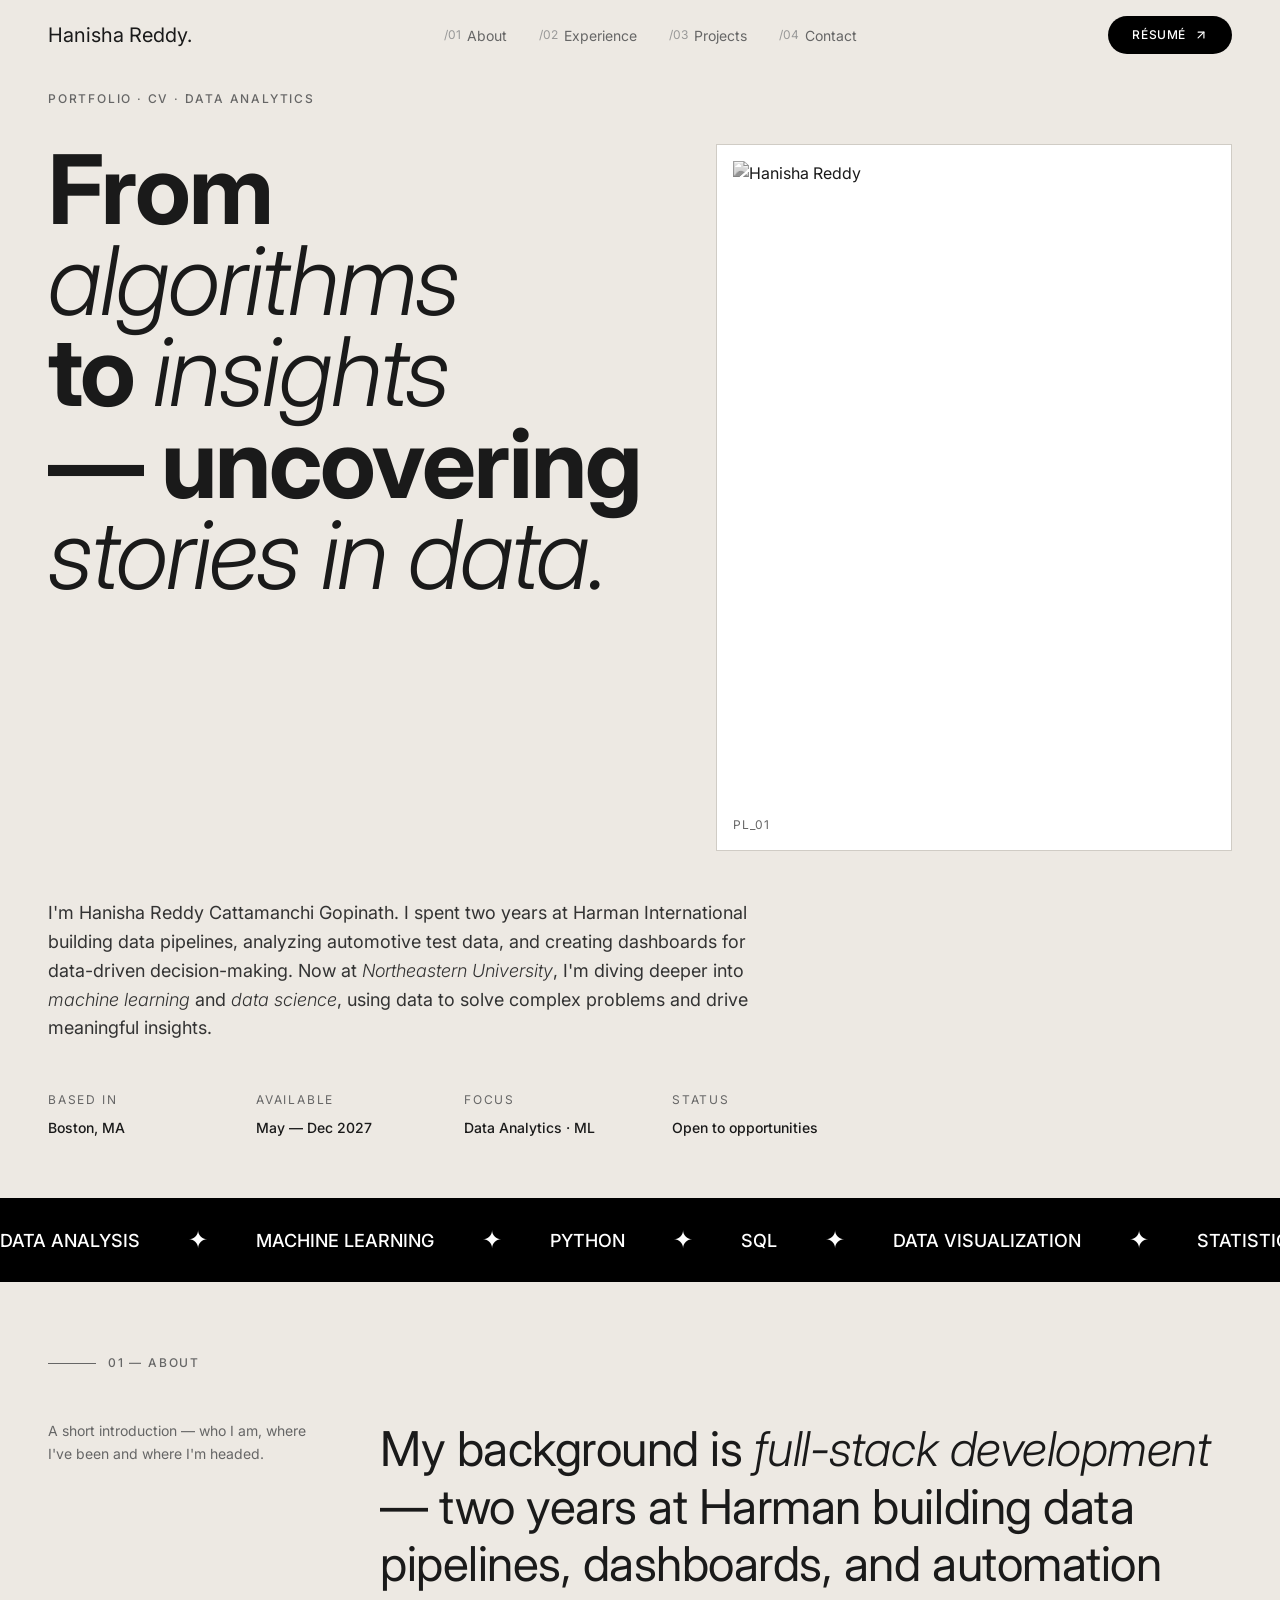
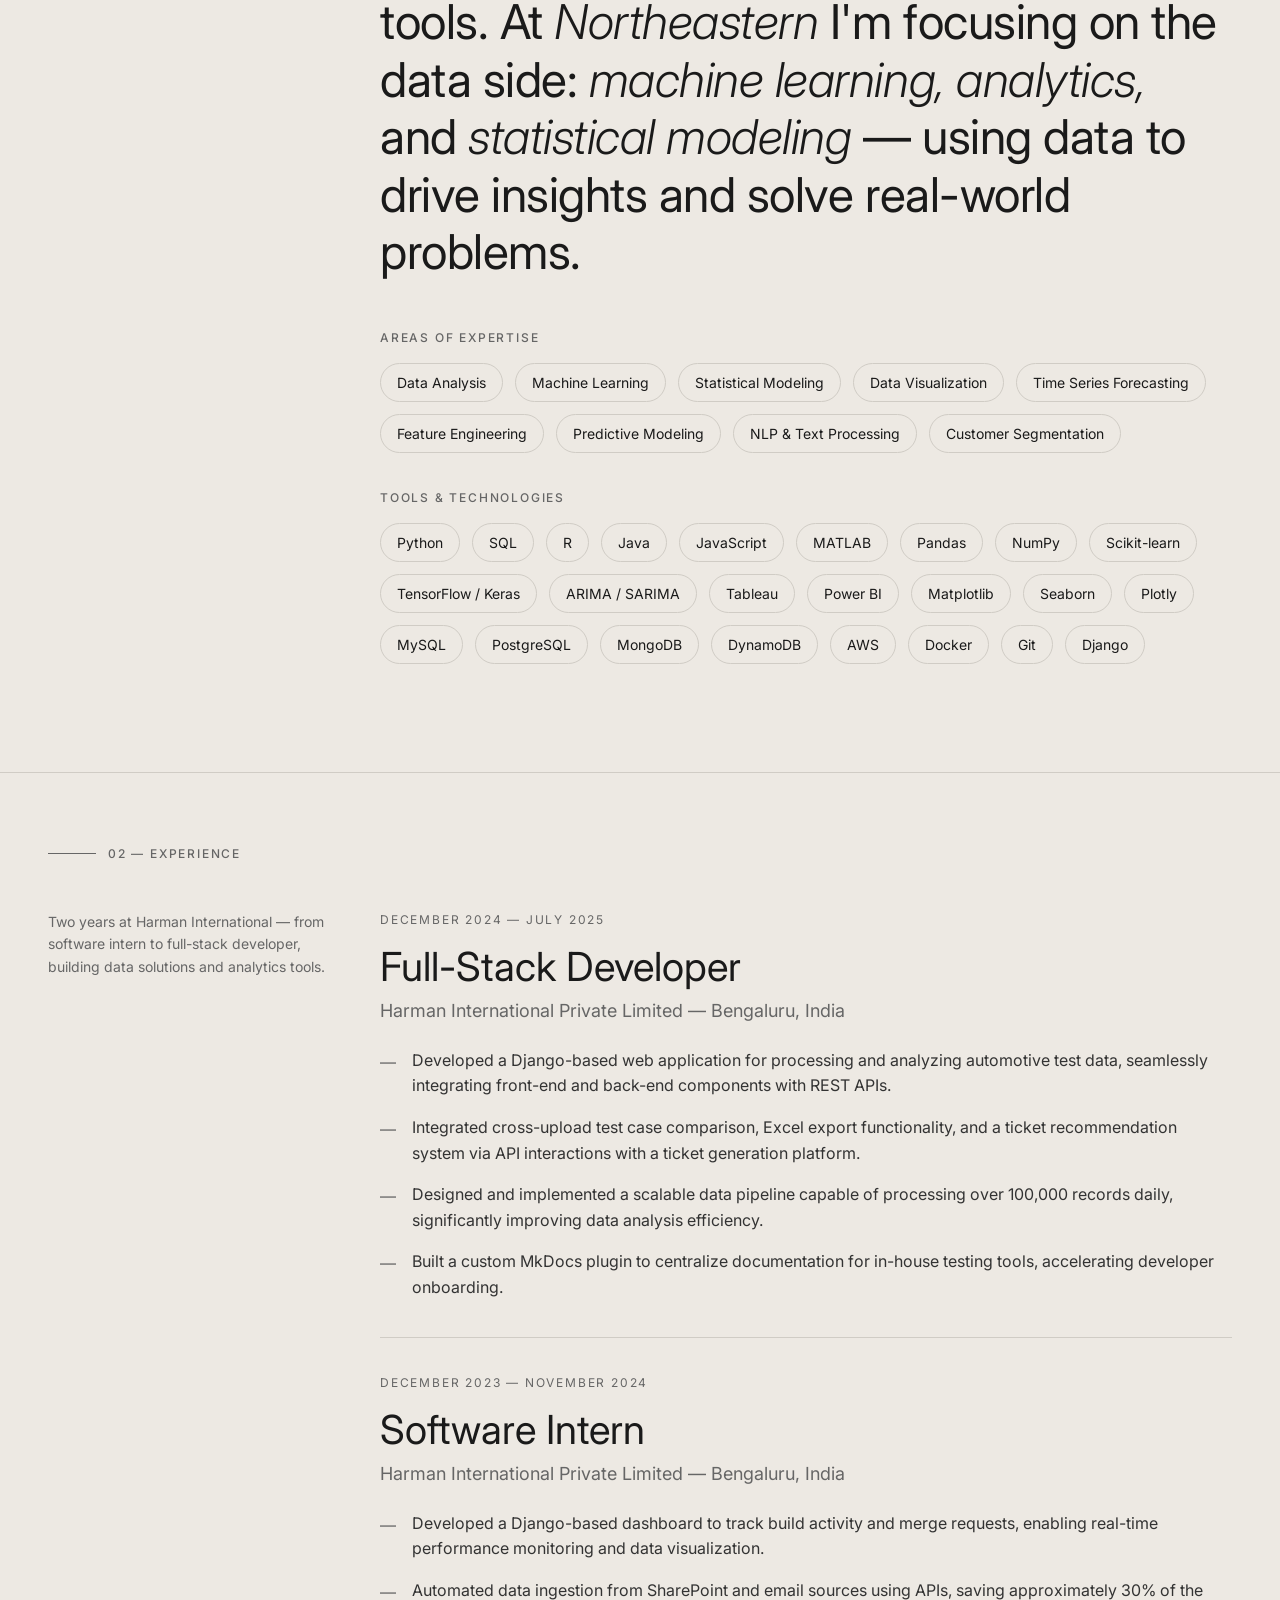
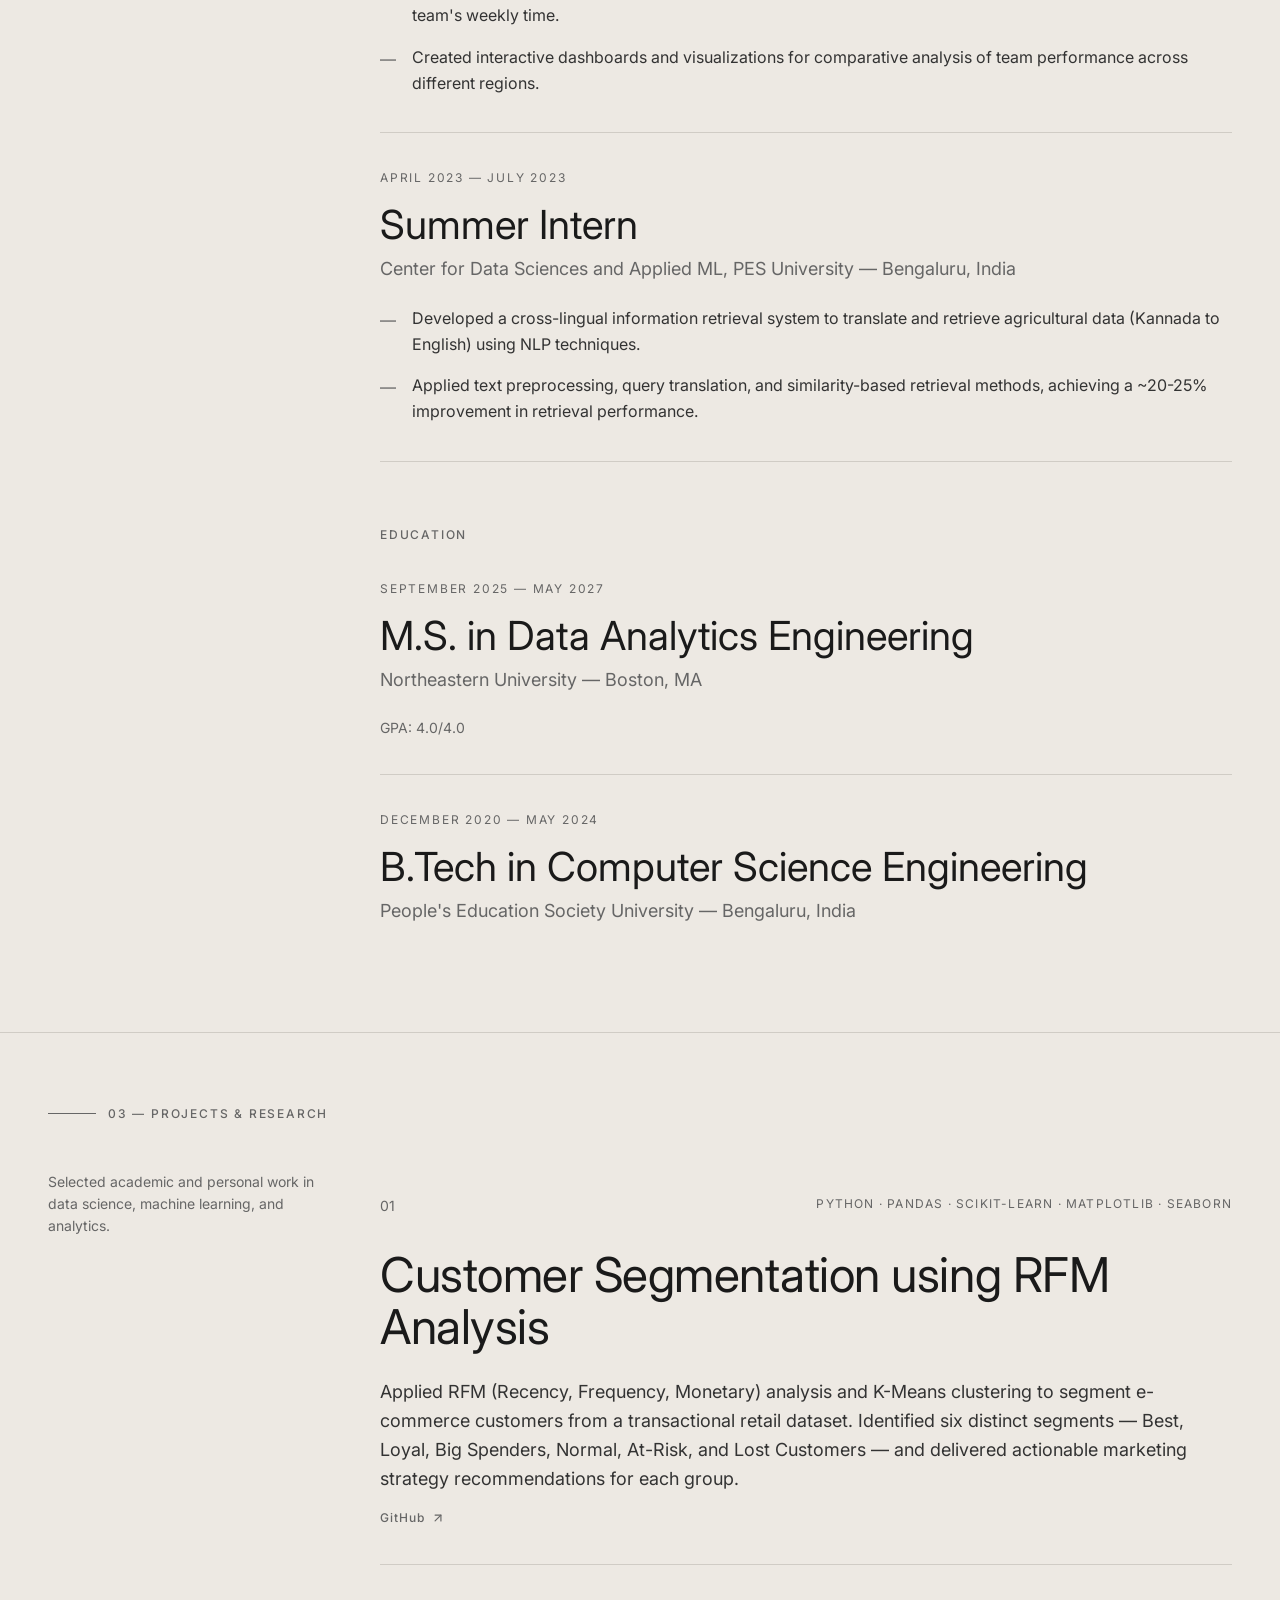
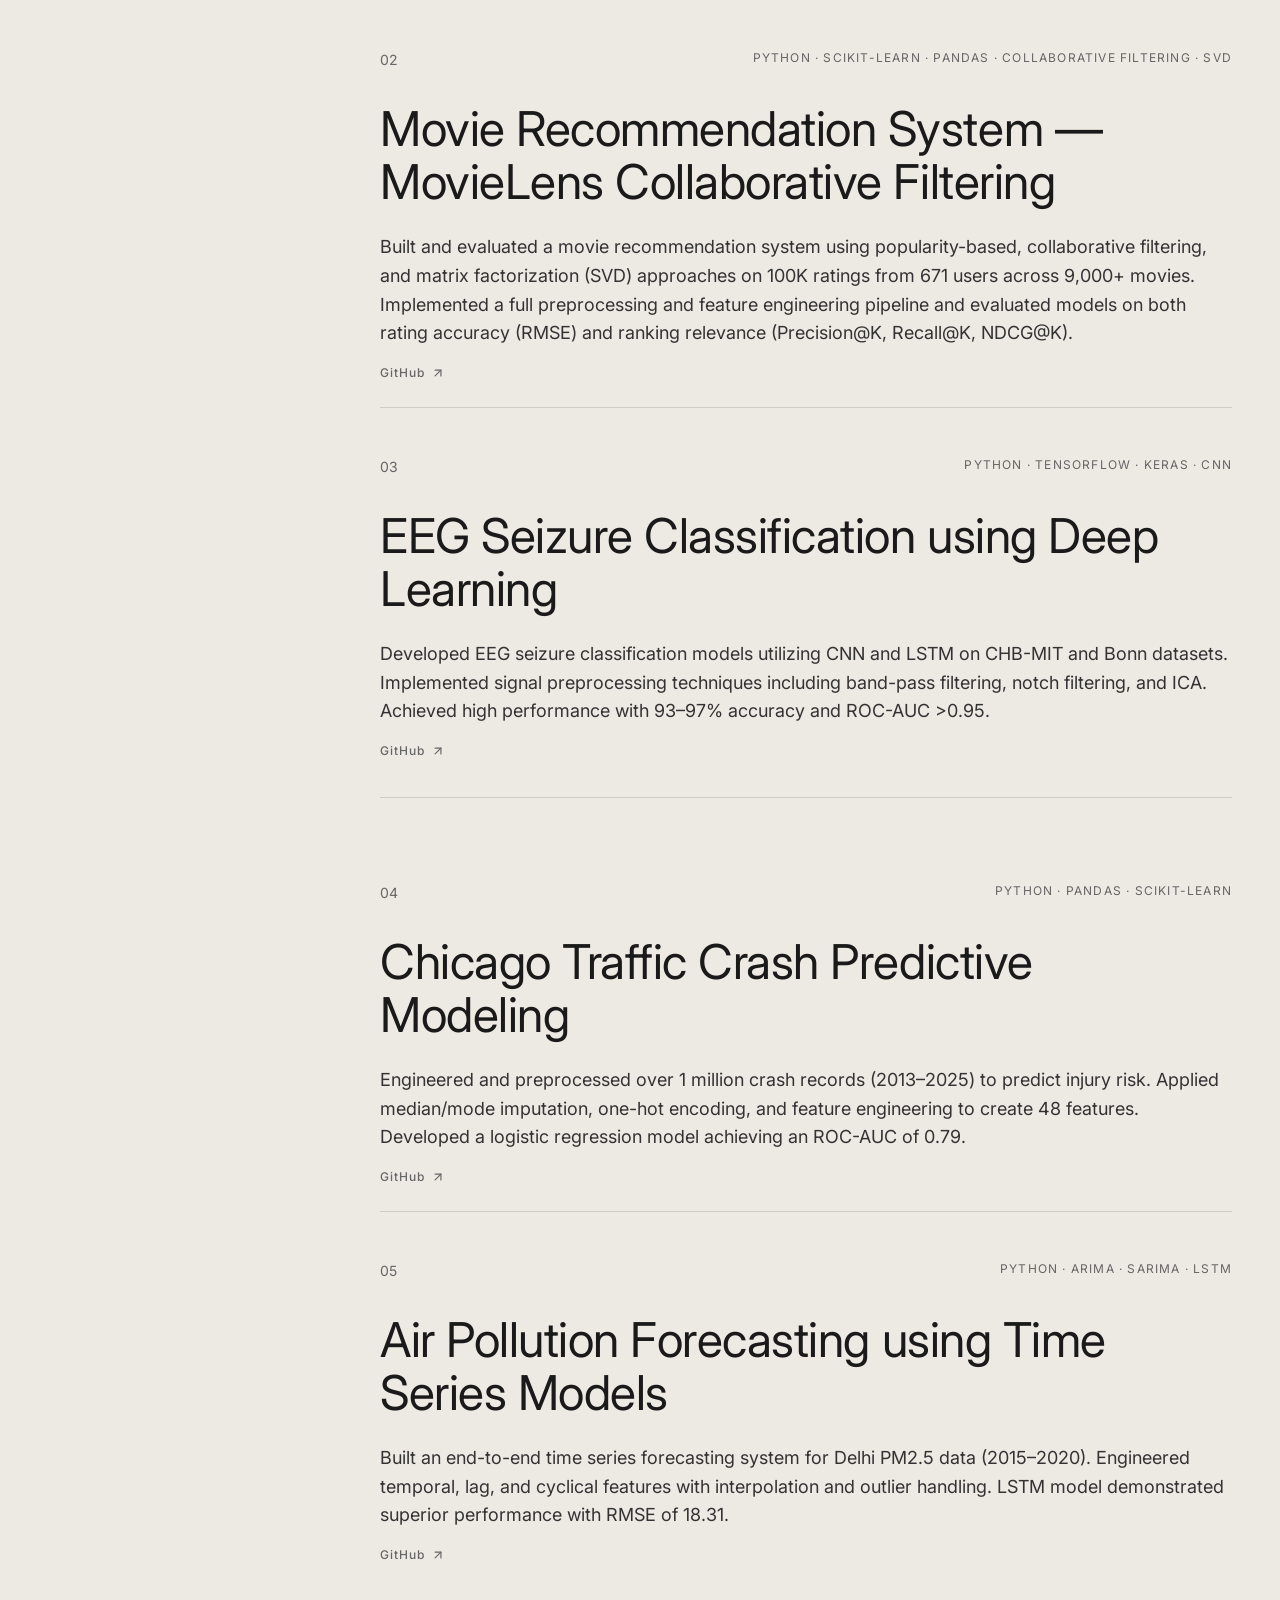
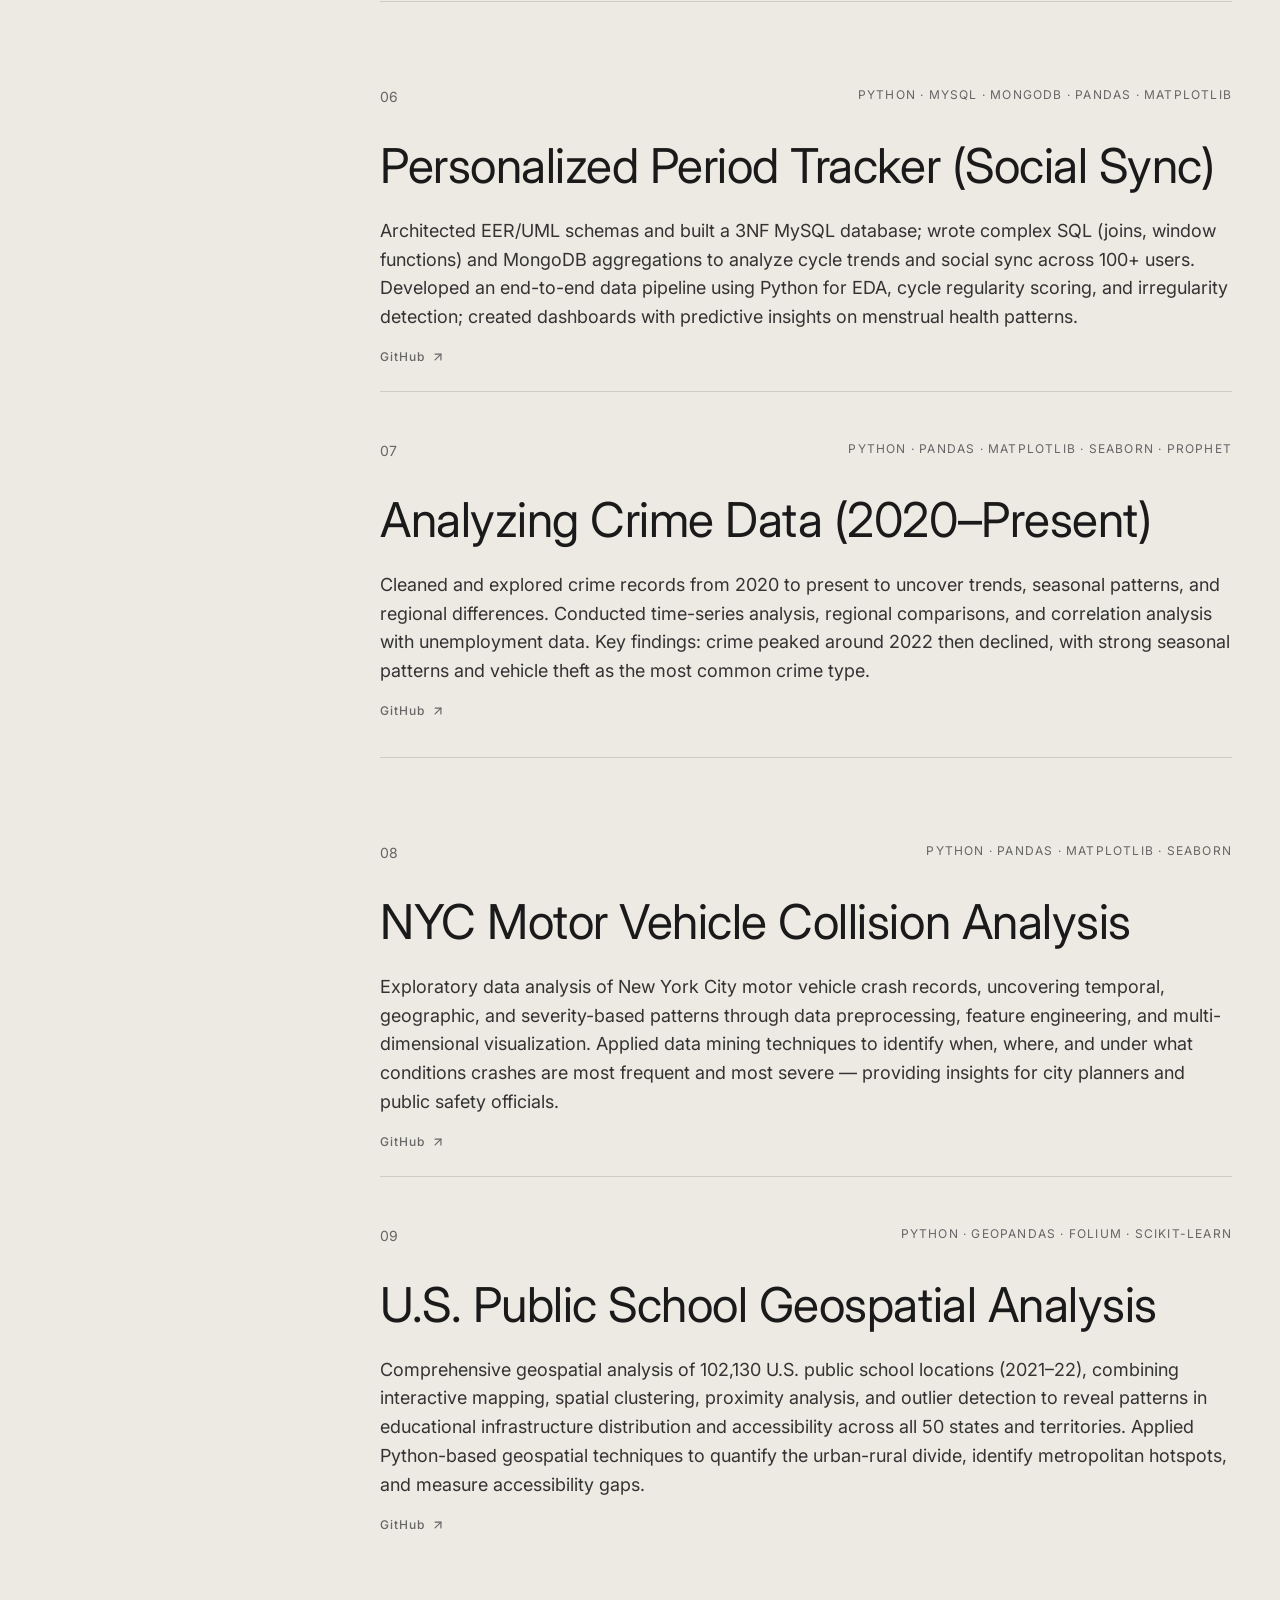
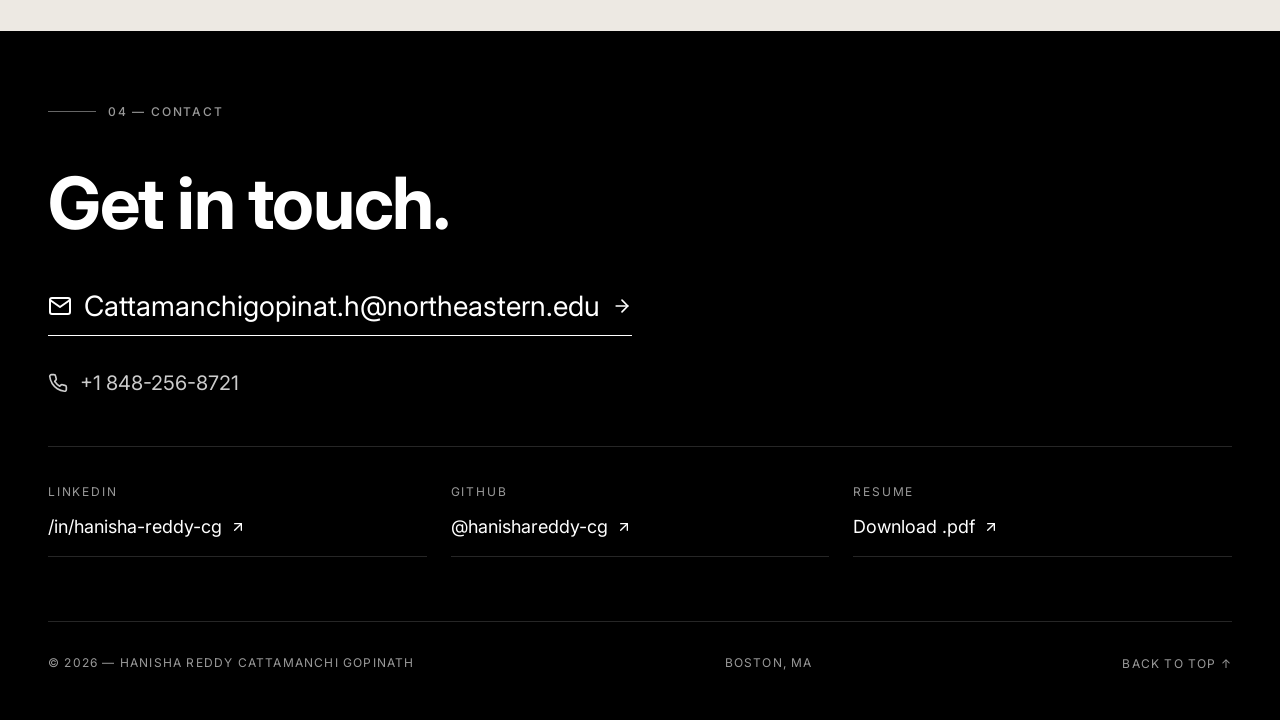
==== portfolio-html/index.html @ abb7ad0a "projects added" ====
<!DOCTYPE html>
<html lang="en">
<head>
    <meta charset="UTF-8">
    <meta name="viewport" content="width=device-width, initial-scale=1.0">
    <title>Hanisha Reddy - Data Analyst Portfolio</title>
    <meta name="description" content="Portfolio of Hanisha Reddy Cattamanchi Gopinath - Data Analyst specializing in machine learning, data science, and analytics.">
    <link rel="preconnect" href="https://fonts.googleapis.com">
    <link rel="preconnect" href="https://fonts.gstatic.com" crossorigin>
    <link href="https://fonts.googleapis.com/css2?family=Inter:wght@300;400;500;600;700&display=swap" rel="stylesheet">
    <link rel="stylesheet" href="styles.css">
</head>
<body>
    <!-- Header / Navigation -->
    <header class="header" id="header">
        <div class="container header-container">
            <a href="#hero" class="logo">Hanisha Reddy.</a>
            
            <nav class="nav">
                <a href="#about" class="nav-link"><span class="nav-num">/01</span> About</a>
                <a href="#experience" class="nav-link"><span class="nav-num">/02</span> Experience</a>
                <a href="#projects" class="nav-link"><span class="nav-num">/03</span> Projects</a>
                <a href="#contact" class="nav-link"><span class="nav-num">/04</span> Contact</a>
            </nav>

            <a href="https://customer-assets.emergentagent.com/job_d08319c1-1074-4a53-8b19-c51284818626/artifacts/e2f3wlxn_Resume.pdf" target="_blank" class="resume-btn">
                RÉSUMÉ
                <svg xmlns="http://www.w3.org/2000/svg" width="14" height="14" viewBox="0 0 24 24" fill="none" stroke="currentColor" stroke-width="2" stroke-linecap="round" stroke-linejoin="round"><line x1="7" y1="17" x2="17" y2="7"></line><polyline points="7 7 17 7 17 17"></polyline></svg>
            </a>

            <button class="mobile-menu-btn" id="mobileMenuBtn" aria-label="Toggle Menu">
                <span></span>
                <span></span>
                <span></span>
            </button>
        </div>

        <nav class="mobile-nav" id="mobileNav">
            <a href="#about" class="nav-link"><span class="nav-num">/01</span> About</a>
            <a href="#experience" class="nav-link"><span class="nav-num">/02</span> Experience</a>
            <a href="#projects" class="nav-link"><span class="nav-num">/03</span> Projects</a>
            <a href="#contact" class="nav-link"><span class="nav-num">/04</span> Contact</a>
        </nav>
    </header>

    <!-- Hero Section -->
    <section id="hero" class="hero">
        <div class="container">
            <p class="tagline">PORTFOLIO · CV · DATA ANALYTICS</p>

            <div class="hero-grid">
                <div class="hero-text">
                    <h1 class="hero-title">
                        From <span class="italic">algorithms</span><br>
                        to <span class="italic">insights</span><br>
                        — uncovering<br>
                        <span class="italic">stories in data.</span>
                    </h1>
                </div>

                <div class="hero-image">
                    <div class="image-frame">
                        <img src="https://api.dicebear.com/7.x/avataaars/svg?seed=Hanisha&backgroundColor=b6e3f4" alt="Hanisha Reddy">
                        <p class="image-caption">PL_01</p>
                    </div>
                </div>
            </div>

            <div class="hero-bio">
                <p>
                    I'm Hanisha Reddy Cattamanchi Gopinath. I spent two years at Harman International building data pipelines, 
                    analyzing automotive test data, and creating dashboards for data-driven decision-making. Now at 
                    <span class="italic">Northeastern University</span>, I'm diving deeper into 
                    <span class="italic">machine learning</span> and <span class="italic">data science</span>, 
                    using data to solve complex problems and drive meaningful insights.
                </p>
            </div>

            <div class="info-grid">
                <div class="info-item">
                    <p class="info-label">BASED IN</p>
                    <p class="info-value">Boston, MA</p>
                </div>
                <div class="info-item">
                    <p class="info-label">AVAILABLE</p>
                    <p class="info-value">May — Dec 2027</p>
                </div>
                <div class="info-item">
                    <p class="info-label">FOCUS</p>
                    <p class="info-value">Data Analytics · ML</p>
                </div>
                <div class="info-item">
                    <p class="info-label">STATUS</p>
                    <p class="info-value">Open to opportunities</p>
                </div>
            </div>
        </div>
    </section>

    <!-- Marquee -->
    <div class="marquee-container">
        <div class="marquee">
            <div class="marquee-content">
                <span>DATA ANALYSIS</span><span class="separator">✦</span>
                <span>MACHINE LEARNING</span><span class="separator">✦</span>
                <span>PYTHON</span><span class="separator">✦</span>
                <span>SQL</span><span class="separator">✦</span>
                <span>DATA VISUALIZATION</span><span class="separator">✦</span>
                <span>STATISTICAL MODELING</span><span class="separator">✦</span>
                <span>DEEP LEARNING</span><span class="separator">✦</span>
                <span>TIME SERIES FORECASTING</span><span class="separator">✦</span>
            </div>
            <div class="marquee-content" aria-hidden="true">
                <span>DATA ANALYSIS</span><span class="separator">✦</span>
                <span>MACHINE LEARNING</span><span class="separator">✦</span>
                <span>PYTHON</span><span class="separator">✦</span>
                <span>SQL</span><span class="separator">✦</span>
                <span>DATA VISUALIZATION</span><span class="separator">✦</span>
                <span>STATISTICAL MODELING</span><span class="separator">✦</span>
                <span>DEEP LEARNING</span><span class="separator">✦</span>
                <span>TIME SERIES FORECASTING</span><span class="separator">✦</span>
            </div>
        </div>
    </div>

    <!-- About Section -->
    <section id="about" class="section">
        <div class="container">
            <div class="section-header">
                <span class="section-line"></span>
                <span class="section-num">01 — ABOUT</span>
            </div>

            <div class="section-grid">
                <div class="section-intro">
                    <p>A short introduction — who I am, where I've been and where I'm headed.</p>
                </div>

                <div class="section-content">
                    <p class="large-text">
                        My background is <span class="italic">full-stack development</span> — 
                        two years at Harman building data pipelines, dashboards, and automation tools. 
                        At <span class="italic">Northeastern</span> I'm focusing on the data side: 
                        <span class="italic">machine learning, analytics,</span> and 
                        <span class="italic">statistical modeling</span> — 
                        using data to drive insights and solve real-world problems.
                    </p>

                    <div class="skills-group">
                        <h3 class="skills-title">AREAS OF EXPERTISE</h3>
                        <div class="pills">
                            <span class="pill">Data Analysis</span>
                            <span class="pill">Machine Learning</span>
                            <span class="pill">Statistical Modeling</span>
                            <span class="pill">Data Visualization</span>
                            <span class="pill">Time Series Forecasting</span>
                            <span class="pill">Feature Engineering</span>
                            <span class="pill">Predictive Modeling</span>
                            <span class="pill">NLP & Text Processing</span>
                            <span class="pill">Customer Segmentation</span>
                        </div>
                    </div>

                    <div class="skills-group">
                        <h3 class="skills-title">TOOLS & TECHNOLOGIES</h3>
                        <div class="pills">
                            <span class="pill">Python</span>
                            <span class="pill">SQL</span>
                            <span class="pill">R</span>
                            <span class="pill">Java</span>
                            <span class="pill">JavaScript</span>
                            <span class="pill">MATLAB</span>
                            <span class="pill">Pandas</span>
                            <span class="pill">NumPy</span>
                            <span class="pill">Scikit-learn</span>
                            <span class="pill">TensorFlow / Keras</span>
                            <span class="pill">ARIMA / SARIMA</span>
                            <span class="pill">Tableau</span>
                            <span class="pill">Power BI</span>
                            <span class="pill">Matplotlib</span>
                            <span class="pill">Seaborn</span>
                            <span class="pill">Plotly</span>
                            <span class="pill">MySQL</span>
                            <span class="pill">PostgreSQL</span>
                            <span class="pill">MongoDB</span>
                            <span class="pill">DynamoDB</span>
                            <span class="pill">AWS</span>
                            <span class="pill">Docker</span>
                            <span class="pill">Git</span>
                            <span class="pill">Django</span>
                        </div>
                    </div>
                </div>
            </div>
        </div>
    </section>

    <!-- Experience Section -->
    <section id="experience" class="section">
        <div class="container">
            <div class="section-header">
                <span class="section-line"></span>
                <span class="section-num">02 — EXPERIENCE</span>
            </div>

            <div class="section-grid">
                <div class="section-intro">
                    <p>Two years at Harman International — from software intern to full-stack developer, building data solutions and analytics tools.</p>
                </div>

                <div class="section-content">
                    <div class="timeline-item">
                        <p class="timeline-date">DECEMBER 2024 — JULY 2025</p>
                        <h3 class="timeline-title">Full-Stack Developer</h3>
                        <p class="timeline-company">Harman International Private Limited — Bengaluru, India</p>
                        <ul class="timeline-list">
                            <li><span class="dash">—</span> Developed a Django-based web application for processing and analyzing automotive test data, seamlessly integrating front-end and back-end components with REST APIs.</li>
                            <li><span class="dash">—</span> Integrated cross-upload test case comparison, Excel export functionality, and a ticket recommendation system via API interactions with a ticket generation platform.</li>
                            <li><span class="dash">—</span> Designed and implemented a scalable data pipeline capable of processing over 100,000 records daily, significantly improving data analysis efficiency.</li>
                            <li><span class="dash">—</span> Built a custom MkDocs plugin to centralize documentation for in-house testing tools, accelerating developer onboarding.</li>
                        </ul>
                        <div class="divider"></div>
                    </div>

                    <div class="timeline-item">
                        <p class="timeline-date">DECEMBER 2023 — NOVEMBER 2024</p>
                        <h3 class="timeline-title">Software Intern</h3>
                        <p class="timeline-company">Harman International Private Limited — Bengaluru, India</p>
                        <ul class="timeline-list">
                            <li><span class="dash">—</span> Developed a Django-based dashboard to track build activity and merge requests, enabling real-time performance monitoring and data visualization.</li>
                            <li><span class="dash">—</span> Automated data ingestion from SharePoint and email sources using APIs, saving approximately 30% of the team's weekly time.</li>
                            <li><span class="dash">—</span> Created interactive dashboards and visualizations for comparative analysis of team performance across different regions.</li>
                        </ul>
                        <div class="divider"></div>
                    </div>

                    <div class="timeline-item">
                        <p class="timeline-date">APRIL 2023 — JULY 2023</p>
                        <h3 class="timeline-title">Summer Intern</h3>
                        <p class="timeline-company">Center for Data Sciences and Applied ML, PES University — Bengaluru, India</p>
                        <ul class="timeline-list">
                            <li><span class="dash">—</span> Developed a cross-lingual information retrieval system to translate and retrieve agricultural data (Kannada to English) using NLP techniques.</li>
                            <li><span class="dash">—</span> Applied text preprocessing, query translation, and similarity-based retrieval methods, achieving a ~20-25% improvement in retrieval performance.</li>
                        </ul>
                        <div class="divider"></div>
                    </div>

                    <div class="education-block">
                        <h3 class="education-header">EDUCATION</h3>

                        <div class="timeline-item">
                            <p class="timeline-date">SEPTEMBER 2025 — MAY 2027</p>
                            <h4 class="timeline-title">M.S. in Data Analytics Engineering</h4>
                            <p class="timeline-company">Northeastern University — Boston, MA</p>
                            <p class="timeline-detail">GPA: 4.0/4.0</p>
                            <div class="divider"></div>
                        </div>

                        <div class="timeline-item">
                            <p class="timeline-date">DECEMBER 2020 — MAY 2024</p>
                            <h4 class="timeline-title">B.Tech in Computer Science Engineering</h4>
                            <p class="timeline-company">People's Education Society University — Bengaluru, India</p>
                        </div>
                    </div>
                </div>
            </div>
        </div>
    </section>

    <!-- Projects Section -->
    <section id="projects" class="section">
        <div class="container">
            <div class="section-header">
                <span class="section-line"></span>
                <span class="section-num">03 — PROJECTS & RESEARCH</span>
            </div>

            <div class="section-grid">
                <div class="section-intro">
                    <p>Selected academic and personal work in data science, machine learning, and analytics.</p>
                </div>

                <div class="section-content">
                    <div class="project-card project-dark">
                        <div class="project-header">
                            <span class="project-num">01</span>
                            <div class="project-meta">
                                <p class="project-tech">PYTHON · PANDAS · SCIKIT-LEARN · MATPLOTLIB · SEABORN</p>
                            </div>
                        </div>
                        <h3 class="project-title">Customer Segmentation using RFM Analysis</h3>
                        <p class="project-desc">
                            Applied RFM (Recency, Frequency, Monetary) analysis and K-Means clustering to segment e-commerce customers
                            from a transactional retail dataset. Identified six distinct segments — Best, Loyal, Big Spenders, Normal,
                            At-Risk, and Lost Customers — and delivered actionable marketing strategy recommendations for each group.
                        </p>
                        <a href="https://github.com/hanishareddy-cg/Customer-Segmentation-using-RFM-Analysis" target="_blank" class="project-link">
                            GitHub
                            <svg xmlns="http://www.w3.org/2000/svg" width="14" height="14" viewBox="0 0 24 24" fill="none" stroke="currentColor" stroke-width="2" stroke-linecap="round" stroke-linejoin="round"><line x1="7" y1="17" x2="17" y2="7"></line><polyline points="7 7 17 7 17 17"></polyline></svg>
                        </a>
                        <div class="divider"></div>
                    </div>

                    <div class="project-card project-light">
                        <div class="project-header">
                            <span class="project-num">02</span>
                            <div class="project-meta">
                                <p class="project-tech">PYTHON · SCIKIT-LEARN · PANDAS · COLLABORATIVE FILTERING · SVD</p>
                            </div>
                        </div>
                        <h3 class="project-title">Movie Recommendation System — MovieLens Collaborative Filtering</h3>
                        <p class="project-desc">
                            Built and evaluated a movie recommendation system using popularity-based, collaborative filtering, and matrix
                            factorization (SVD) approaches on 100K ratings from 671 users across 9,000+ movies. Implemented a full
                            preprocessing and feature engineering pipeline and evaluated models on both rating accuracy (RMSE) and
                            ranking relevance (Precision@K, Recall@K, NDCG@K).
                        </p>
                        <a href="https://github.com/hanishareddy-cg/Movie-Recommendation-System---MovieLens-Collaborative-Filtering" target="_blank" class="project-link">
                            GitHub
                            <svg xmlns="http://www.w3.org/2000/svg" width="14" height="14" viewBox="0 0 24 24" fill="none" stroke="currentColor" stroke-width="2" stroke-linecap="round" stroke-linejoin="round"><line x1="7" y1="17" x2="17" y2="7"></line><polyline points="7 7 17 7 17 17"></polyline></svg>
                        </a>
                        <div class="divider"></div>
                    </div>

                    <div class="project-card project-dark">
                        <div class="project-header">
                            <span class="project-num">03</span>
                            <div class="project-meta">
                                <p class="project-tech">PYTHON · TENSORFLOW · KERAS · CNN</p>
                            </div>
                        </div>
                        <h3 class="project-title">EEG Seizure Classification using Deep Learning</h3>
                        <p class="project-desc">
                            Developed EEG seizure classification models utilizing CNN and LSTM on CHB-MIT and Bonn datasets.
                            Implemented signal preprocessing techniques including band-pass filtering, notch filtering, and ICA.
                            Achieved high performance with 93–97% accuracy and ROC-AUC >0.95.
                        </p>
                        <a href="https://github.com/hanishareddy-cg/EEG-Seizure-Classification-Model" target="_blank" class="project-link">
                            GitHub
                            <svg xmlns="http://www.w3.org/2000/svg" width="14" height="14" viewBox="0 0 24 24" fill="none" stroke="currentColor" stroke-width="2" stroke-linecap="round" stroke-linejoin="round"><line x1="7" y1="17" x2="17" y2="7"></line><polyline points="7 7 17 7 17 17"></polyline></svg>
                        </a>
                        <div class="divider"></div>
                    </div>

                    <div class="project-card project-light">
                        <div class="project-header">
                            <span class="project-num">04</span>
                            <div class="project-meta">
                                <p class="project-tech">PYTHON · PANDAS · SCIKIT-LEARN</p>
                            </div>
                        </div>
                        <h3 class="project-title">Chicago Traffic Crash Predictive Modeling</h3>
                        <p class="project-desc">
                            Engineered and preprocessed over 1 million crash records (2013–2025) to predict injury risk.
                            Applied median/mode imputation, one-hot encoding, and feature engineering to create 48 features.
                            Developed a logistic regression model achieving an ROC-AUC of 0.79.
                        </p>
                        <a href="https://github.com/hanishareddy-cg/Chicago-Traffic-Crash-Analysis-Injury-Risk-Modeling-EDA" target="_blank" class="project-link">
                            GitHub
                            <svg xmlns="http://www.w3.org/2000/svg" width="14" height="14" viewBox="0 0 24 24" fill="none" stroke="currentColor" stroke-width="2" stroke-linecap="round" stroke-linejoin="round"><line x1="7" y1="17" x2="17" y2="7"></line><polyline points="7 7 17 7 17 17"></polyline></svg>
                        </a>
                        <div class="divider"></div>
                    </div>

                    <div class="project-card project-dark">
                        <div class="project-header">
                            <span class="project-num">05</span>
                            <div class="project-meta">
                                <p class="project-tech">PYTHON · ARIMA · SARIMA · LSTM</p>
                            </div>
                        </div>
                        <h3 class="project-title">Air Pollution Forecasting using Time Series Models</h3>
                        <p class="project-desc">
                            Built an end-to-end time series forecasting system for Delhi PM2.5 data (2015–2020).
                            Engineered temporal, lag, and cyclical features with interpolation and outlier handling.
                            LSTM model demonstrated superior performance with RMSE of 18.31.
                        </p>
                        <a href="https://github.com/hanishareddy-cg/Air-Pollution-Forecasting---Delhi-PM2.5-Time-Series-Analysis" target="_blank" class="project-link">
                            GitHub
                            <svg xmlns="http://www.w3.org/2000/svg" width="14" height="14" viewBox="0 0 24 24" fill="none" stroke="currentColor" stroke-width="2" stroke-linecap="round" stroke-linejoin="round"><line x1="7" y1="17" x2="17" y2="7"></line><polyline points="7 7 17 7 17 17"></polyline></svg>
                        </a>
                        <div class="divider"></div>
                    </div>

                    <div class="project-card project-light">
                        <div class="project-header">
                            <span class="project-num">06</span>
                            <div class="project-meta">
                                <p class="project-tech">PYTHON · MYSQL · MONGODB · PANDAS · MATPLOTLIB</p>
                            </div>
                        </div>
                        <h3 class="project-title">Personalized Period Tracker (Social Sync)</h3>
                        <p class="project-desc">
                            Architected EER/UML schemas and built a 3NF MySQL database; wrote complex SQL (joins, window functions)
                            and MongoDB aggregations to analyze cycle trends and social sync across 100+ users.
                            Developed an end-to-end data pipeline using Python for EDA, cycle regularity scoring, and irregularity detection;
                            created dashboards with predictive insights on menstrual health patterns.
                        </p>
                        <a href="https://github.com/hanishareddy-cg" target="_blank" class="project-link">
                            GitHub
                            <svg xmlns="http://www.w3.org/2000/svg" width="14" height="14" viewBox="0 0 24 24" fill="none" stroke="currentColor" stroke-width="2" stroke-linecap="round" stroke-linejoin="round"><line x1="7" y1="17" x2="17" y2="7"></line><polyline points="7 7 17 7 17 17"></polyline></svg>
                        </a>
                        <div class="divider"></div>
                    </div>

                    <div class="project-card project-dark">
                        <div class="project-header">
                            <span class="project-num">07</span>
                            <div class="project-meta">
                                <p class="project-tech">PYTHON · PANDAS · MATPLOTLIB · SEABORN · PROPHET</p>
                            </div>
                        </div>
                        <h3 class="project-title">Analyzing Crime Data (2020–Present)</h3>
                        <p class="project-desc">
                            Cleaned and explored crime records from 2020 to present to uncover trends, seasonal patterns, and regional differences.
                            Conducted time-series analysis, regional comparisons, and correlation analysis with unemployment data.
                            Key findings: crime peaked around 2022 then declined, with strong seasonal patterns and vehicle theft as the most common crime type.
                        </p>
                        <a href="https://github.com/hanishareddy-cg/Analyzing-Crime-Data-From-2020---Present" target="_blank" class="project-link">
                            GitHub
                            <svg xmlns="http://www.w3.org/2000/svg" width="14" height="14" viewBox="0 0 24 24" fill="none" stroke="currentColor" stroke-width="2" stroke-linecap="round" stroke-linejoin="round"><line x1="7" y1="17" x2="17" y2="7"></line><polyline points="7 7 17 7 17 17"></polyline></svg>
                        </a>
                        <div class="divider"></div>
                    </div>

                    <div class="project-card project-light">
                        <div class="project-header">
                            <span class="project-num">08</span>
                            <div class="project-meta">
                                <p class="project-tech">PYTHON · PANDAS · MATPLOTLIB · SEABORN</p>
                            </div>
                        </div>
                        <h3 class="project-title">NYC Motor Vehicle Collision Analysis</h3>
                        <p class="project-desc">
                            Exploratory data analysis of New York City motor vehicle crash records, uncovering temporal, geographic,
                            and severity-based patterns through data preprocessing, feature engineering, and multi-dimensional visualization.
                            Applied data mining techniques to identify when, where, and under what conditions crashes are most frequent
                            and most severe — providing insights for city planners and public safety officials.
                        </p>
                        <a href="https://github.com/hanishareddy-cg/NYC-Motor-Vehicle-Collision-Analysis-EDA-Crash-Severity-Visualization" target="_blank" class="project-link">
                            GitHub
                            <svg xmlns="http://www.w3.org/2000/svg" width="14" height="14" viewBox="0 0 24 24" fill="none" stroke="currentColor" stroke-width="2" stroke-linecap="round" stroke-linejoin="round"><line x1="7" y1="17" x2="17" y2="7"></line><polyline points="7 7 17 7 17 17"></polyline></svg>
                        </a>
                        <div class="divider"></div>
                    </div>

                    <div class="project-card project-dark">
                        <div class="project-header">
                            <span class="project-num">09</span>
                            <div class="project-meta">
                                <p class="project-tech">PYTHON · GEOPANDAS · FOLIUM · SCIKIT-LEARN</p>
                            </div>
                        </div>
                        <h3 class="project-title">U.S. Public School Geospatial Analysis</h3>
                        <p class="project-desc">
                            Comprehensive geospatial analysis of 102,130 U.S. public school locations (2021–22), combining interactive mapping,
                            spatial clustering, proximity analysis, and outlier detection to reveal patterns in educational infrastructure
                            distribution and accessibility across all 50 states and territories. Applied Python-based geospatial techniques
                            to quantify the urban-rural divide, identify metropolitan hotspots, and measure accessibility gaps.
                        </p>
                        <a href="https://github.com/hanishareddy-cg/U.S.-Public-School-Geospatial-Analysis-Distribution-Clustering-Accessibility" target="_blank" class="project-link">
                            GitHub
                            <svg xmlns="http://www.w3.org/2000/svg" width="14" height="14" viewBox="0 0 24 24" fill="none" stroke="currentColor" stroke-width="2" stroke-linecap="round" stroke-linejoin="round"><line x1="7" y1="17" x2="17" y2="7"></line><polyline points="7 7 17 7 17 17"></polyline></svg>
                        </a>
                    </div>
                </div>
            </div>
        </div>
    </section>

    <!-- Contact Section -->
    <section id="contact" class="contact-section">
        <div class="container">
            <div class="section-header dark">
                <span class="section-line"></span>
                <span class="section-num">04 — CONTACT</span>
            </div>

            <h2 class="contact-title">Get in touch.</h2>

            <div class="contact-info">
                <a href="mailto:Cattamanchigopinat.h@northeastern.edu" class="contact-email">
                    <svg xmlns="http://www.w3.org/2000/svg" width="24" height="24" viewBox="0 0 24 24" fill="none" stroke="currentColor" stroke-width="2" stroke-linecap="round" stroke-linejoin="round"><path d="M4 4h16c1.1 0 2 .9 2 2v12c0 1.1-.9 2-2 2H4c-1.1 0-2-.9-2-2V6c0-1.1.9-2 2-2z"></path><polyline points="22,6 12,13 2,6"></polyline></svg>
                    <span>Cattamanchigopinat.h@northeastern.edu</span>
                    <svg xmlns="http://www.w3.org/2000/svg" width="20" height="20" viewBox="0 0 24 24" fill="none" stroke="currentColor" stroke-width="2" stroke-linecap="round" stroke-linejoin="round"><line x1="5" y1="12" x2="19" y2="12"></line><polyline points="12 5 19 12 12 19"></polyline></svg>
                </a>

                <a href="tel:+18482568721" class="contact-phone">
                    <svg xmlns="http://www.w3.org/2000/svg" width="20" height="20" viewBox="0 0 24 24" fill="none" stroke="currentColor" stroke-width="2" stroke-linecap="round" stroke-linejoin="round"><path d="M22 16.92v3a2 2 0 0 1-2.18 2 19.79 19.79 0 0 1-8.63-3.07 19.5 19.5 0 0 1-6-6 19.79 19.79 0 0 1-3.07-8.67A2 2 0 0 1 4.11 2h3a2 2 0 0 1 2 1.72 12.84 12.84 0 0 0 .7 2.81 2 2 0 0 1-.45 2.11L8.09 9.91a16 16 0 0 0 6 6l1.27-1.27a2 2 0 0 1 2.11-.45 12.84 12.84 0 0 0 2.81.7A2 2 0 0 1 22 16.92z"></path></svg>
                    <span>+1 848-256-8721</span>
                </a>
            </div>

            <div class="divider dark-divider"></div>

            <div class="contact-links">
                <div class="contact-link-item">
                    <p class="link-label">LINKEDIN</p>
                    <a href="https://www.linkedin.com/in/hanisha-reddy-cg/" target="_blank" class="link-value">
                        /in/hanisha-reddy-cg
                        <svg xmlns="http://www.w3.org/2000/svg" width="16" height="16" viewBox="0 0 24 24" fill="none" stroke="currentColor" stroke-width="2" stroke-linecap="round" stroke-linejoin="round"><line x1="7" y1="17" x2="17" y2="7"></line><polyline points="7 7 17 7 17 17"></polyline></svg>
                    </a>
                </div>

                <div class="contact-link-item">
                    <p class="link-label">GITHUB</p>
                    <a href="https://github.com/hanishareddy-cg" target="_blank" class="link-value">
                        @hanishareddy-cg
                        <svg xmlns="http://www.w3.org/2000/svg" width="16" height="16" viewBox="0 0 24 24" fill="none" stroke="currentColor" stroke-width="2" stroke-linecap="round" stroke-linejoin="round"><line x1="7" y1="17" x2="17" y2="7"></line><polyline points="7 7 17 7 17 17"></polyline></svg>
                    </a>
                </div>

                <div class="contact-link-item">
                    <p class="link-label">RESUME</p>
                    <a href="https://customer-assets.emergentagent.com/job_d08319c1-1074-4a53-8b19-c51284818626/artifacts/e2f3wlxn_Resume.pdf" target="_blank" class="link-value">
                        Download .pdf
                        <svg xmlns="http://www.w3.org/2000/svg" width="16" height="16" viewBox="0 0 24 24" fill="none" stroke="currentColor" stroke-width="2" stroke-linecap="round" stroke-linejoin="round"><line x1="7" y1="17" x2="17" y2="7"></line><polyline points="7 7 17 7 17 17"></polyline></svg>
                    </a>
                </div>
            </div>

            <div class="footer">
                <p>© <span id="currentYear"></span> — HANISHA REDDY CATTAMANCHI GOPINATH</p>
                <p>BOSTON, MA</p>
                <button onclick="window.scrollTo({top: 0, behavior: 'smooth'})" class="back-to-top">BACK TO TOP ↑</button>
            </div>
        </div>
    </section>

    <script src="script.js"></script>
</body>
</html>
---- portfolio-html/styles.css ----
/* ========================================
   RESET & BASE STYLES
   ======================================== */
* {
    margin: 0;
    padding: 0;
    box-sizing: border-box;
}

html {
    scroll-behavior: smooth;
    font-size: 16px;
}

body {
    font-family: 'Inter', -apple-system, BlinkMacSystemFont, sans-serif;
    background-color: #EDE9E3;
    color: #1A1A1A;
    line-height: 1.5;
    -webkit-font-smoothing: antialiased;
    -moz-osx-font-smoothing: grayscale;
    overflow-x: hidden;
}

img {
    max-width: 100%;
    height: auto;
    display: block;
}

a {
    color: inherit;
    text-decoration: none;
}

ul {
    list-style: none;
}

/* ========================================
   LAYOUT
   ======================================== */
.container {
    max-width: 1400px;
    margin: 0 auto;
    padding: 0 24px;
}

@media (min-width: 1024px) {
    .container {
        padding: 0 48px;
    }
}

/* ========================================
   TYPOGRAPHY
   ======================================== */
.italic {
    font-style: italic;
    font-weight: 300;
}

/* ========================================
   HEADER & NAVIGATION
   ======================================== */
.header {
    position: fixed;
    top: 0;
    left: 0;
    right: 0;
    z-index: 100;
    background-color: #EDE9E3;
    transition: all 0.3s ease;
    padding: 16px 0;
}

.header.scrolled {
    background-color: rgba(237, 233, 227, 0.95);
    backdrop-filter: blur(10px);
    -webkit-backdrop-filter: blur(10px);
    border-bottom: 1px solid #D0CCC5;
    box-shadow: 0 1px 3px rgba(0, 0, 0, 0.05);
}

.header-container {
    display: flex;
    align-items: center;
    justify-content: space-between;
    gap: 24px;
}

.logo {
    font-size: 1.25rem;
    font-weight: 400;
    color: #1A1A1A;
    transition: opacity 0.2s ease;
}

.logo:hover {
    opacity: 0.7;
}

.nav {
    display: none;
    align-items: center;
    gap: 32px;
}

@media (min-width: 768px) {
    .nav {
        display: flex;
    }
}

.nav-link {
    font-size: 0.875rem;
    color: #666;
    transition: color 0.2s ease;
    display: flex;
    align-items: center;
    gap: 6px;
}

.nav-link:hover {
    color: #1A1A1A;
}

.nav-num {
    font-size: 0.75rem;
    color: #999;
}

.resume-btn {
    display: none;
    background-color: #000;
    color: #fff;
    padding: 10px 24px;
    border-radius: 999px;
    font-size: 0.75rem;
    font-weight: 500;
    letter-spacing: 0.05em;
    transition: opacity 0.2s ease;
    align-items: center;
    gap: 8px;
}

@media (min-width: 768px) {
    .resume-btn {
        display: inline-flex;
    }
}

.resume-btn:hover {
    opacity: 0.8;
}

/* Mobile Menu */
.mobile-menu-btn {
    display: flex;
    flex-direction: column;
    justify-content: space-around;
    width: 30px;
    height: 30px;
    background: transparent;
    border: none;
    cursor: pointer;
    padding: 0;
    z-index: 101;
}

@media (min-width: 768px) {
    .mobile-menu-btn {
        display: none;
    }
}

.mobile-menu-btn span {
    width: 100%;
    height: 2px;
    background-color: #1A1A1A;
    transition: all 0.3s ease;
}

.mobile-menu-btn.active span:nth-child(1) {
    transform: rotate(45deg) translate(7px, 7px);
}

.mobile-menu-btn.active span:nth-child(2) {
    opacity: 0;
}

.mobile-menu-btn.active span:nth-child(3) {
    transform: rotate(-45deg) translate(7px, -7px);
}

.mobile-nav {
    display: none;
    flex-direction: column;
    gap: 16px;
    padding: 24px;
    background-color: #EDE9E3;
    border-top: 1px solid #D0CCC5;
}

.mobile-nav.active {
    display: flex;
}

@media (min-width: 768px) {
    .mobile-nav {
        display: none !important;
    }
}

/* ========================================
   HERO SECTION
   ======================================== */
.hero {
    min-height: 100vh;
    display: flex;
    align-items: center;
    padding: 90px 0 60px;
}

.tagline {
    font-size: 0.75rem;
    font-weight: 500;
    letter-spacing: 0.15em;
    color: #666;
    margin-bottom: 36px;
    text-transform: uppercase;
}

.hero-grid {
    display: grid;
    grid-template-columns: 1fr;
    gap: 36px;
    align-items: start;
    margin-bottom: 48px;
}

@media (min-width: 1024px) {
    .hero-grid {
        grid-template-columns: 1.2fr 1fr;
        gap: 48px;
    }
}

.hero-title {
    font-size: clamp(2.5rem, 8vw, 6rem);
    font-weight: 700;
    line-height: 0.95;
    letter-spacing: -0.02em;
    color: #1A1A1A;
}

.image-frame {
    border: 1px solid #D0CCC5;
    padding: 16px;
    background-color: #fff;
}

.image-frame img {
    width: 100%;
    aspect-ratio: 3/4;
    object-fit: cover;
    filter: grayscale(100%);
}

.image-caption {
    font-size: 0.75rem;
    color: #666;
    margin-top: 12px;
    letter-spacing: 0.1em;
}

.hero-bio {
    max-width: 720px;
    margin-bottom: 48px;
}

.hero-bio p {
    font-size: 1.125rem;
    line-height: 1.6;
    color: #333;
}

.info-grid {
    display: grid;
    grid-template-columns: repeat(2, 1fr);
    gap: 32px;
    max-width: 800px;
}

@media (min-width: 768px) {
    .info-grid {
        grid-template-columns: repeat(4, 1fr);
    }
}

.info-label {
    font-size: 0.75rem;
    letter-spacing: 0.15em;
    color: #666;
    margin-bottom: 8px;
}

.info-value {
    font-size: 0.875rem;
    font-weight: 500;
    color: #1A1A1A;
}

/* ========================================
   MARQUEE
   ======================================== */
.marquee-container {
    background-color: #000;
    color: #fff;
    padding: 24px 0;
    overflow: hidden;
    width: 100%;
}

.marquee {
    display: flex;
    width: max-content;
}

.marquee-content {
    display: flex;
    align-items: center;
    gap: 48px;
    padding-right: 48px;
    animation: marquee 30s linear infinite;
    flex-shrink: 0;
}

.marquee-content span {
    font-size: 1.125rem;
    font-weight: 500;
    white-space: nowrap;
}

.marquee-content .separator {
    font-size: 1.5rem;
}

@keyframes marquee {
    0% { transform: translateX(0); }
    100% { transform: translateX(-100%); }
}

/* ========================================
   SECTIONS
   ======================================== */
.section {
    padding: 72px 0;
}

.section + .section {
    border-top: 1px solid #D0CCC5;
}

.section-header {
    display: flex;
    align-items: center;
    gap: 12px;
    margin-bottom: 48px;
}

.section-line {
    width: 48px;
    height: 1px;
    background-color: #666;
}

.section-num {
    font-size: 0.75rem;
    font-weight: 500;
    letter-spacing: 0.15em;
    color: #666;
    text-transform: uppercase;
}

.section-header.dark .section-line {
    background-color: rgba(255, 255, 255, 0.4);
}

.section-header.dark .section-num {
    color: rgba(255, 255, 255, 0.6);
}

.section-grid {
    display: grid;
    grid-template-columns: 1fr;
    gap: 36px;
}

@media (min-width: 1024px) {
    .section-grid {
        grid-template-columns: 3fr 9fr;
        gap: 48px;
    }
}

.section-intro {
    font-size: 0.875rem;
    line-height: 1.6;
    color: #666;
}

.large-text {
    font-size: clamp(1.5rem, 4vw, 3rem);
    line-height: 1.2;
    color: #1A1A1A;
    margin-bottom: 48px;
    letter-spacing: -0.01em;
}

/* ========================================
   SKILLS / PILLS
   ======================================== */
.skills-group {
    margin-bottom: 36px;
}

.skills-title {
    font-size: 0.75rem;
    letter-spacing: 0.15em;
    color: #666;
    margin-bottom: 16px;
    text-transform: uppercase;
    font-weight: 500;
}

.pills {
    display: flex;
    flex-wrap: wrap;
    gap: 12px;
}

.pill {
    display: inline-block;
    padding: 8px 16px;
    border: 1px solid #D0CCC5;
    border-radius: 999px;
    font-size: 0.875rem;
    color: #1A1A1A;
    background-color: transparent;
    transition: all 0.2s ease;
    white-space: nowrap;
}

.pill:hover {
    border-color: #1A1A1A;
    transform: translateY(-1px);
}

/* ========================================
   TIMELINE
   ======================================== */
.timeline-item {
    margin-bottom: 36px;
}

.timeline-date {
    font-size: 0.75rem;
    letter-spacing: 0.15em;
    color: #666;
    margin-bottom: 16px;
    text-transform: uppercase;
}

.timeline-title {
    font-size: clamp(1.75rem, 3.5vw, 2.5rem);
    font-weight: 400;
    margin-bottom: 8px;
    color: #1A1A1A;
    line-height: 1.1;
}

.timeline-company {
    font-size: 1.125rem;
    color: #666;
    margin-bottom: 24px;
}

.timeline-detail {
    font-size: 0.875rem;
    color: #666;
}

.timeline-list li {
    display: flex;
    gap: 16px;
    margin-bottom: 16px;
    font-size: 1rem;
    line-height: 1.6;
    color: #333;
}

.dash {
    color: #666;
    flex-shrink: 0;
    margin-top: 2px;
}

.divider {
    width: 100%;
    height: 1px;
    background-color: #D0CCC5;
    margin: 36px 0;
}

.dark-divider {
    background-color: rgba(255, 255, 255, 0.15);
    margin: 36px 0;
}

.education-block {
    margin-top: 64px;
}

.education-header {
    font-size: 0.75rem;
    letter-spacing: 0.15em;
    color: #666;
    margin-bottom: 36px;
    text-transform: uppercase;
    font-weight: 500;
}

/* ========================================
   PROJECTS
   ======================================== */
.project-card {
    margin-bottom: 0;
}

.project-dark {
    background-color: transparent;
    color: #1A1A1A;
    padding: 24px 0;
}

.project-light {
    background-color: transparent;
    color: #1A1A1A;
    padding: 24px 0;
}

.project-header {
    display: flex;
    justify-content: space-between;
    align-items: flex-start;
    margin-bottom: 32px;
    gap: 24px;
}

.project-num {
    font-size: 0.875rem;
    color: #666;
}

.project-meta {
    text-align: right;
}

.project-tech {
    font-size: 0.75rem;
    letter-spacing: 0.1em;
    margin-bottom: 4px;
    color: #666;
}

.project-date {
    font-size: 0.75rem;
    letter-spacing: 0.1em;
    color: #666;
}

.project-title {
    font-size: clamp(2rem, 4vw, 3rem);
    font-weight: 400;
    line-height: 1.1;
    margin-bottom: 24px;
    letter-spacing: -0.01em;
}

.project-desc {
    font-size: 1.125rem;
    line-height: 1.6;
    color: #333;
}

.project-link {
    display: inline-flex;
    align-items: center;
    gap: 6px;
    margin-top: 16px;
    font-size: 0.75rem;
    font-weight: 500;
    letter-spacing: 0.08em;
    color: #666;
    transition: color 0.2s ease;
}

.project-link:hover {
    color: #1A1A1A;
}

.project-light .divider {
    margin-top: 24px;
    margin-bottom: 0;
}

/* ========================================
   CONTACT SECTION (Dark)
   ======================================== */
.contact-section {
    background-color: #000;
    color: #fff;
    padding: 72px 0 48px;
}

.contact-title {
    font-size: clamp(2.25rem, 6vw, 4.5rem);
    font-weight: 700;
    line-height: 0.95;
    letter-spacing: -0.02em;
    margin-bottom: 48px;
    color: #fff;
}

.contact-info {
    margin-bottom: 48px;
}

.contact-email {
    font-size: clamp(1.25rem, 3vw, 1.75rem);
    color: #fff;
    display: inline-flex;
    align-items: center;
    gap: 12px;
    border-bottom: 1px solid #fff;
    padding-bottom: 8px;
    margin-bottom: 32px;
    transition: opacity 0.2s ease;
    word-break: break-all;
}

.contact-email:hover {
    opacity: 0.7;
}

.contact-email svg {
    flex-shrink: 0;
}

.contact-phone {
    font-size: 1.25rem;
    color: rgba(255, 255, 255, 0.8);
    display: flex;
    align-items: center;
    gap: 12px;
    transition: color 0.2s ease;
}

.contact-phone:hover {
    color: #fff;
}

.contact-links {
    display: grid;
    grid-template-columns: 1fr;
    gap: 24px;
    margin-bottom: 64px;
}

@media (min-width: 768px) {
    .contact-links {
        grid-template-columns: repeat(3, 1fr);
    }
}

.contact-link-item {
    padding-bottom: 16px;
    border-bottom: 1px solid rgba(255, 255, 255, 0.15);
}

.link-label {
    font-size: 0.75rem;
    letter-spacing: 0.15em;
    color: rgba(255, 255, 255, 0.6);
    margin-bottom: 12px;
    text-transform: uppercase;
}

.link-value {
    font-size: 1.125rem;
    color: #fff;
    display: flex;
    align-items: center;
    gap: 8px;
    transition: opacity 0.2s ease;
}

.link-value:hover {
    opacity: 0.7;
}

/* ========================================
   FOOTER
   ======================================== */
.footer {
    display: flex;
    flex-wrap: wrap;
    justify-content: space-between;
    align-items: center;
    gap: 16px;
    font-size: 0.75rem;
    letter-spacing: 0.1em;
    color: rgba(255, 255, 255, 0.6);
    padding-top: 32px;
    border-top: 1px solid rgba(255, 255, 255, 0.15);
}

.back-to-top {
    background: transparent;
    border: none;
    color: rgba(255, 255, 255, 0.6);
    cursor: pointer;
    font-size: 0.75rem;
    letter-spacing: 0.1em;
    transition: color 0.2s ease;
    font-family: inherit;
    padding: 0;
}

.back-to-top:hover {
    color: #fff;
}

/* ========================================
   RESPONSIVE ADJUSTMENTS
   ======================================== */
@media (max-width: 768px) {
    .section {
        padding: 48px 0;
    }

    .section-header {
        margin-bottom: 28px;
    }

    .project-dark {
        padding: 20px 0;
    }

    .timeline-list li {
        font-size: 0.95rem;
    }

    .hero-bio p {
        font-size: 1rem;
    }
}

/* Selection */
::selection {
    background: #1A1A1A;
    color: #EDE9E3;
}

/* Scrollbar */
::-webkit-scrollbar {
    width: 8px;
}

::-webkit-scrollbar-track {
    background: #EDE9E3;
}

::-webkit-scrollbar-thumb {
    background: #1A1A1A;
    border-radius: 4px;
}
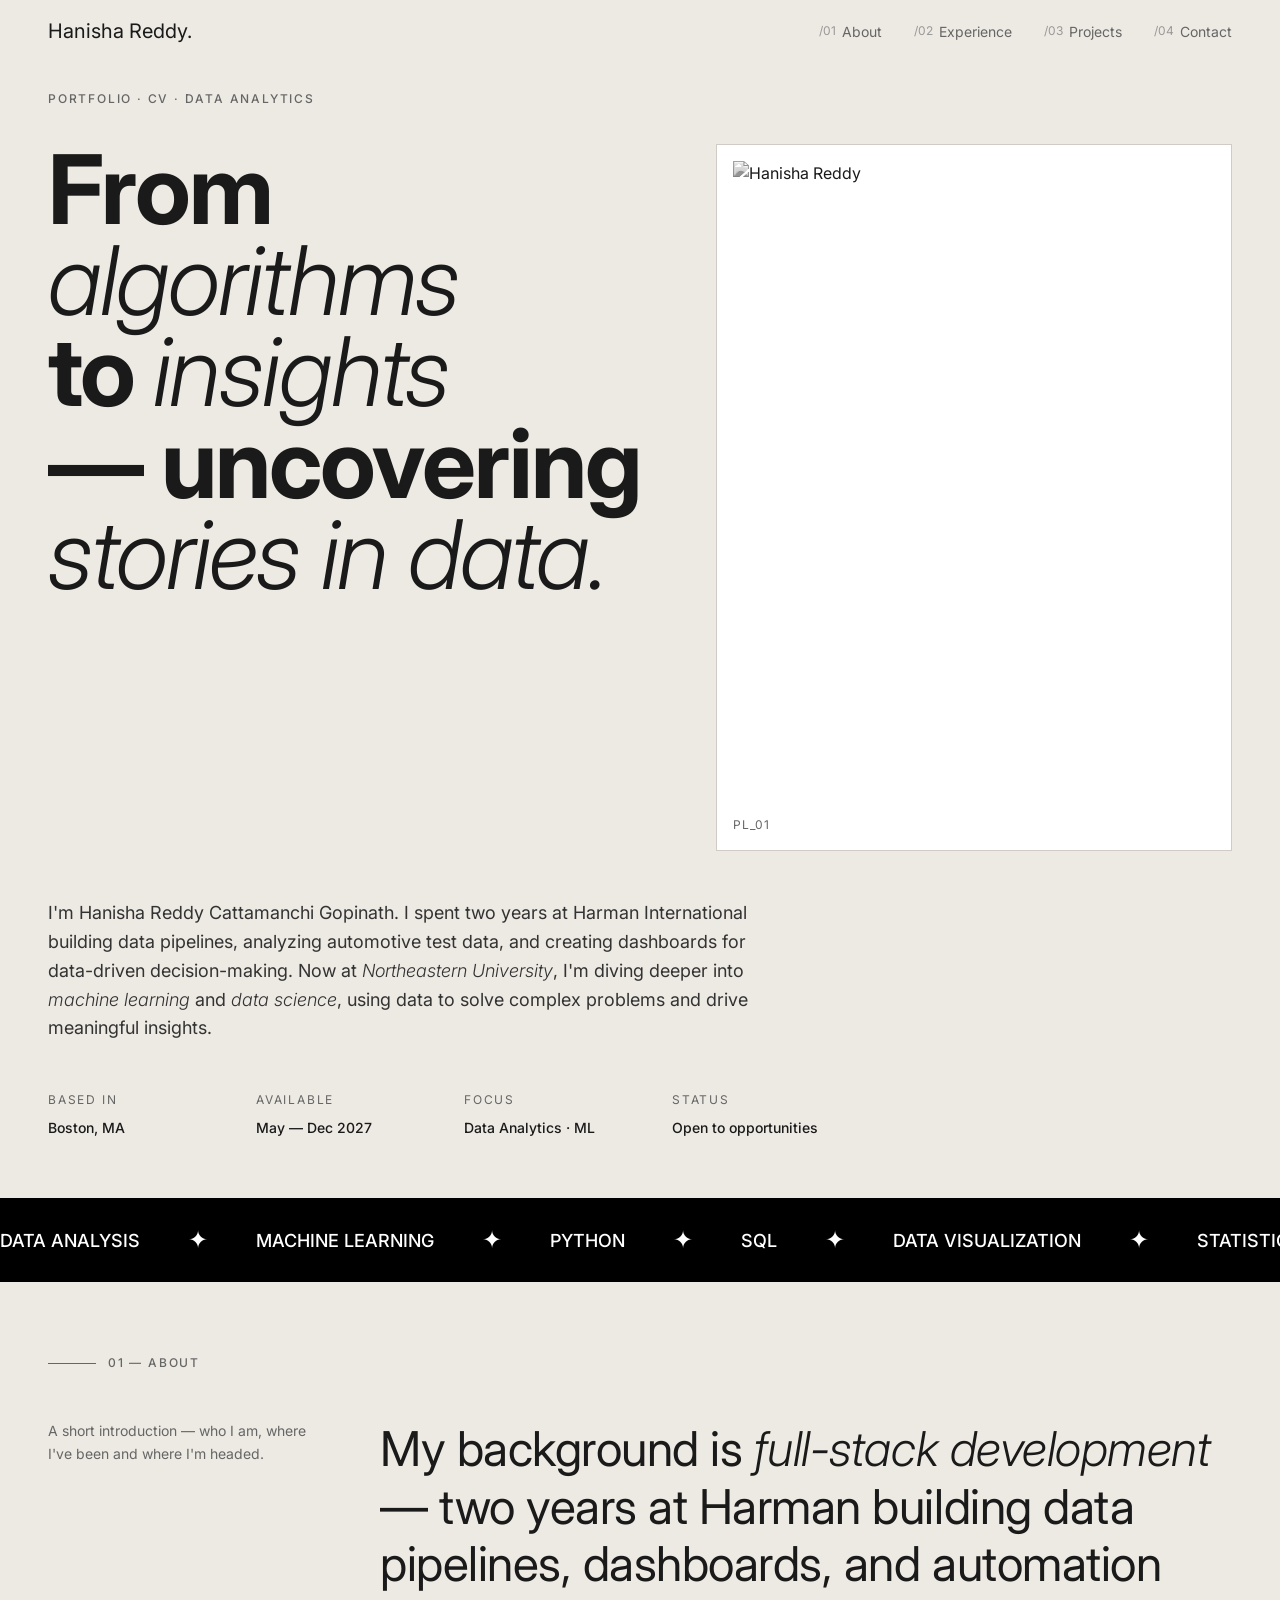
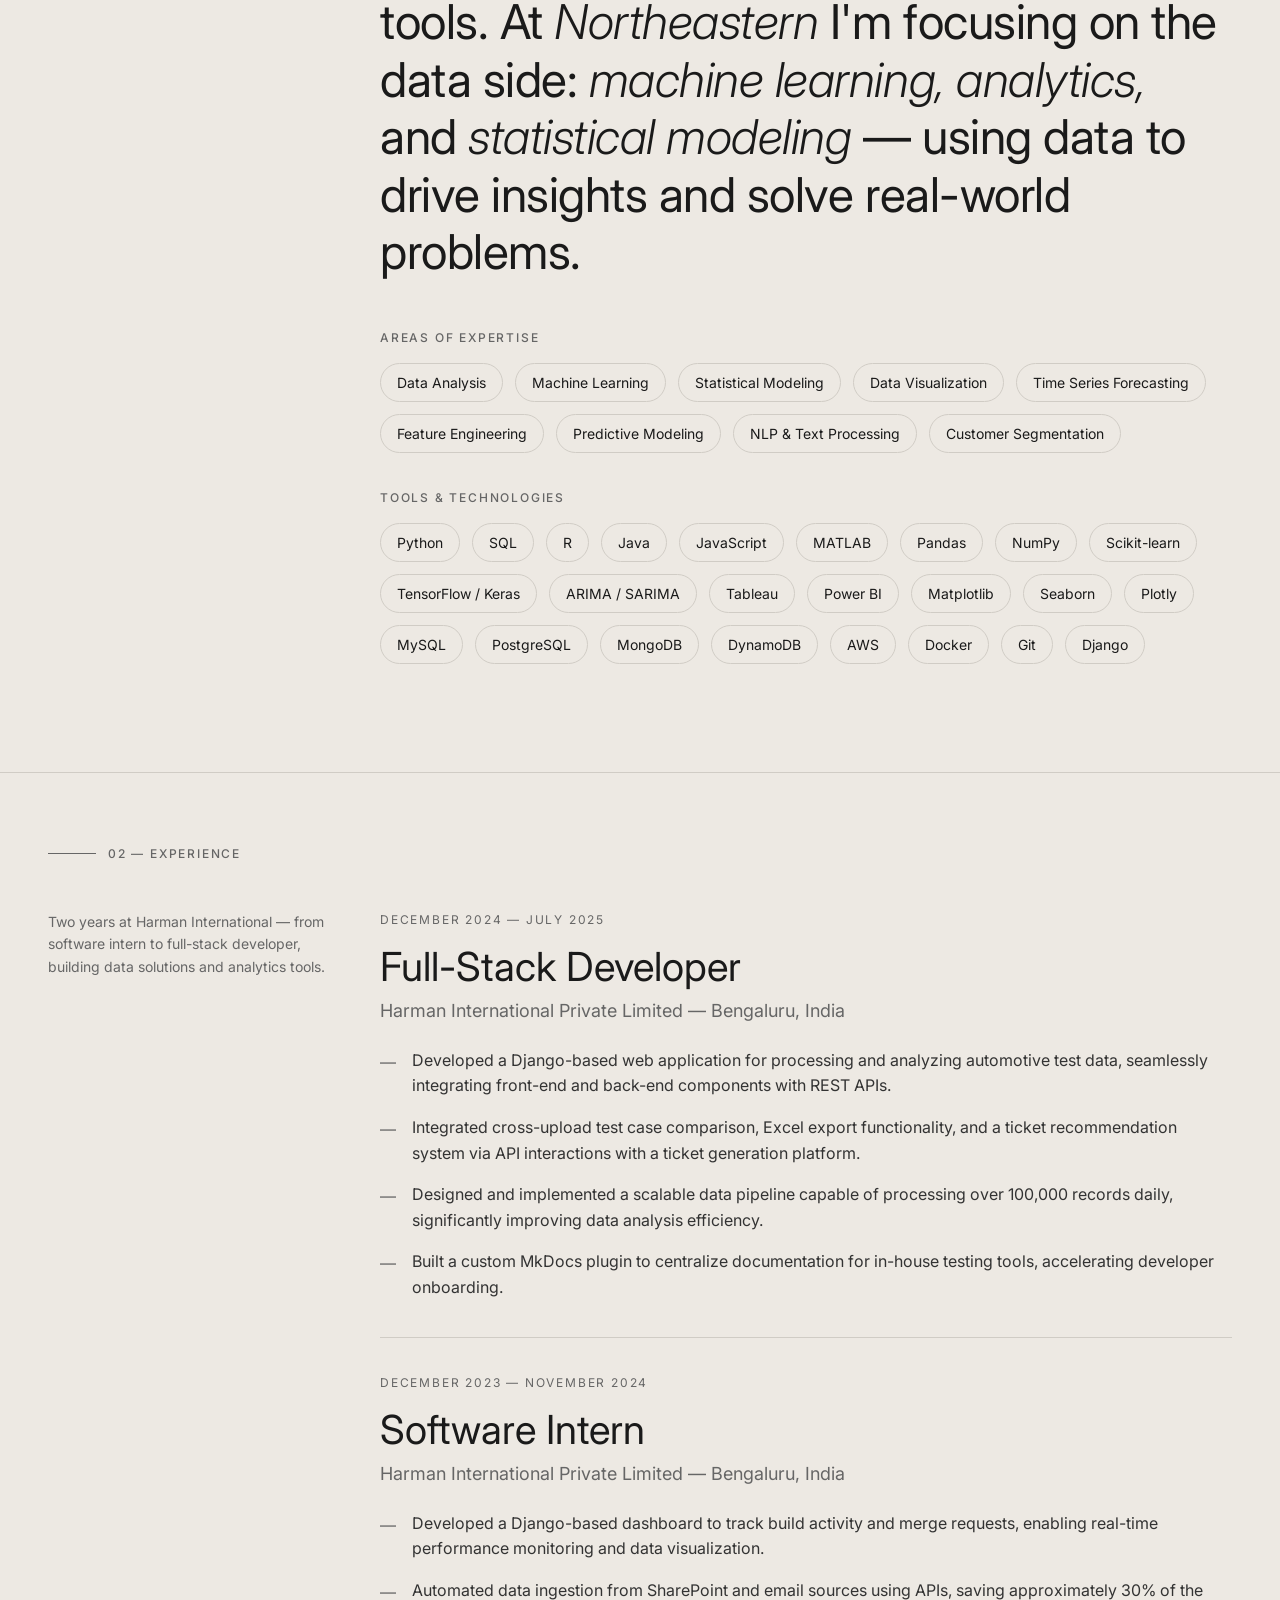
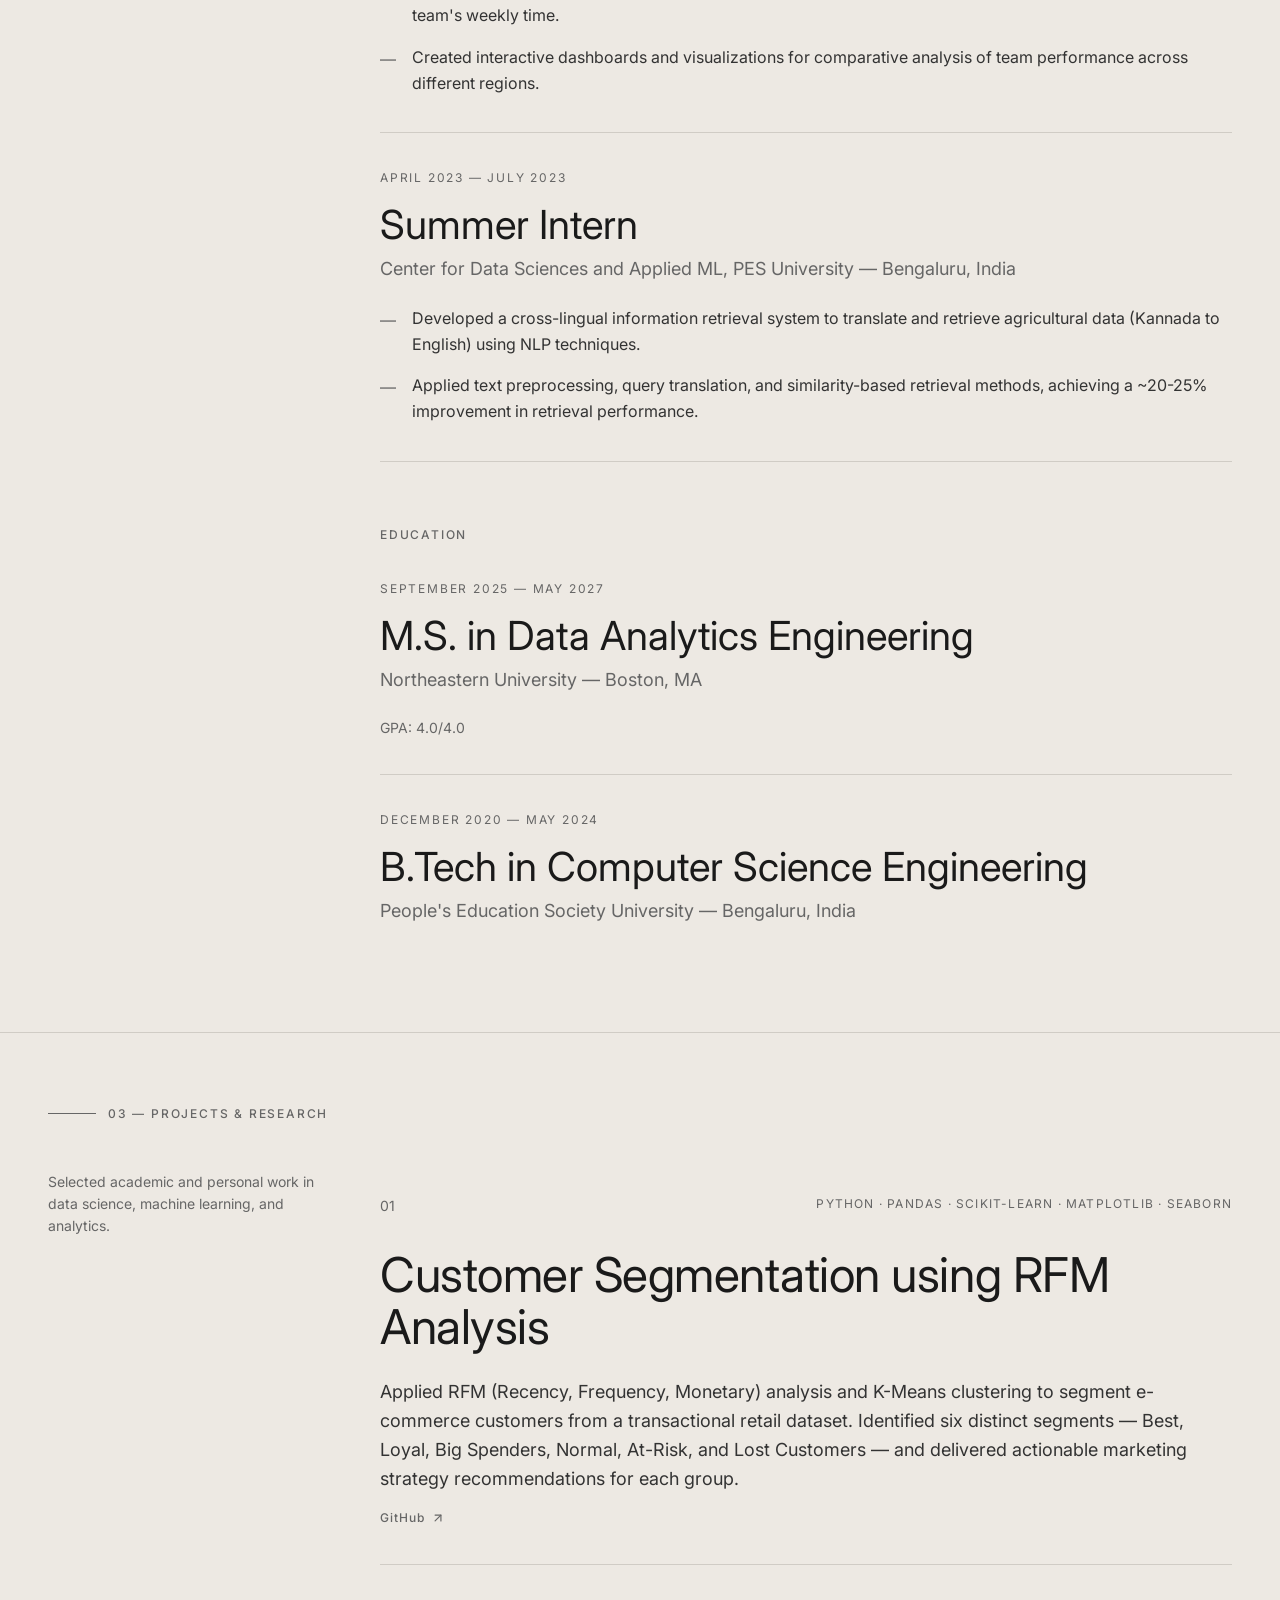
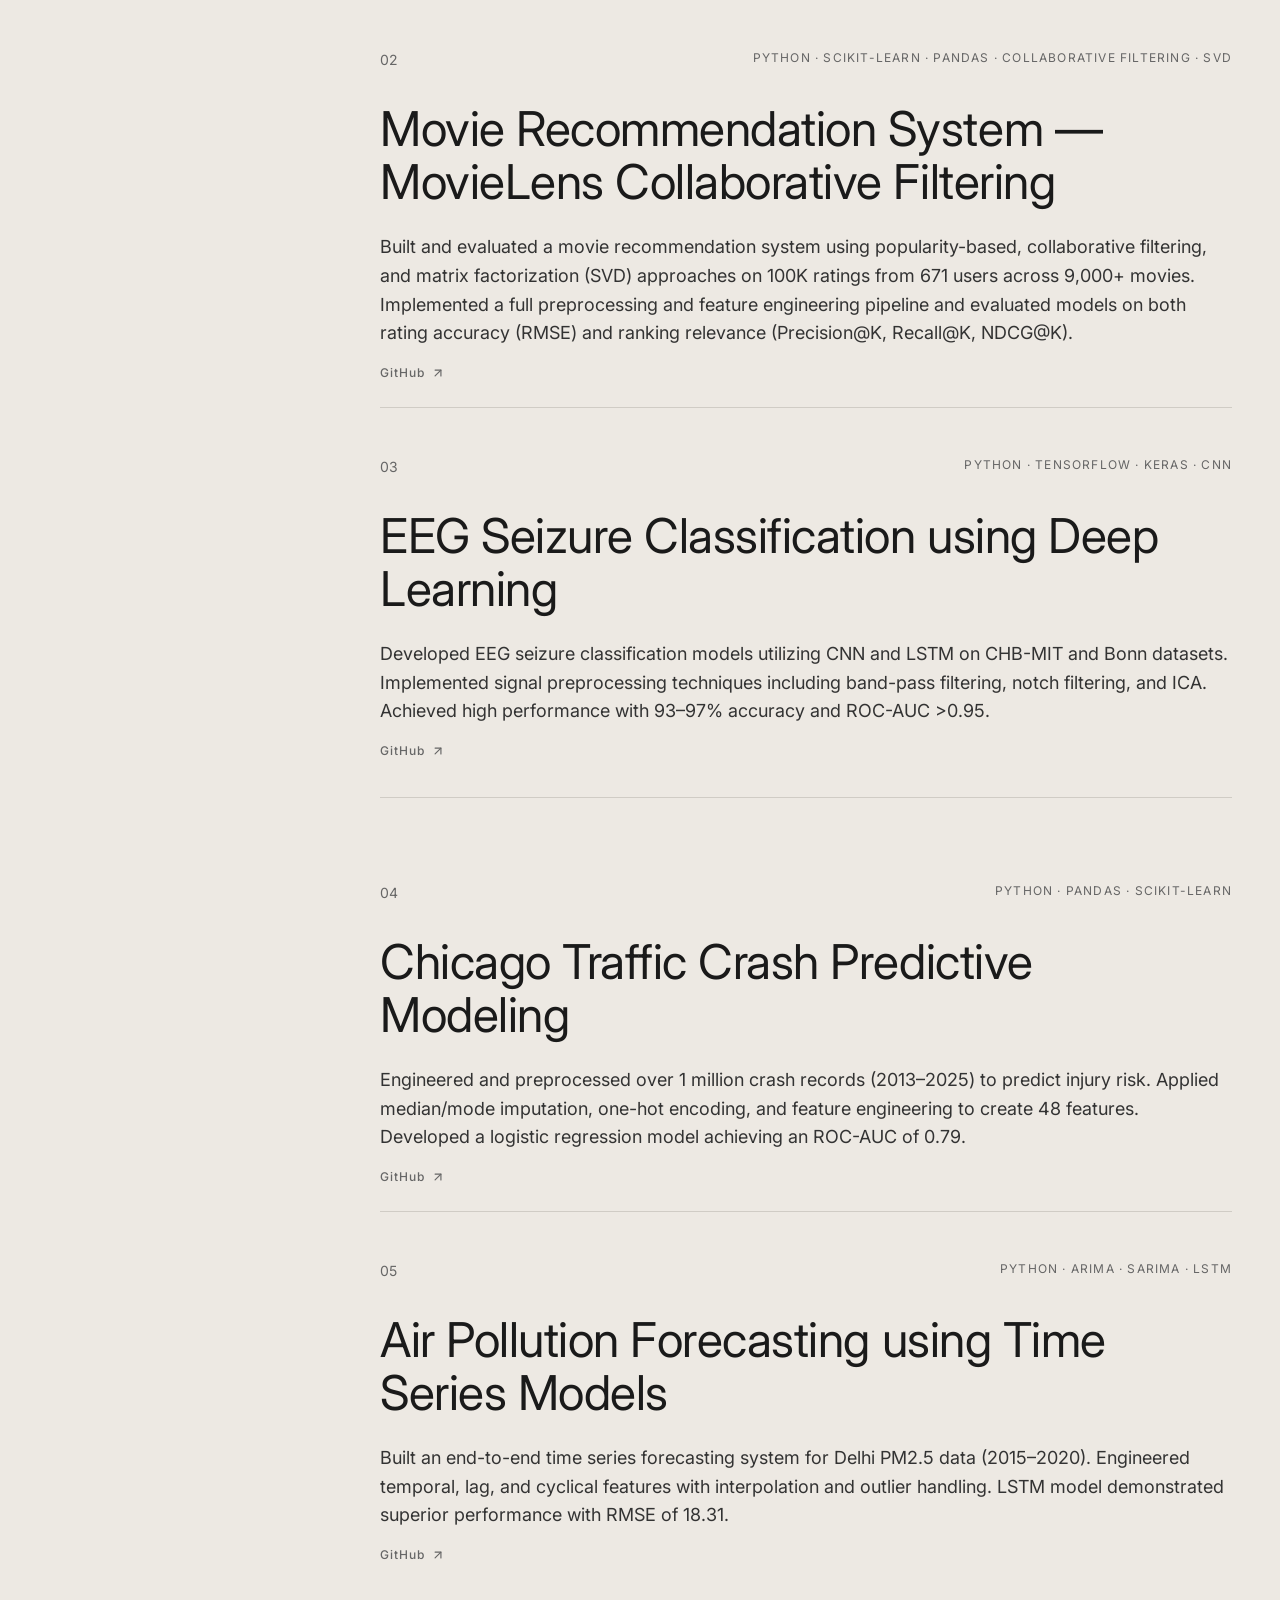
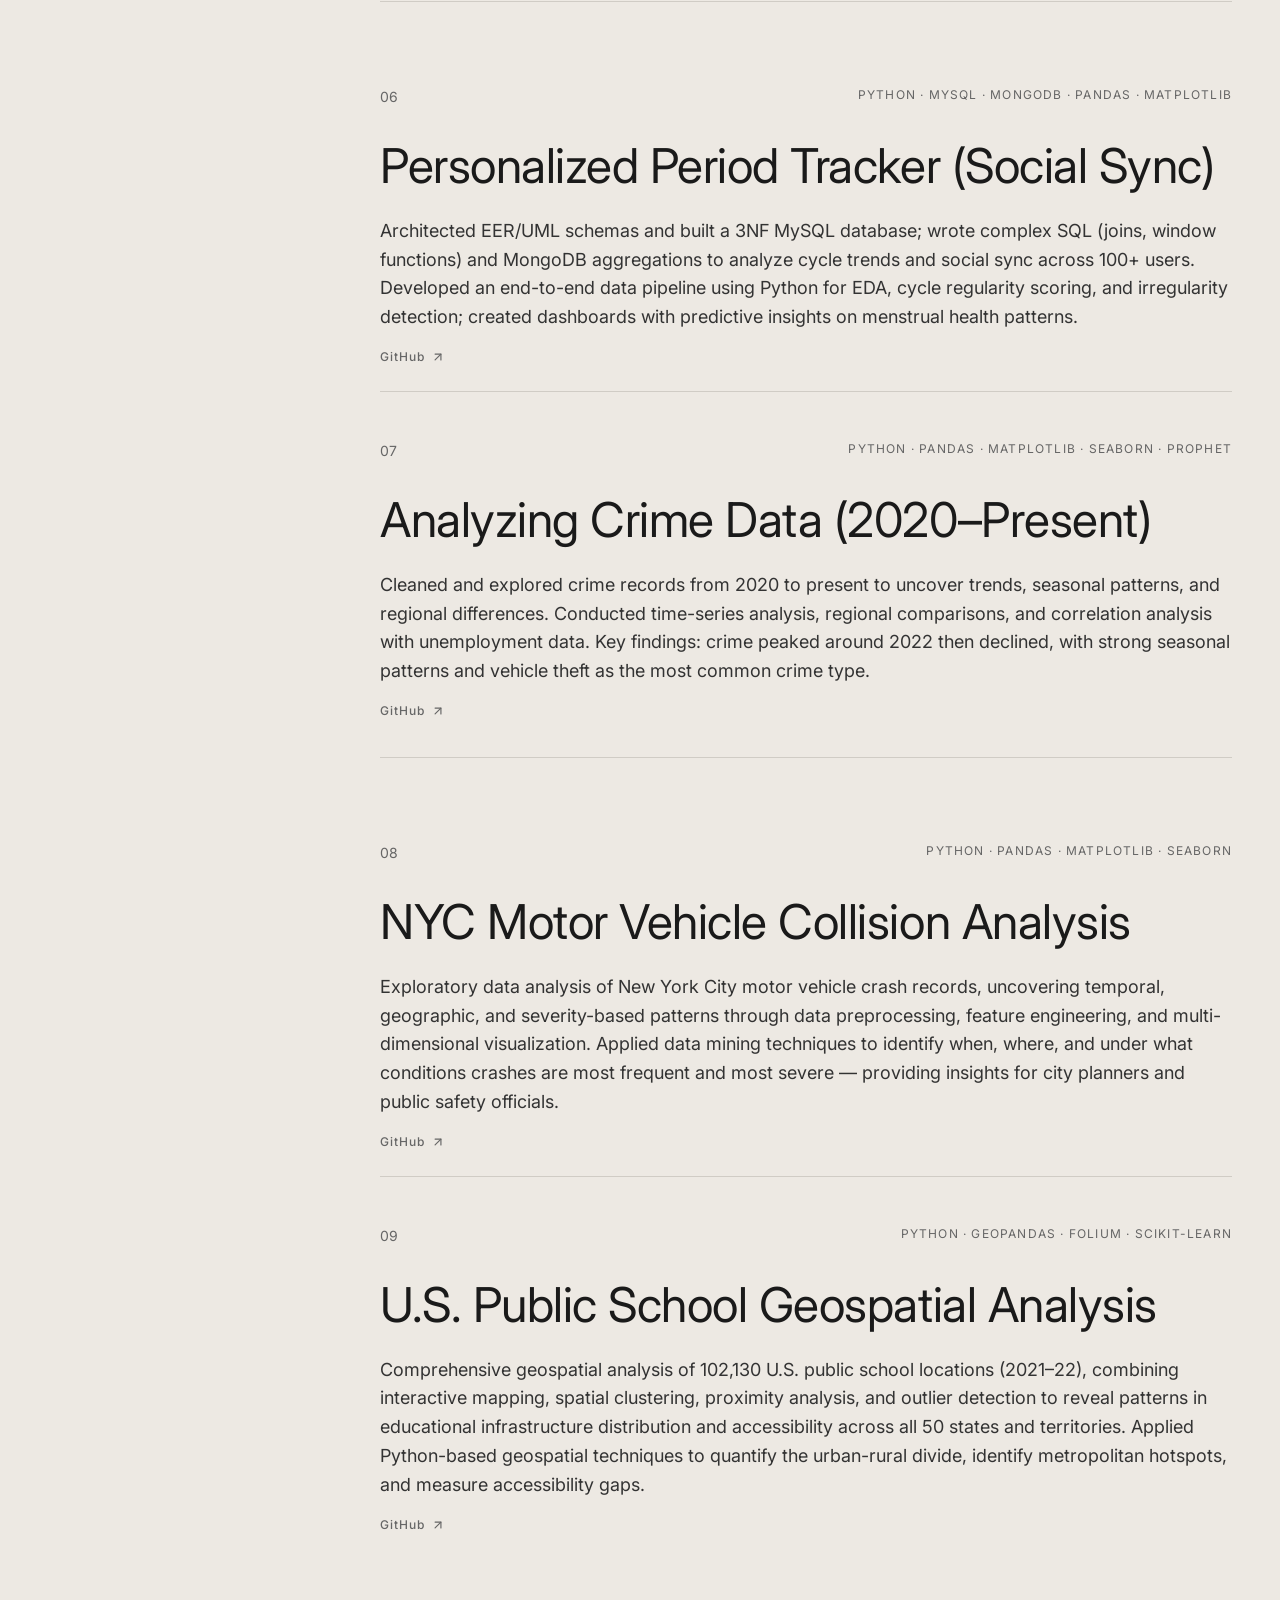
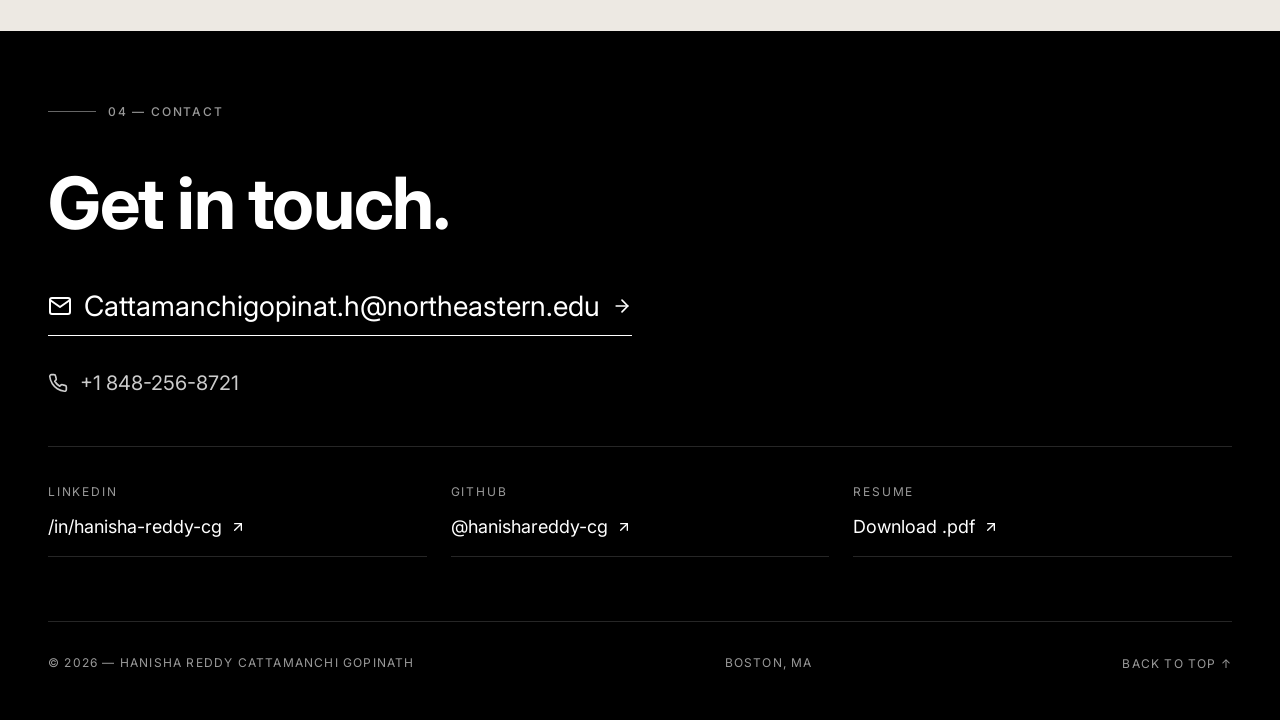
==== commit 498bcc8a: "transitions" ====
--- a/portfolio-html/index.html
+++ b/portfolio-html/index.html
@@ -46,9 +46,9 @@
     <!-- Hero Section -->
     <section id="hero" class="hero">
         <div class="container">
-            <p class="tagline">PORTFOLIO · CV · DATA ANALYTICS</p>
-
-            <div class="hero-grid">
+            <p class="tagline hero-load hero-load-delay-1">PORTFOLIO · CV · DATA ANALYTICS</p>
+
+            <div class="hero-grid hero-load hero-load-delay-2">
                 <div class="hero-text">
                     <h1 class="hero-title">
                         From <span class="italic">algorithms</span><br>
@@ -66,17 +66,17 @@
                 </div>
             </div>
 
-            <div class="hero-bio">
+            <div class="hero-bio hero-load hero-load-delay-3">
                 <p>
-                    I'm Hanisha Reddy Cattamanchi Gopinath. I spent two years at Harman International building data pipelines, 
-                    analyzing automotive test data, and creating dashboards for data-driven decision-making. Now at 
-                    <span class="italic">Northeastern University</span>, I'm diving deeper into 
-                    <span class="italic">machine learning</span> and <span class="italic">data science</span>, 
+                    I'm Hanisha Reddy Cattamanchi Gopinath. I spent two years at Harman International building data pipelines,
+                    analyzing automotive test data, and creating dashboards for data-driven decision-making. Now at
+                    <span class="italic">Northeastern University</span>, I'm diving deeper into
+                    <span class="italic">machine learning</span> and <span class="italic">data science</span>,
                     using data to solve complex problems and drive meaningful insights.
                 </p>
             </div>
 
-            <div class="info-grid">
+            <div class="info-grid hero-load hero-load-delay-4">
                 <div class="info-item">
                     <p class="info-label">BASED IN</p>
                     <p class="info-value">Boston, MA</p>
--- a/portfolio-html/styles.css
+++ b/portfolio-html/styles.css
@@ -58,6 +58,42 @@
 .italic {
     font-style: italic;
     font-weight: 300;
+}
+
+/* ========================================
+   SCROLL REVEAL
+   ======================================== */
+.reveal {
+    opacity: 0;
+    transform: translateY(28px);
+    transition: opacity 0.7s cubic-bezier(0.22, 1, 0.36, 1),
+                transform 0.7s cubic-bezier(0.22, 1, 0.36, 1);
+}
+
+.reveal.visible {
+    opacity: 1;
+    transform: translateY(0);
+}
+
+/* ========================================
+   HERO LOAD ANIMATION
+   ======================================== */
+.hero-load {
+    opacity: 0;
+    transform: translateY(16px);
+    animation: heroFadeUp 0.9s cubic-bezier(0.22, 1, 0.36, 1) forwards;
+}
+
+.hero-load-delay-1 { animation-delay: 0.1s; }
+.hero-load-delay-2 { animation-delay: 0.25s; }
+.hero-load-delay-3 { animation-delay: 0.4s; }
+.hero-load-delay-4 { animation-delay: 0.55s; }
+
+@keyframes heroFadeUp {
+    to {
+        opacity: 1;
+        transform: translateY(0);
+    }
 }
 
 /* ========================================
@@ -115,14 +151,30 @@
 .nav-link {
     font-size: 0.875rem;
     color: #666;
-    transition: color 0.2s ease;
+    transition: color 0.25s cubic-bezier(0.22, 1, 0.36, 1);
     display: flex;
     align-items: center;
     gap: 6px;
+    position: relative;
+}
+
+.nav-link::after {
+    content: '';
+    position: absolute;
+    bottom: -2px;
+    left: 0;
+    width: 0;
+    height: 1px;
+    background-color: #1A1A1A;
+    transition: width 0.3s cubic-bezier(0.22, 1, 0.36, 1);
 }
 
 .nav-link:hover {
     color: #1A1A1A;
+}
+
+.nav-link:hover::after {
+    width: 100%;
 }
 
 .nav-num {
@@ -139,19 +191,10 @@
     font-size: 0.75rem;
     font-weight: 500;
     letter-spacing: 0.05em;
-    transition: opacity 0.2s ease;
+    transition: opacity 0.25s cubic-bezier(0.22, 1, 0.36, 1),
+                transform 0.25s cubic-bezier(0.22, 1, 0.36, 1);
     align-items: center;
     gap: 8px;
-}
-
-@media (min-width: 768px) {
-    .resume-btn {
-        display: inline-flex;
-    }
-}
-
-.resume-btn:hover {
-    opacity: 0.8;
 }
 
 /* Mobile Menu */
@@ -448,13 +491,17 @@
     font-size: 0.875rem;
     color: #1A1A1A;
     background-color: transparent;
-    transition: all 0.2s ease;
+    transition: border-color 0.25s cubic-bezier(0.22, 1, 0.36, 1),
+                transform 0.25s cubic-bezier(0.22, 1, 0.36, 1),
+                background-color 0.25s cubic-bezier(0.22, 1, 0.36, 1);
     white-space: nowrap;
 }
 
 .pill:hover {
     border-color: #1A1A1A;
-    transform: translateY(-1px);
+    background-color: #1A1A1A;
+    color: #EDE9E3;
+    transform: translateY(-2px);
 }
 
 /* ========================================
@@ -603,11 +650,13 @@
     font-weight: 500;
     letter-spacing: 0.08em;
     color: #666;
-    transition: color 0.2s ease;
+    transition: color 0.25s cubic-bezier(0.22, 1, 0.36, 1),
+                gap 0.25s cubic-bezier(0.22, 1, 0.36, 1);
 }
 
 .project-link:hover {
     color: #1A1A1A;
+    gap: 10px;
 }
 
 .project-light .divider {
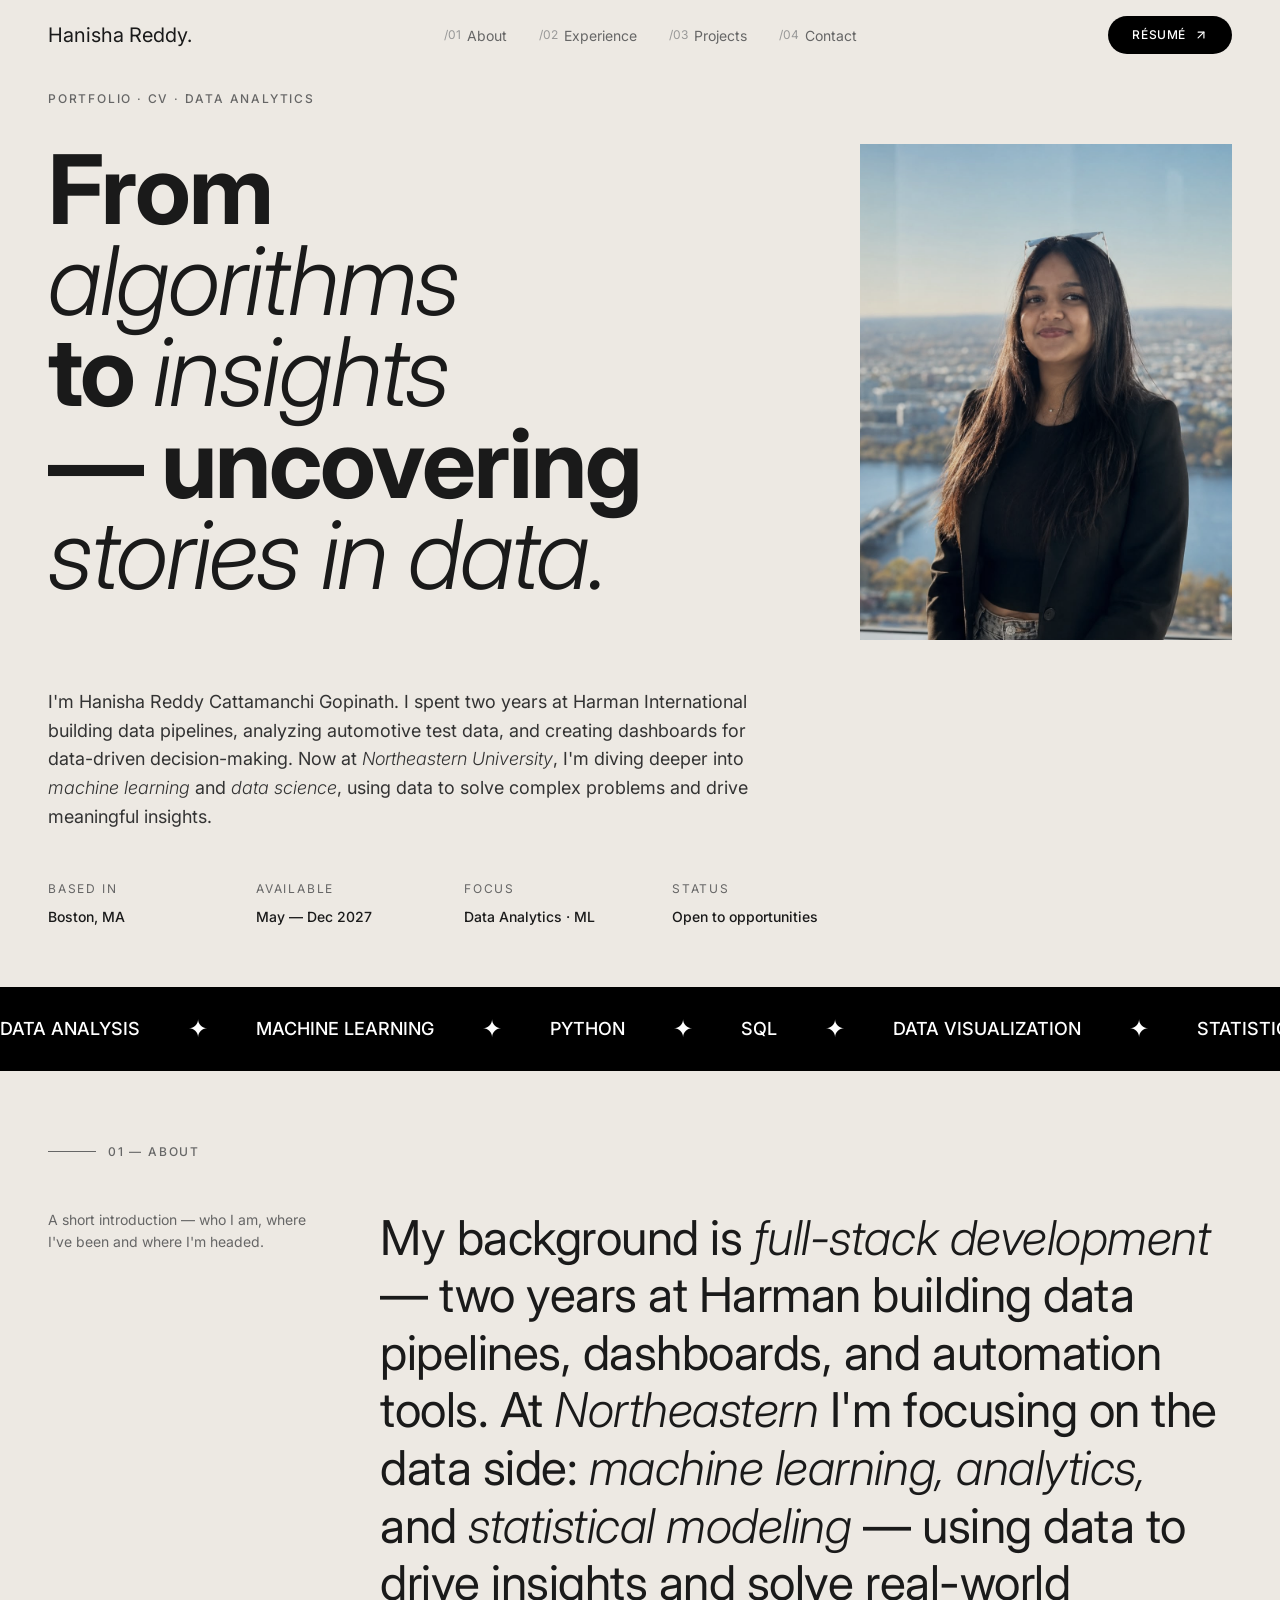
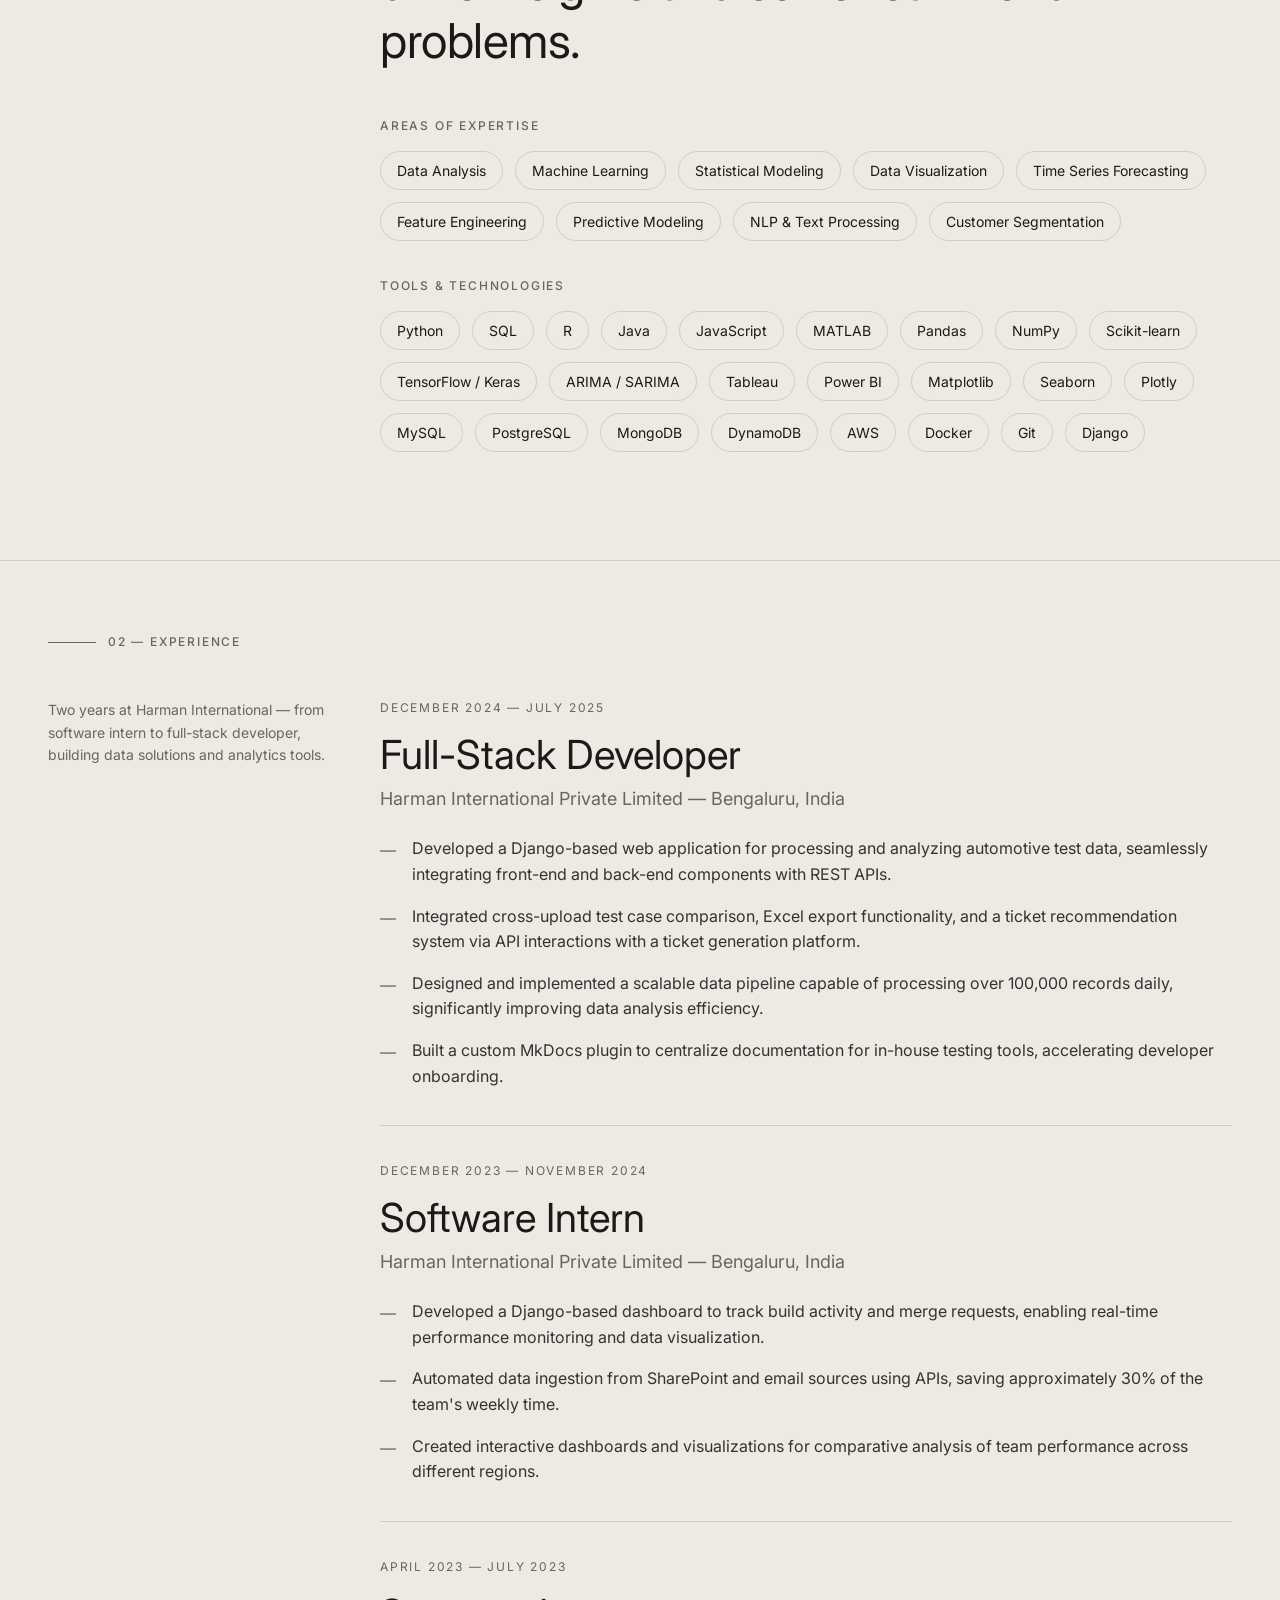
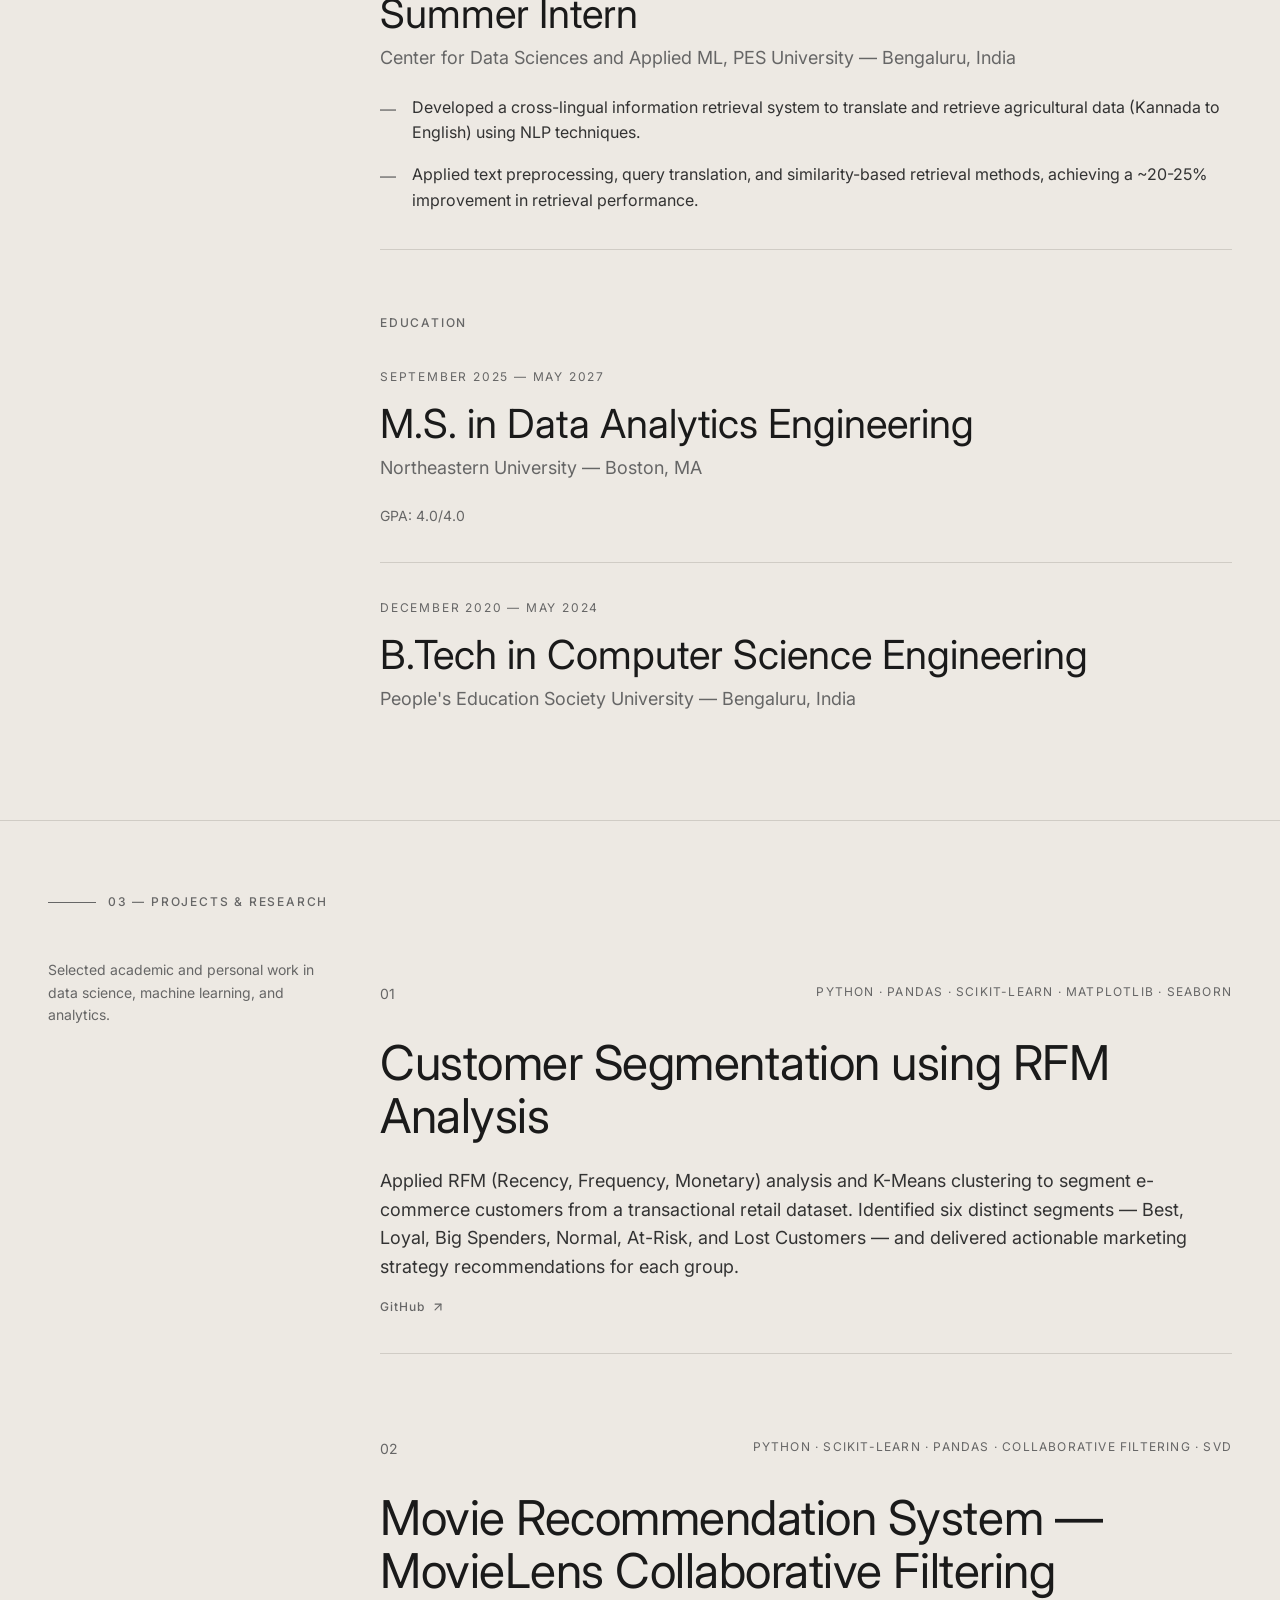
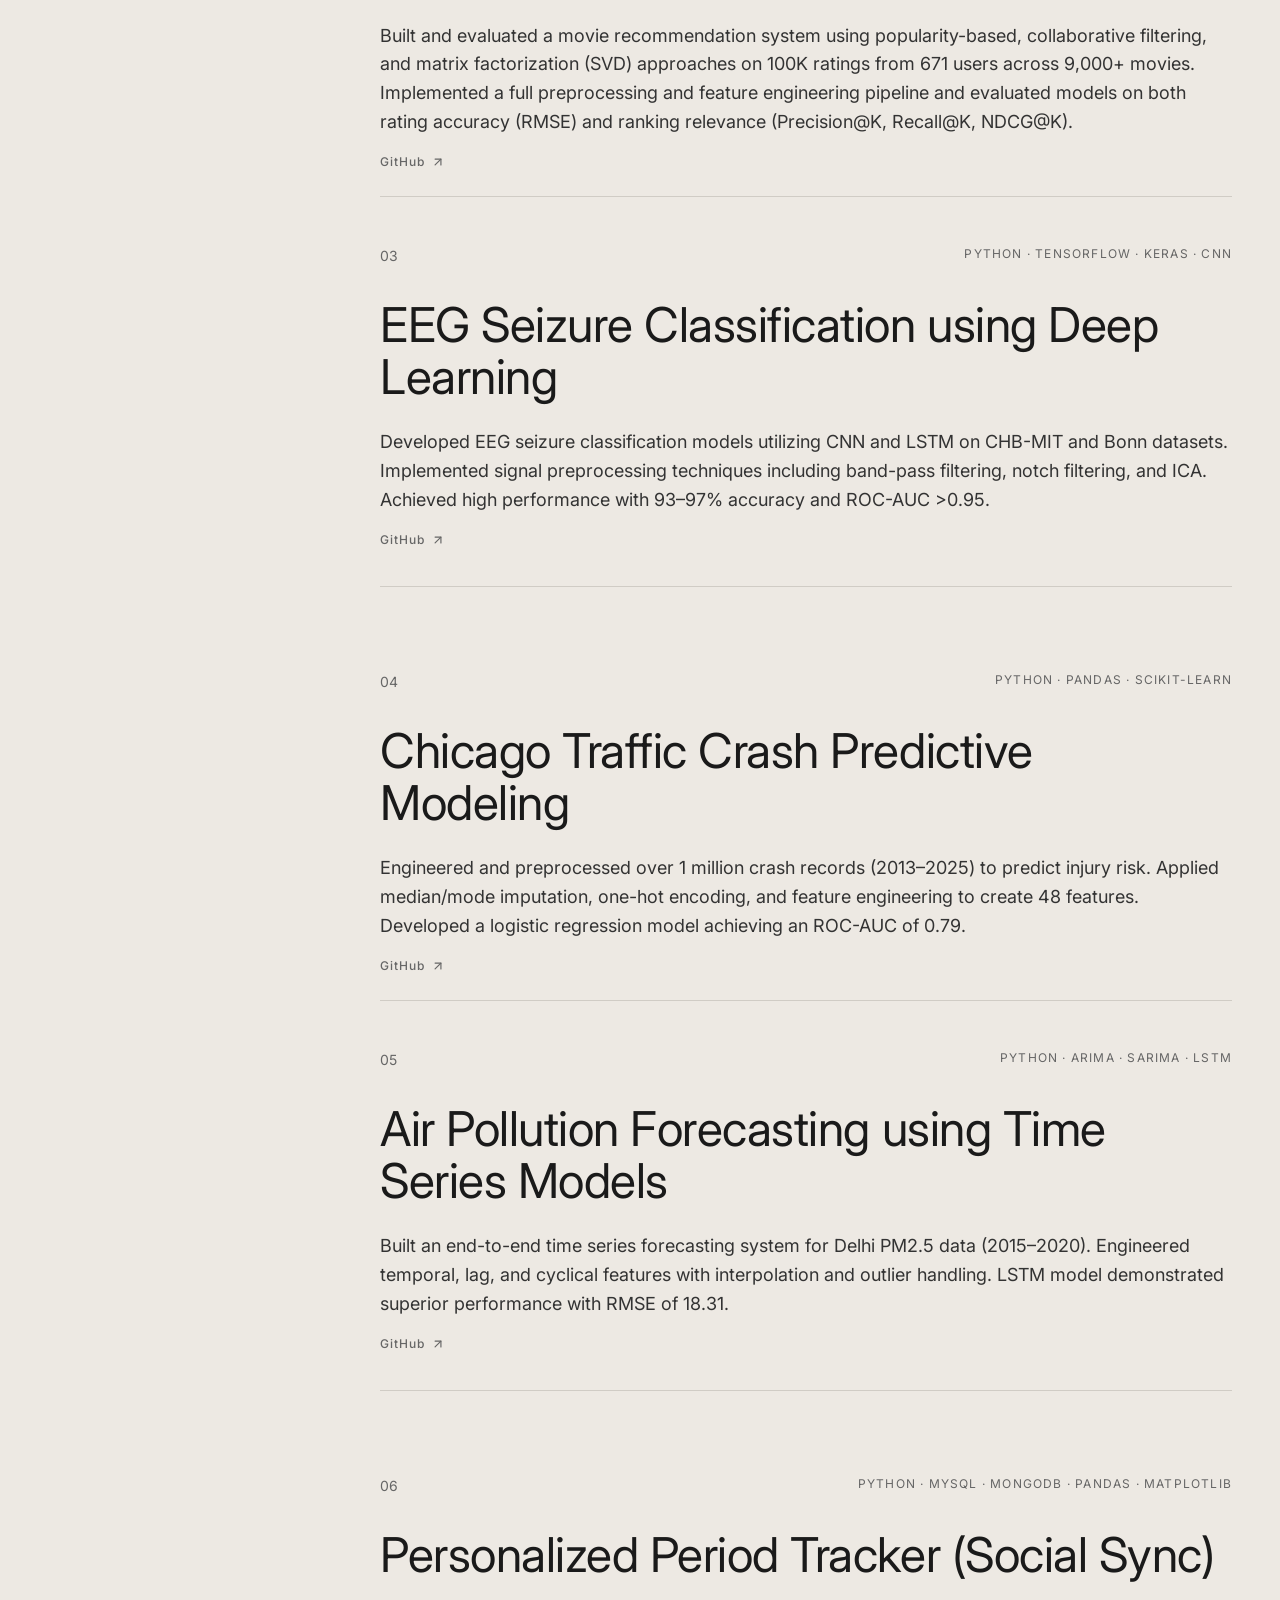
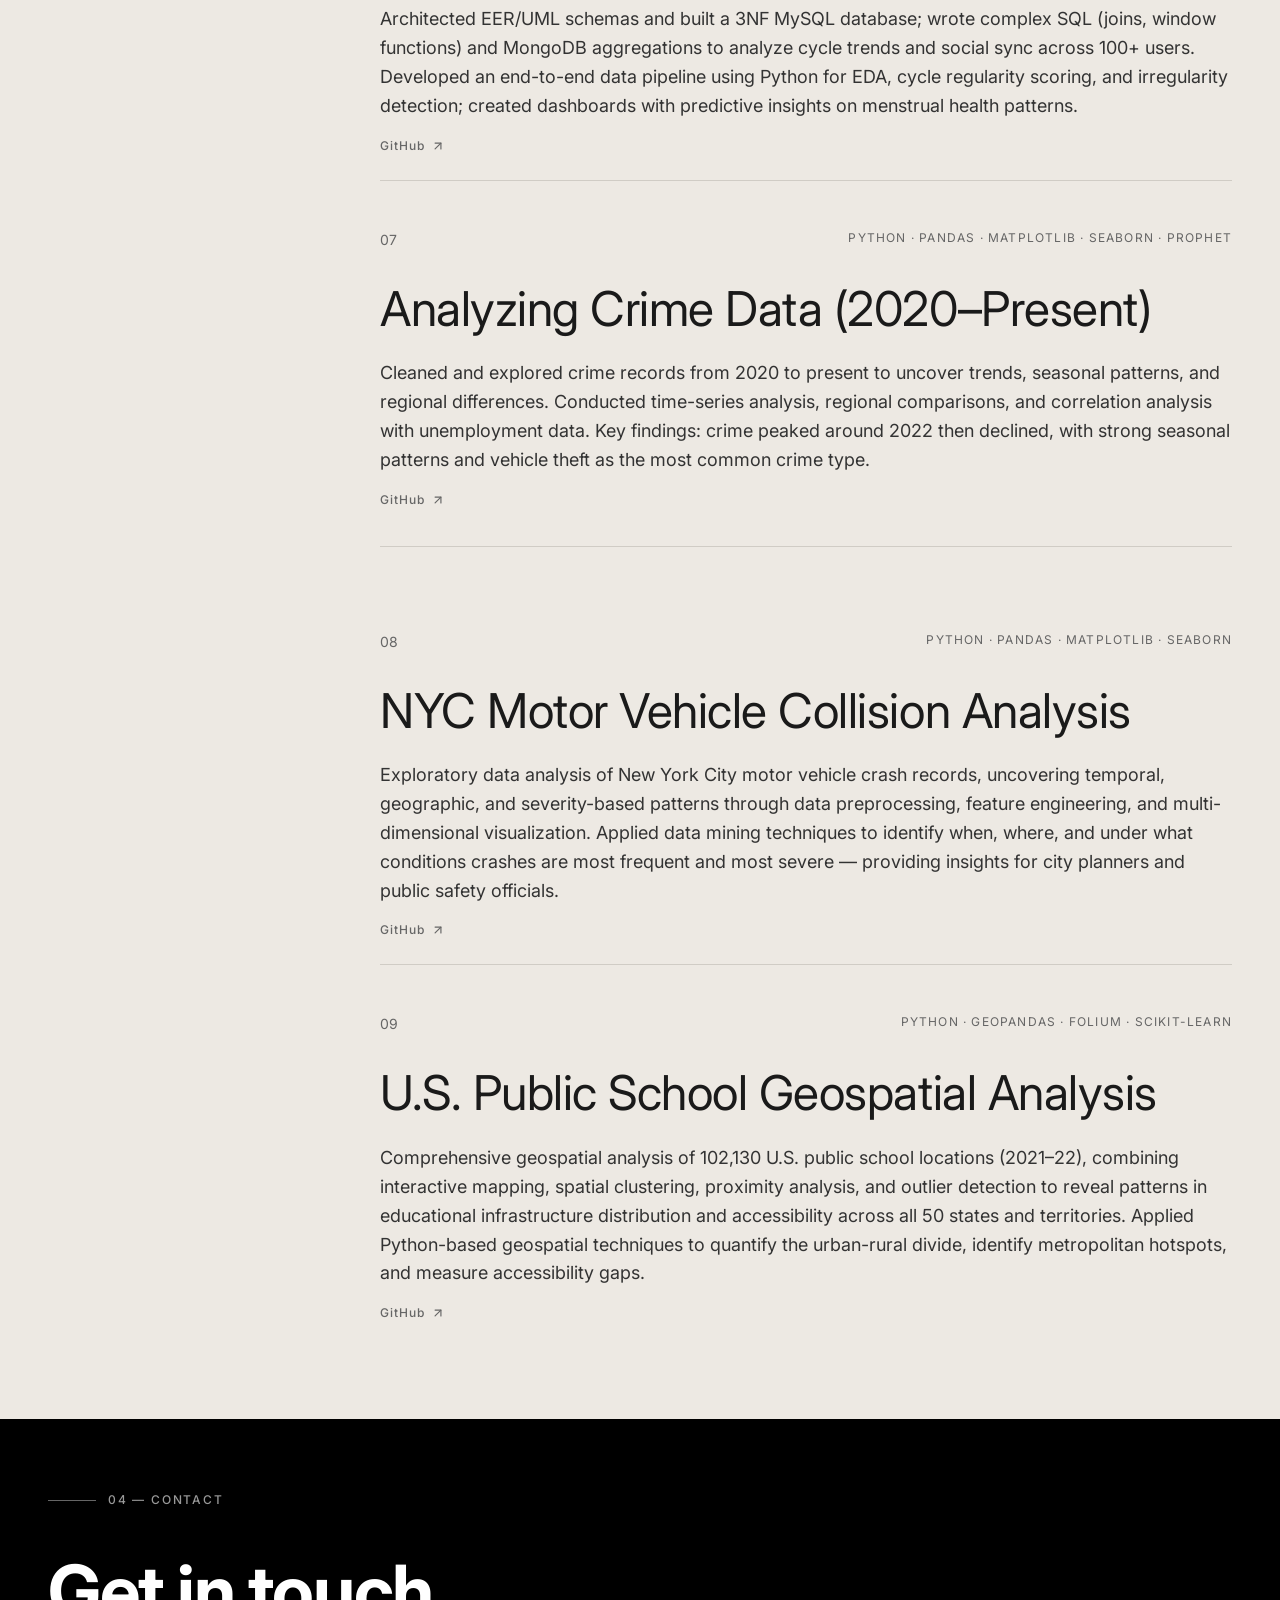
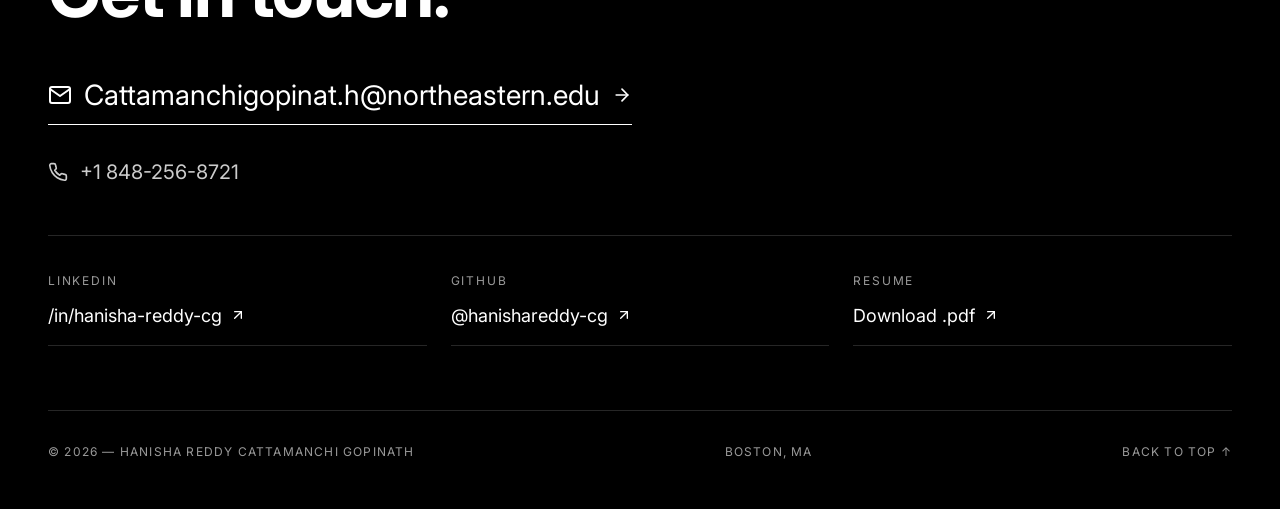
==== commit f3134ac1: "profile phot" ====
--- a/portfolio-html/index.html
+++ b/portfolio-html/index.html
@@ -60,8 +60,7 @@
 
                 <div class="hero-image">
                     <div class="image-frame">
-                        <img src="https://api.dicebear.com/7.x/avataaars/svg?seed=Hanisha&backgroundColor=b6e3f4" alt="Hanisha Reddy">
-                        <p class="image-caption">PL_01</p>
+                        <img src="profile.jpg" alt="Hanisha Reddy">
                     </div>
                 </div>
             </div>
--- a/portfolio-html/styles.css
+++ b/portfolio-html/styles.css
@@ -197,6 +197,17 @@
     gap: 8px;
 }
 
+@media (min-width: 768px) {
+    .resume-btn {
+        display: inline-flex;
+    }
+}
+
+.resume-btn:hover {
+    opacity: 0.8;
+    transform: translateY(-1px);
+}
+
 /* Mobile Menu */
 .mobile-menu-btn {
     display: flex;
@@ -298,16 +309,17 @@
 }
 
 .image-frame {
-    border: 1px solid #D0CCC5;
-    padding: 16px;
-    background-color: #fff;
+    padding: 0;
+    background-color: transparent;
+    max-width: 72%;
+    margin-left: auto;
 }
 
 .image-frame img {
     width: 100%;
     aspect-ratio: 3/4;
     object-fit: cover;
-    filter: grayscale(100%);
+    filter: brightness(0.88) saturate(0.85);
 }
 
 .image-caption {
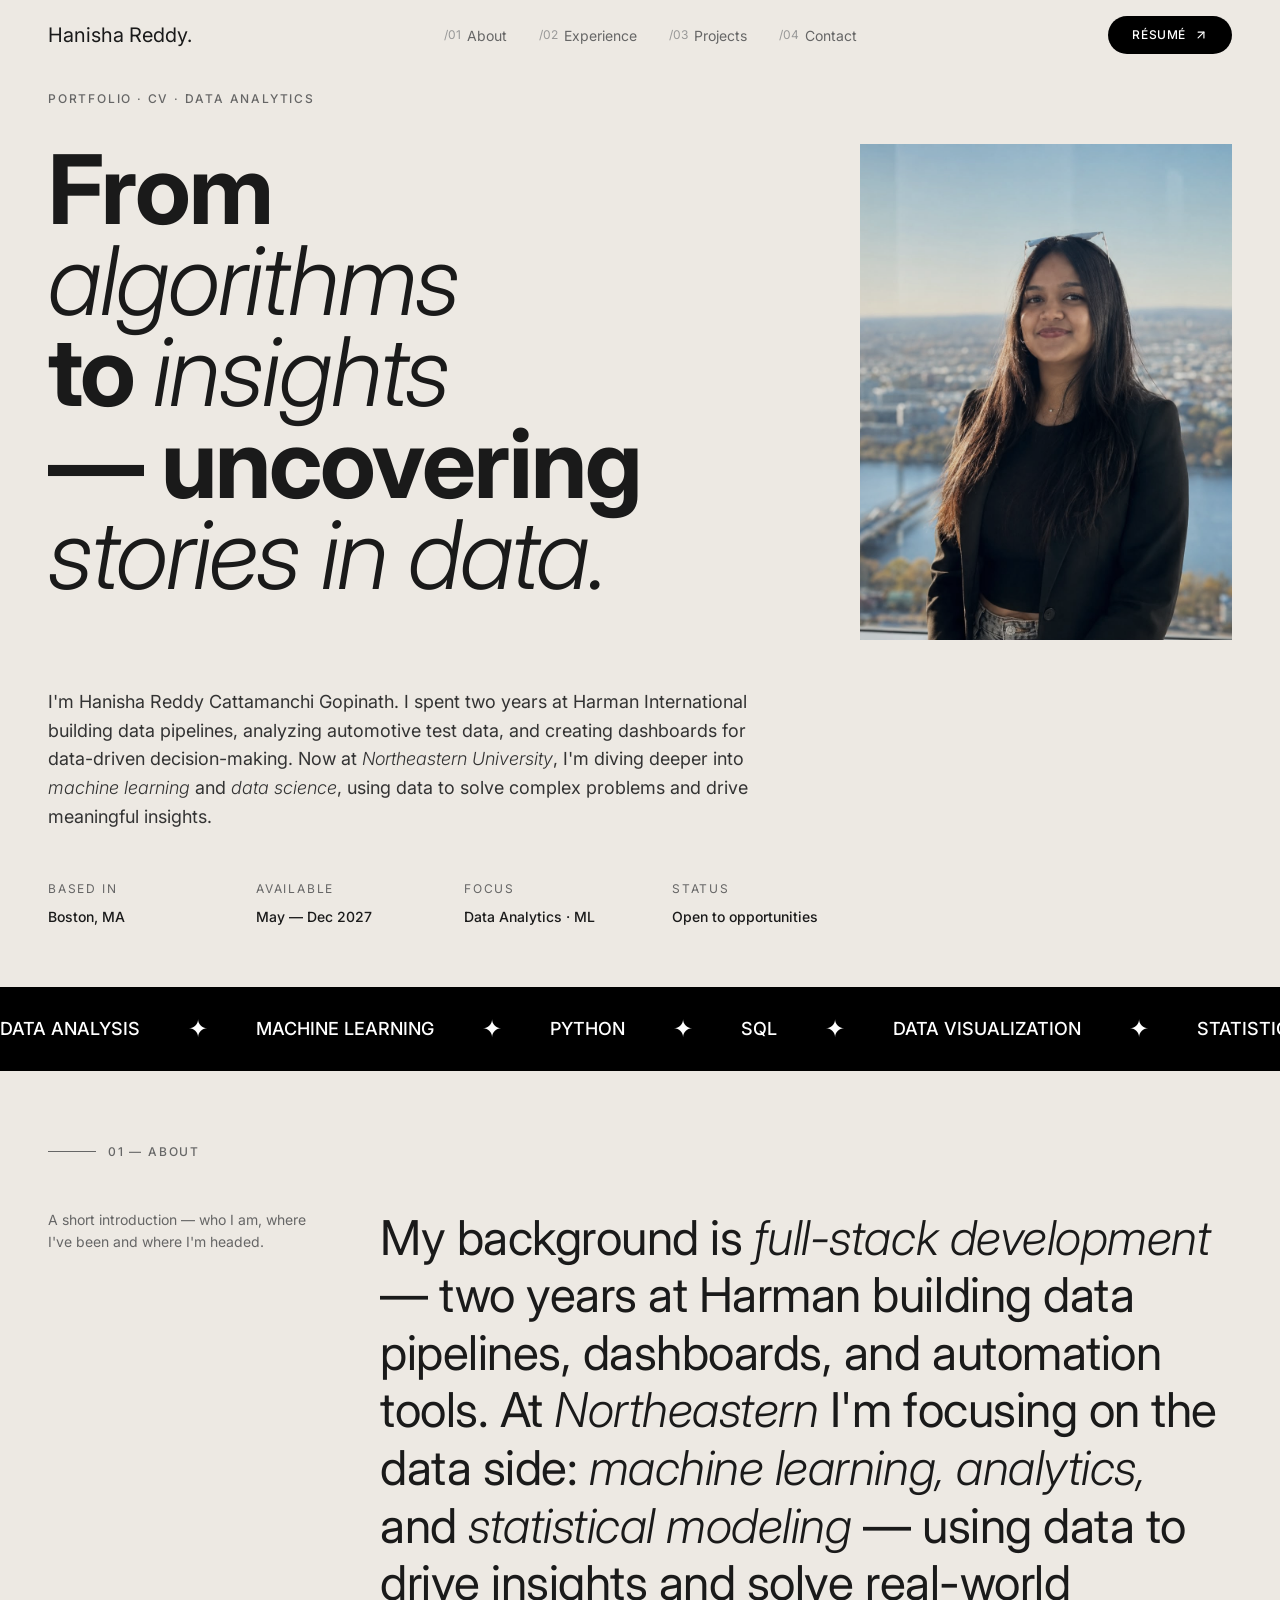
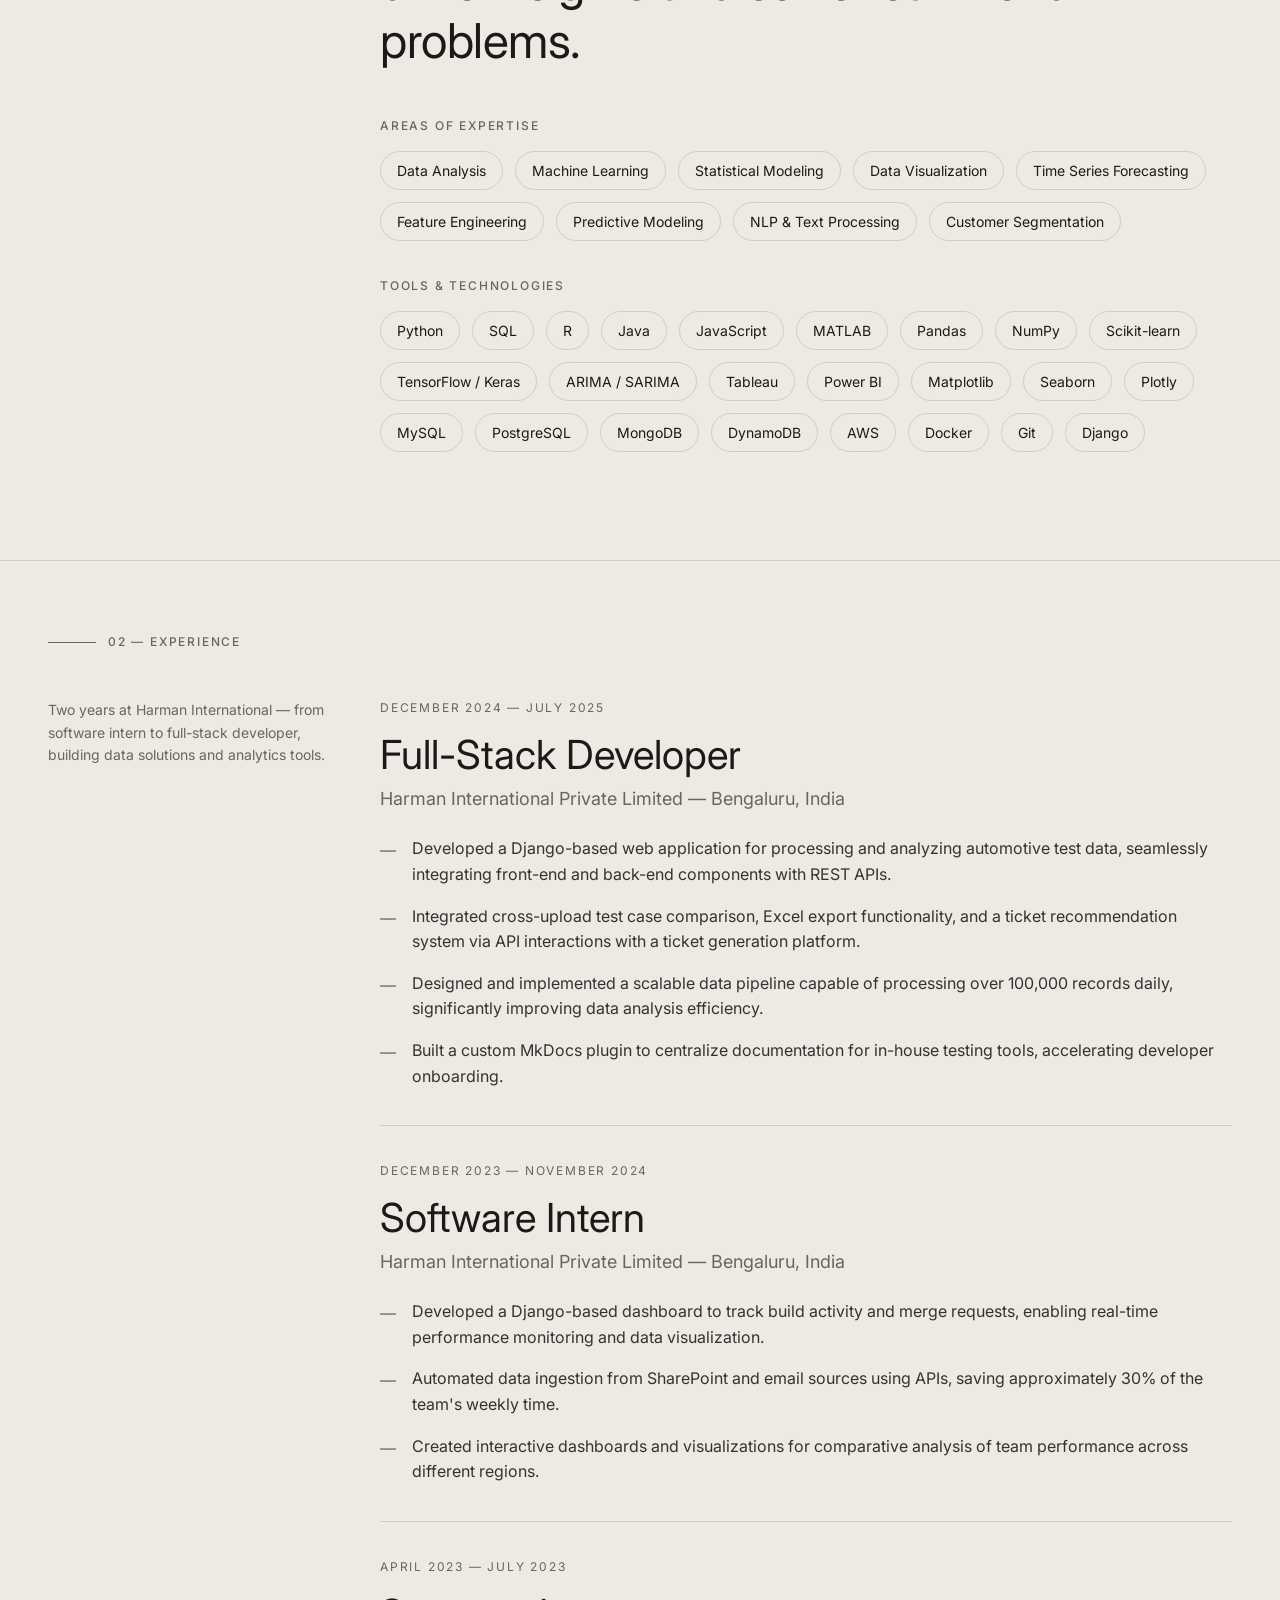
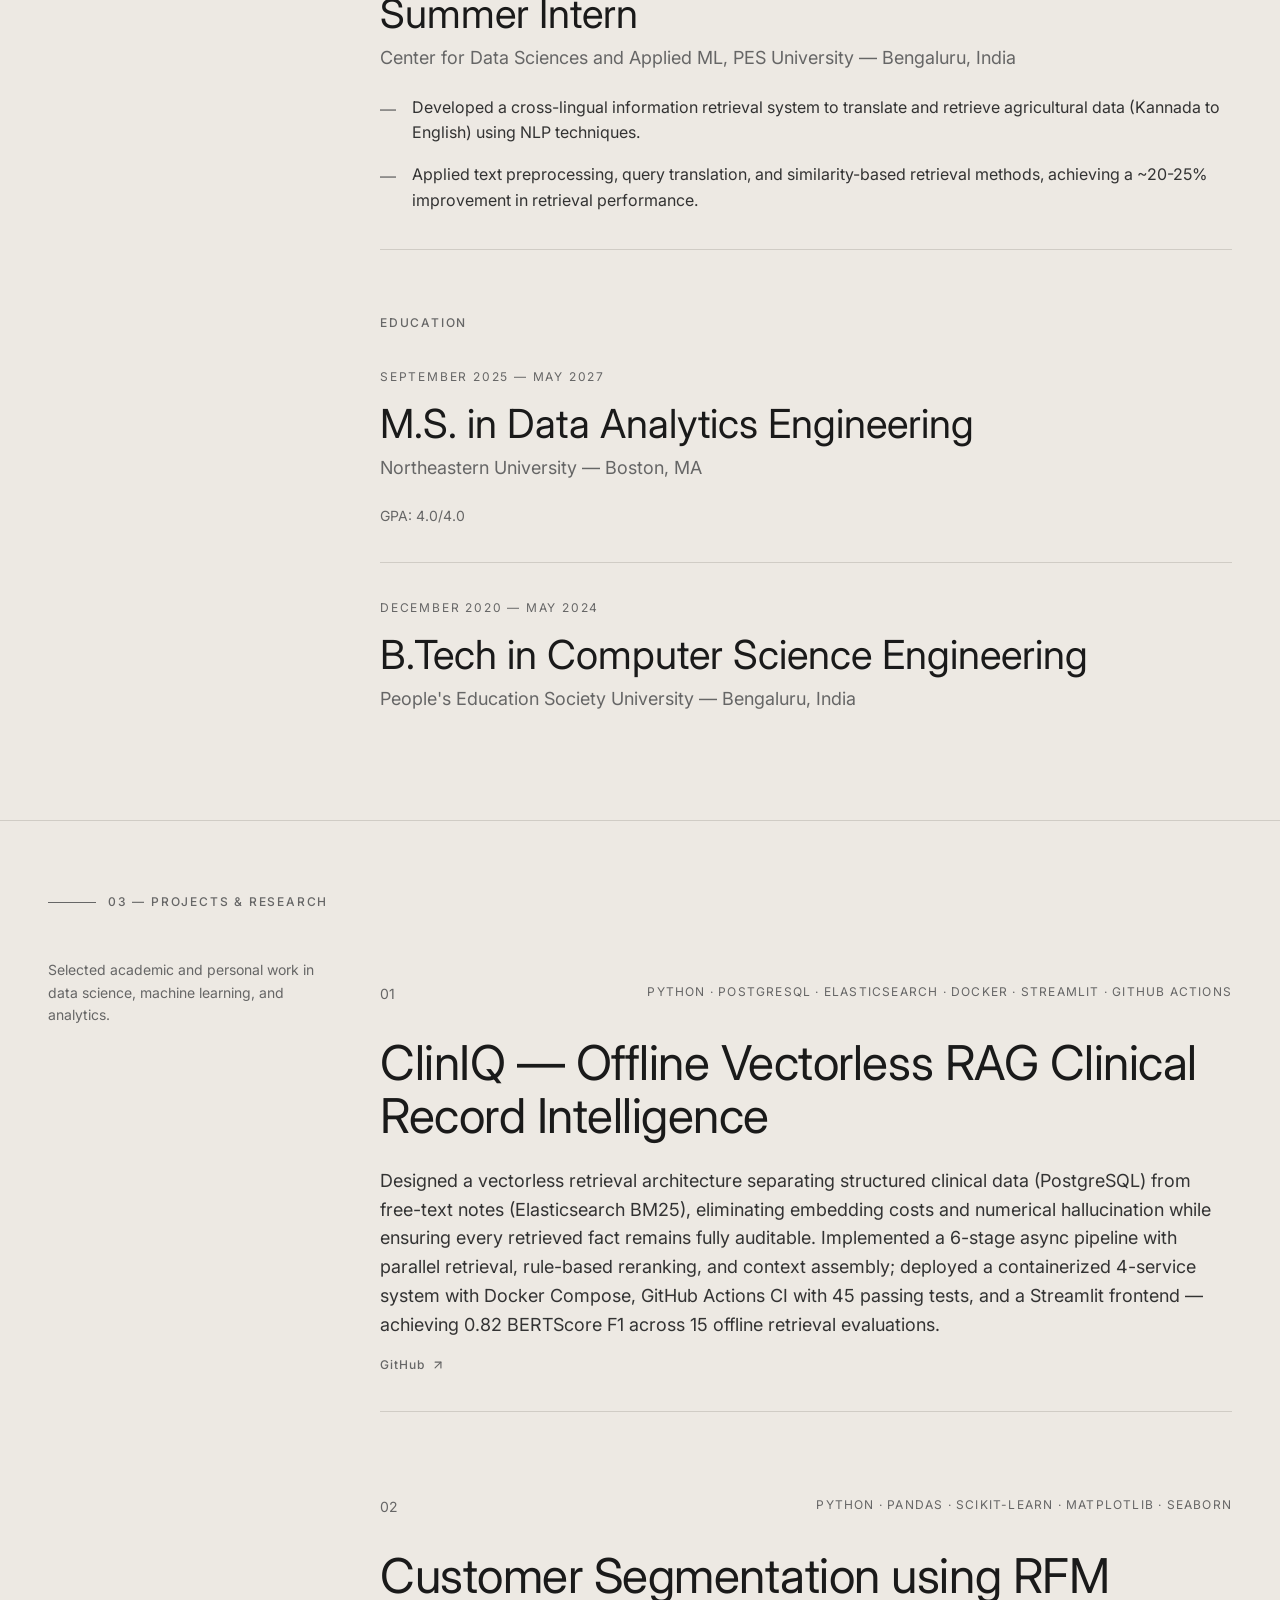
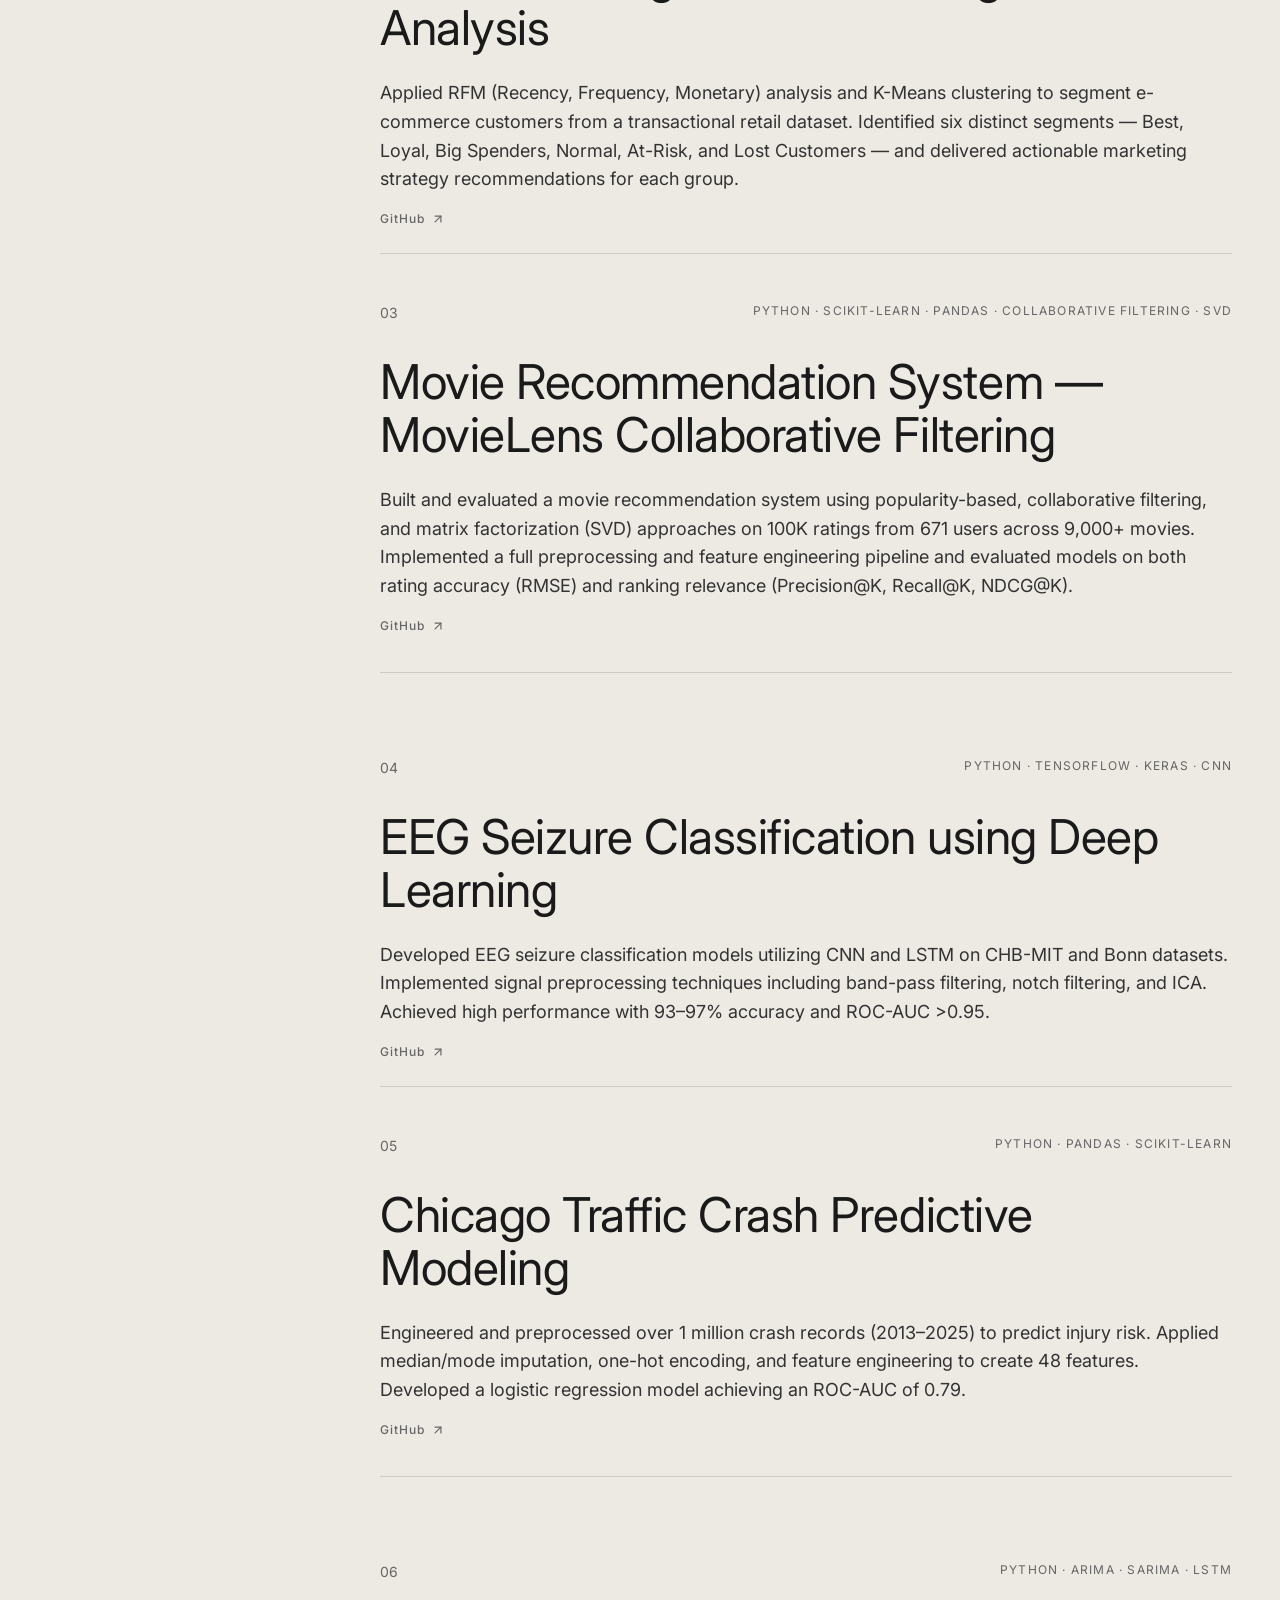
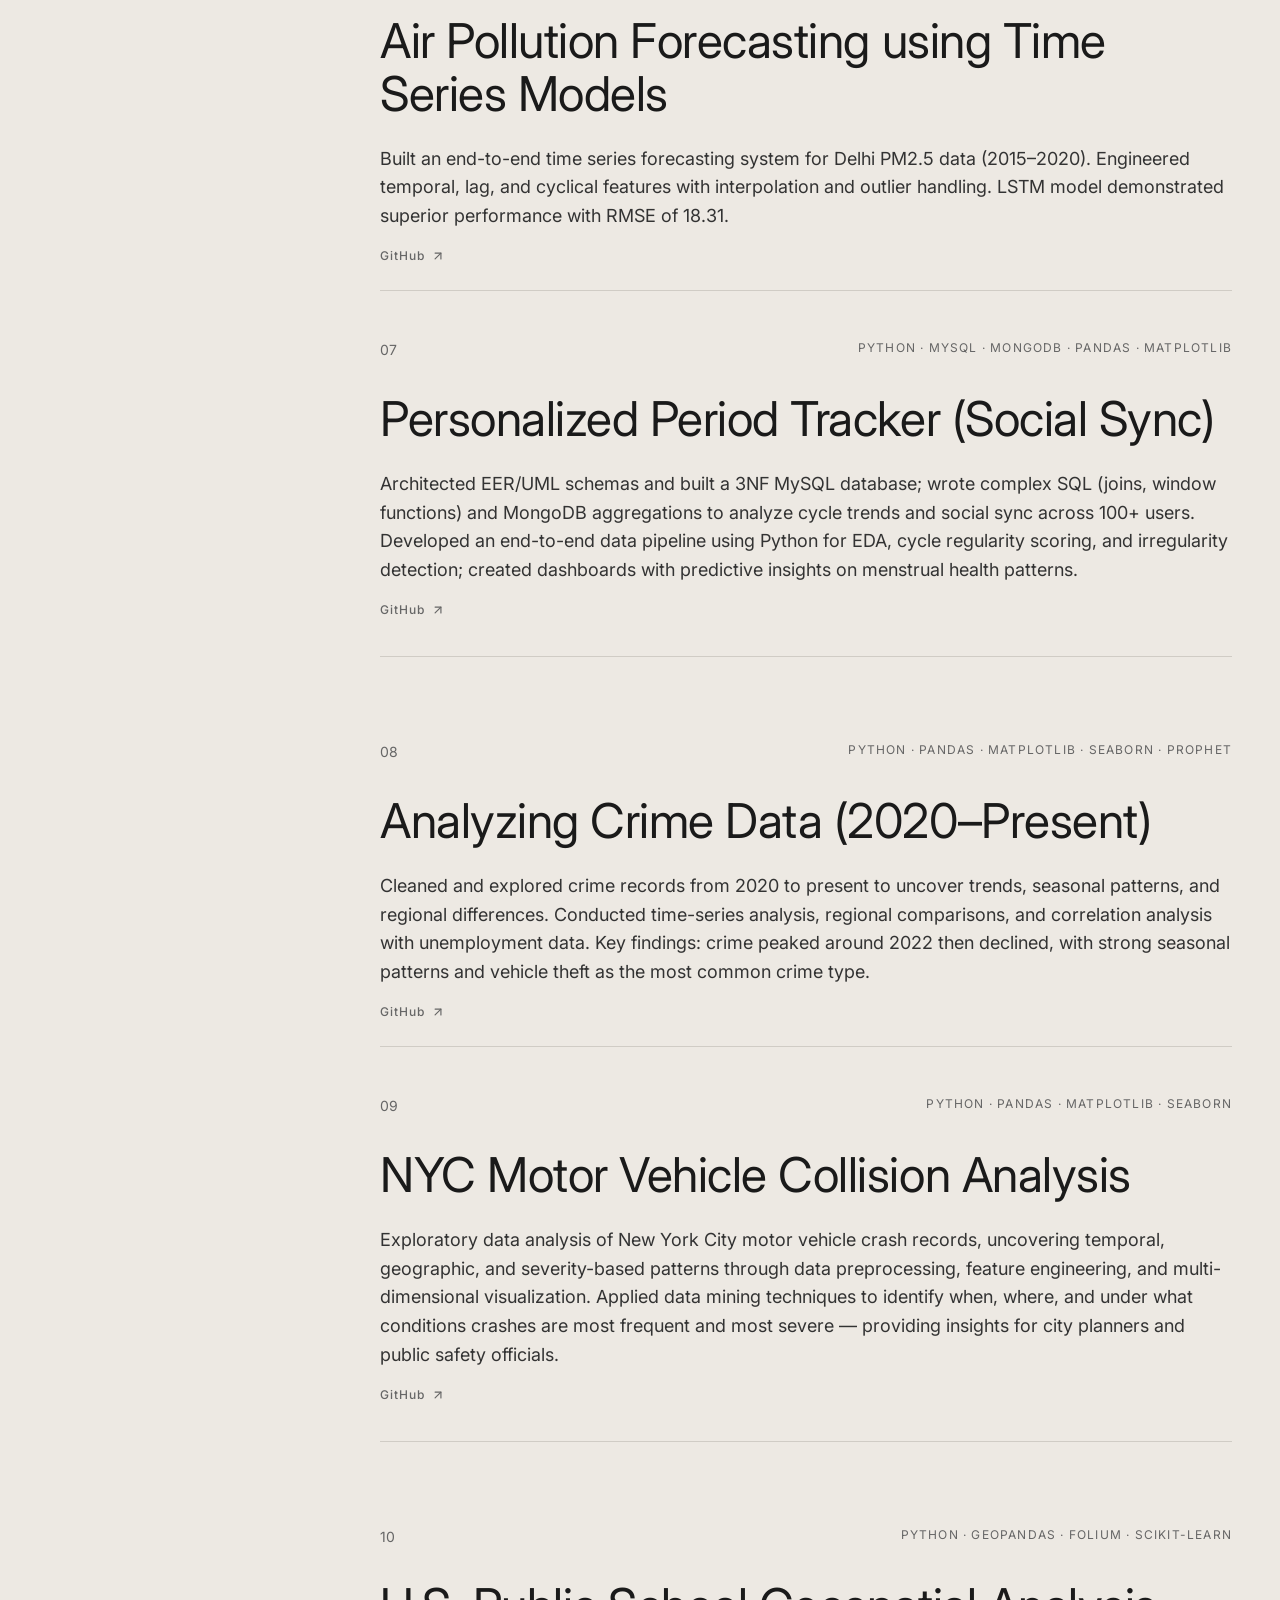
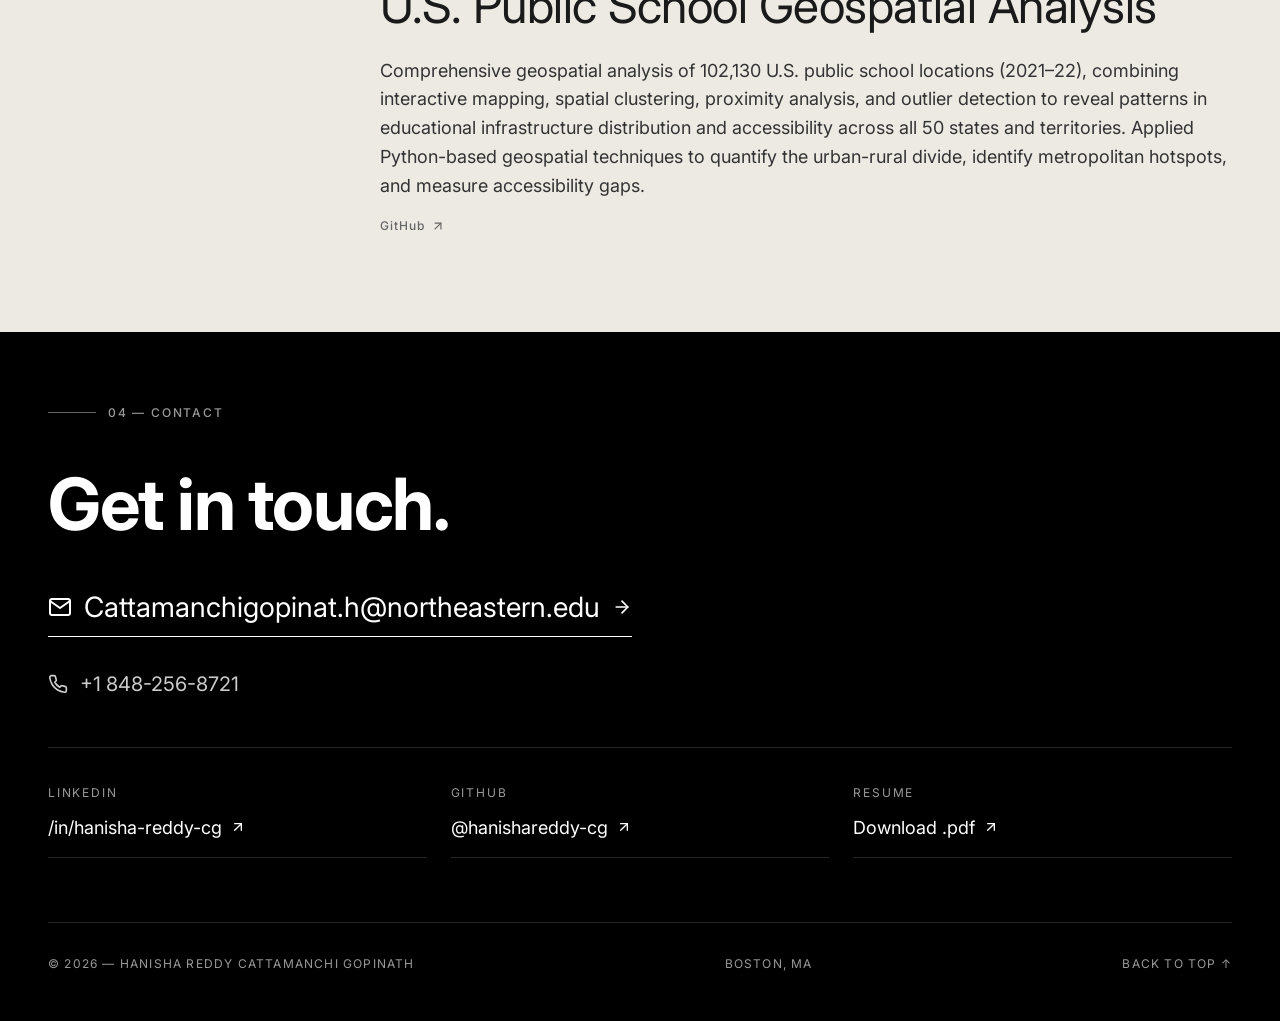
==== commit 3282a8d9: "add index.html for GitHub Pages Co-Authored-By: Claude Sonnet 4.6 <noreply@anthropic.com>" ====
--- a/portfolio-html/index.html
+++ b/portfolio-html/index.html
@@ -8,7 +8,858 @@
     <link rel="preconnect" href="https://fonts.googleapis.com">
     <link rel="preconnect" href="https://fonts.gstatic.com" crossorigin>
     <link href="https://fonts.googleapis.com/css2?family=Inter:wght@300;400;500;600;700&display=swap" rel="stylesheet">
-    <link rel="stylesheet" href="styles.css">
+    <style>
+/* ========================================
+   RESET & BASE STYLES
+   ======================================== */
+* {
+    margin: 0;
+    padding: 0;
+    box-sizing: border-box;
+}
+
+html {
+    scroll-behavior: smooth;
+    font-size: 16px;
+}
+
+body {
+    font-family: 'Inter', -apple-system, BlinkMacSystemFont, sans-serif;
+    background-color: #EDE9E3;
+    color: #1A1A1A;
+    line-height: 1.5;
+    -webkit-font-smoothing: antialiased;
+    -moz-osx-font-smoothing: grayscale;
+    overflow-x: hidden;
+}
+
+img {
+    max-width: 100%;
+    height: auto;
+    display: block;
+}
+
+a {
+    color: inherit;
+    text-decoration: none;
+}
+
+ul {
+    list-style: none;
+}
+
+/* ========================================
+   LAYOUT
+   ======================================== */
+.container {
+    max-width: 1400px;
+    margin: 0 auto;
+    padding: 0 24px;
+}
+
+@media (min-width: 1024px) {
+    .container {
+        padding: 0 48px;
+    }
+}
+
+/* ========================================
+   TYPOGRAPHY
+   ======================================== */
+.italic {
+    font-style: italic;
+    font-weight: 300;
+}
+
+/* ========================================
+   SCROLL REVEAL
+   ======================================== */
+.reveal {
+    opacity: 0;
+    transform: translateY(28px);
+    transition: opacity 0.7s cubic-bezier(0.22, 1, 0.36, 1),
+                transform 0.7s cubic-bezier(0.22, 1, 0.36, 1);
+}
+
+.reveal.visible {
+    opacity: 1;
+    transform: translateY(0);
+}
+
+/* ========================================
+   HERO LOAD ANIMATION
+   ======================================== */
+.hero-load {
+    opacity: 0;
+    transform: translateY(16px);
+    animation: heroFadeUp 0.9s cubic-bezier(0.22, 1, 0.36, 1) forwards;
+}
+
+.hero-load-delay-1 { animation-delay: 0.1s; }
+.hero-load-delay-2 { animation-delay: 0.25s; }
+.hero-load-delay-3 { animation-delay: 0.4s; }
+.hero-load-delay-4 { animation-delay: 0.55s; }
+
+@keyframes heroFadeUp {
+    to {
+        opacity: 1;
+        transform: translateY(0);
+    }
+}
+
+/* ========================================
+   HEADER & NAVIGATION
+   ======================================== */
+.header {
+    position: fixed;
+    top: 0;
+    left: 0;
+    right: 0;
+    z-index: 100;
+    background-color: #EDE9E3;
+    transition: all 0.3s ease;
+    padding: 16px 0;
+}
+
+.header.scrolled {
+    background-color: rgba(237, 233, 227, 0.95);
+    backdrop-filter: blur(10px);
+    -webkit-backdrop-filter: blur(10px);
+    border-bottom: 1px solid #D0CCC5;
+    box-shadow: 0 1px 3px rgba(0, 0, 0, 0.05);
+}
+
+.header-container {
+    display: flex;
+    align-items: center;
+    justify-content: space-between;
+    gap: 24px;
+}
+
+.logo {
+    font-size: 1.25rem;
+    font-weight: 400;
+    color: #1A1A1A;
+    transition: opacity 0.2s ease;
+}
+
+.logo:hover {
+    opacity: 0.7;
+}
+
+.nav {
+    display: none;
+    align-items: center;
+    gap: 32px;
+}
+
+@media (min-width: 768px) {
+    .nav {
+        display: flex;
+    }
+}
+
+.nav-link {
+    font-size: 0.875rem;
+    color: #666;
+    transition: color 0.25s cubic-bezier(0.22, 1, 0.36, 1);
+    display: flex;
+    align-items: center;
+    gap: 6px;
+    position: relative;
+}
+
+.nav-link::after {
+    content: '';
+    position: absolute;
+    bottom: -2px;
+    left: 0;
+    width: 0;
+    height: 1px;
+    background-color: #1A1A1A;
+    transition: width 0.3s cubic-bezier(0.22, 1, 0.36, 1);
+}
+
+.nav-link:hover {
+    color: #1A1A1A;
+}
+
+.nav-link:hover::after {
+    width: 100%;
+}
+
+.nav-num {
+    font-size: 0.75rem;
+    color: #999;
+}
+
+.resume-btn {
+    display: none;
+    background-color: #000;
+    color: #fff;
+    padding: 10px 24px;
+    border-radius: 999px;
+    font-size: 0.75rem;
+    font-weight: 500;
+    letter-spacing: 0.05em;
+    transition: opacity 0.25s cubic-bezier(0.22, 1, 0.36, 1),
+                transform 0.25s cubic-bezier(0.22, 1, 0.36, 1);
+    align-items: center;
+    gap: 8px;
+}
+
+@media (min-width: 768px) {
+    .resume-btn {
+        display: inline-flex;
+    }
+}
+
+.resume-btn:hover {
+    opacity: 0.8;
+    transform: translateY(-1px);
+}
+
+/* Mobile Menu */
+.mobile-menu-btn {
+    display: flex;
+    flex-direction: column;
+    justify-content: space-around;
+    width: 30px;
+    height: 30px;
+    background: transparent;
+    border: none;
+    cursor: pointer;
+    padding: 0;
+    z-index: 101;
+}
+
+@media (min-width: 768px) {
+    .mobile-menu-btn {
+        display: none;
+    }
+}
+
+.mobile-menu-btn span {
+    width: 100%;
+    height: 2px;
+    background-color: #1A1A1A;
+    transition: all 0.3s ease;
+}
+
+.mobile-menu-btn.active span:nth-child(1) {
+    transform: rotate(45deg) translate(7px, 7px);
+}
+
+.mobile-menu-btn.active span:nth-child(2) {
+    opacity: 0;
+}
+
+.mobile-menu-btn.active span:nth-child(3) {
+    transform: rotate(-45deg) translate(7px, -7px);
+}
+
+.mobile-nav {
+    display: none;
+    flex-direction: column;
+    gap: 16px;
+    padding: 24px;
+    background-color: #EDE9E3;
+    border-top: 1px solid #D0CCC5;
+}
+
+.mobile-nav.active {
+    display: flex;
+}
+
+@media (min-width: 768px) {
+    .mobile-nav {
+        display: none !important;
+    }
+}
+
+/* ========================================
+   HERO SECTION
+   ======================================== */
+.hero {
+    min-height: 100vh;
+    display: flex;
+    align-items: center;
+    padding: 90px 0 60px;
+}
+
+.tagline {
+    font-size: 0.75rem;
+    font-weight: 500;
+    letter-spacing: 0.15em;
+    color: #666;
+    margin-bottom: 36px;
+    text-transform: uppercase;
+}
+
+.hero-grid {
+    display: grid;
+    grid-template-columns: 1fr;
+    gap: 36px;
+    align-items: start;
+    margin-bottom: 48px;
+}
+
+@media (min-width: 1024px) {
+    .hero-grid {
+        grid-template-columns: 1.2fr 1fr;
+        gap: 48px;
+    }
+}
+
+.hero-title {
+    font-size: clamp(2.5rem, 8vw, 6rem);
+    font-weight: 700;
+    line-height: 0.95;
+    letter-spacing: -0.02em;
+    color: #1A1A1A;
+}
+
+.image-frame {
+    padding: 0;
+    background-color: transparent;
+    max-width: 72%;
+    margin-left: auto;
+}
+
+.image-frame img {
+    width: 100%;
+    aspect-ratio: 3/4;
+    object-fit: cover;
+    filter: brightness(0.88) saturate(0.85);
+}
+
+.image-caption {
+    font-size: 0.75rem;
+    color: #666;
+    margin-top: 12px;
+    letter-spacing: 0.1em;
+}
+
+.hero-bio {
+    max-width: 720px;
+    margin-bottom: 48px;
+}
+
+.hero-bio p {
+    font-size: 1.125rem;
+    line-height: 1.6;
+    color: #333;
+}
+
+.info-grid {
+    display: grid;
+    grid-template-columns: repeat(2, 1fr);
+    gap: 32px;
+    max-width: 800px;
+}
+
+@media (min-width: 768px) {
+    .info-grid {
+        grid-template-columns: repeat(4, 1fr);
+    }
+}
+
+.info-label {
+    font-size: 0.75rem;
+    letter-spacing: 0.15em;
+    color: #666;
+    margin-bottom: 8px;
+}
+
+.info-value {
+    font-size: 0.875rem;
+    font-weight: 500;
+    color: #1A1A1A;
+}
+
+/* ========================================
+   MARQUEE
+   ======================================== */
+.marquee-container {
+    background-color: #000;
+    color: #fff;
+    padding: 24px 0;
+    overflow: hidden;
+    width: 100%;
+}
+
+.marquee {
+    display: flex;
+    width: max-content;
+}
+
+.marquee-content {
+    display: flex;
+    align-items: center;
+    gap: 48px;
+    padding-right: 48px;
+    animation: marquee 30s linear infinite;
+    flex-shrink: 0;
+}
+
+.marquee-content span {
+    font-size: 1.125rem;
+    font-weight: 500;
+    white-space: nowrap;
+}
+
+.marquee-content .separator {
+    font-size: 1.5rem;
+}
+
+@keyframes marquee {
+    0% { transform: translateX(0); }
+    100% { transform: translateX(-100%); }
+}
+
+/* ========================================
+   SECTIONS
+   ======================================== */
+.section {
+    padding: 72px 0;
+}
+
+.section + .section {
+    border-top: 1px solid #D0CCC5;
+}
+
+.section-header {
+    display: flex;
+    align-items: center;
+    gap: 12px;
+    margin-bottom: 48px;
+}
+
+.section-line {
+    width: 48px;
+    height: 1px;
+    background-color: #666;
+}
+
+.section-num {
+    font-size: 0.75rem;
+    font-weight: 500;
+    letter-spacing: 0.15em;
+    color: #666;
+    text-transform: uppercase;
+}
+
+.section-header.dark .section-line {
+    background-color: rgba(255, 255, 255, 0.4);
+}
+
+.section-header.dark .section-num {
+    color: rgba(255, 255, 255, 0.6);
+}
+
+.section-grid {
+    display: grid;
+    grid-template-columns: 1fr;
+    gap: 36px;
+}
+
+@media (min-width: 1024px) {
+    .section-grid {
+        grid-template-columns: 3fr 9fr;
+        gap: 48px;
+    }
+}
+
+.section-intro {
+    font-size: 0.875rem;
+    line-height: 1.6;
+    color: #666;
+}
+
+.large-text {
+    font-size: clamp(1.5rem, 4vw, 3rem);
+    line-height: 1.2;
+    color: #1A1A1A;
+    margin-bottom: 48px;
+    letter-spacing: -0.01em;
+}
+
+/* ========================================
+   SKILLS / PILLS
+   ======================================== */
+.skills-group {
+    margin-bottom: 36px;
+}
+
+.skills-title {
+    font-size: 0.75rem;
+    letter-spacing: 0.15em;
+    color: #666;
+    margin-bottom: 16px;
+    text-transform: uppercase;
+    font-weight: 500;
+}
+
+.pills {
+    display: flex;
+    flex-wrap: wrap;
+    gap: 12px;
+}
+
+.pill {
+    display: inline-block;
+    padding: 8px 16px;
+    border: 1px solid #D0CCC5;
+    border-radius: 999px;
+    font-size: 0.875rem;
+    color: #1A1A1A;
+    background-color: transparent;
+    transition: border-color 0.25s cubic-bezier(0.22, 1, 0.36, 1),
+                transform 0.25s cubic-bezier(0.22, 1, 0.36, 1),
+                background-color 0.25s cubic-bezier(0.22, 1, 0.36, 1);
+    white-space: nowrap;
+}
+
+.pill:hover {
+    border-color: #1A1A1A;
+    background-color: #1A1A1A;
+    color: #EDE9E3;
+    transform: translateY(-2px);
+}
+
+/* ========================================
+   TIMELINE
+   ======================================== */
+.timeline-item {
+    margin-bottom: 36px;
+}
+
+.timeline-date {
+    font-size: 0.75rem;
+    letter-spacing: 0.15em;
+    color: #666;
+    margin-bottom: 16px;
+    text-transform: uppercase;
+}
+
+.timeline-title {
+    font-size: clamp(1.75rem, 3.5vw, 2.5rem);
+    font-weight: 400;
+    margin-bottom: 8px;
+    color: #1A1A1A;
+    line-height: 1.1;
+}
+
+.timeline-company {
+    font-size: 1.125rem;
+    color: #666;
+    margin-bottom: 24px;
+}
+
+.timeline-detail {
+    font-size: 0.875rem;
+    color: #666;
+}
+
+.timeline-list li {
+    display: flex;
+    gap: 16px;
+    margin-bottom: 16px;
+    font-size: 1rem;
+    line-height: 1.6;
+    color: #333;
+}
+
+.dash {
+    color: #666;
+    flex-shrink: 0;
+    margin-top: 2px;
+}
+
+.divider {
+    width: 100%;
+    height: 1px;
+    background-color: #D0CCC5;
+    margin: 36px 0;
+}
+
+.dark-divider {
+    background-color: rgba(255, 255, 255, 0.15);
+    margin: 36px 0;
+}
+
+.education-block {
+    margin-top: 64px;
+}
+
+.education-header {
+    font-size: 0.75rem;
+    letter-spacing: 0.15em;
+    color: #666;
+    margin-bottom: 36px;
+    text-transform: uppercase;
+    font-weight: 500;
+}
+
+/* ========================================
+   PROJECTS
+   ======================================== */
+.project-card {
+    margin-bottom: 0;
+}
+
+.project-dark {
+    background-color: transparent;
+    color: #1A1A1A;
+    padding: 24px 0;
+}
+
+.project-light {
+    background-color: transparent;
+    color: #1A1A1A;
+    padding: 24px 0;
+}
+
+.project-header {
+    display: flex;
+    justify-content: space-between;
+    align-items: flex-start;
+    margin-bottom: 32px;
+    gap: 24px;
+}
+
+.project-num {
+    font-size: 0.875rem;
+    color: #666;
+}
+
+.project-meta {
+    text-align: right;
+}
+
+.project-tech {
+    font-size: 0.75rem;
+    letter-spacing: 0.1em;
+    margin-bottom: 4px;
+    color: #666;
+}
+
+.project-date {
+    font-size: 0.75rem;
+    letter-spacing: 0.1em;
+    color: #666;
+}
+
+.project-title {
+    font-size: clamp(2rem, 4vw, 3rem);
+    font-weight: 400;
+    line-height: 1.1;
+    margin-bottom: 24px;
+    letter-spacing: -0.01em;
+}
+
+.project-desc {
+    font-size: 1.125rem;
+    line-height: 1.6;
+    color: #333;
+}
+
+.project-link {
+    display: inline-flex;
+    align-items: center;
+    gap: 6px;
+    margin-top: 16px;
+    font-size: 0.75rem;
+    font-weight: 500;
+    letter-spacing: 0.08em;
+    color: #666;
+    transition: color 0.25s cubic-bezier(0.22, 1, 0.36, 1),
+                gap 0.25s cubic-bezier(0.22, 1, 0.36, 1);
+}
+
+.project-link:hover {
+    color: #1A1A1A;
+    gap: 10px;
+}
+
+.project-light .divider {
+    margin-top: 24px;
+    margin-bottom: 0;
+}
+
+/* ========================================
+   CONTACT SECTION (Dark)
+   ======================================== */
+.contact-section {
+    background-color: #000;
+    color: #fff;
+    padding: 72px 0 48px;
+}
+
+.contact-title {
+    font-size: clamp(2.25rem, 6vw, 4.5rem);
+    font-weight: 700;
+    line-height: 0.95;
+    letter-spacing: -0.02em;
+    margin-bottom: 48px;
+    color: #fff;
+}
+
+.contact-info {
+    margin-bottom: 48px;
+}
+
+.contact-email {
+    font-size: clamp(1.25rem, 3vw, 1.75rem);
+    color: #fff;
+    display: inline-flex;
+    align-items: center;
+    gap: 12px;
+    border-bottom: 1px solid #fff;
+    padding-bottom: 8px;
+    margin-bottom: 32px;
+    transition: opacity 0.2s ease;
+    word-break: break-all;
+}
+
+.contact-email:hover {
+    opacity: 0.7;
+}
+
+.contact-email svg {
+    flex-shrink: 0;
+}
+
+.contact-phone {
+    font-size: 1.25rem;
+    color: rgba(255, 255, 255, 0.8);
+    display: flex;
+    align-items: center;
+    gap: 12px;
+    transition: color 0.2s ease;
+}
+
+.contact-phone:hover {
+    color: #fff;
+}
+
+.contact-links {
+    display: grid;
+    grid-template-columns: 1fr;
+    gap: 24px;
+    margin-bottom: 64px;
+}
+
+@media (min-width: 768px) {
+    .contact-links {
+        grid-template-columns: repeat(3, 1fr);
+    }
+}
+
+.contact-link-item {
+    padding-bottom: 16px;
+    border-bottom: 1px solid rgba(255, 255, 255, 0.15);
+}
+
+.link-label {
+    font-size: 0.75rem;
+    letter-spacing: 0.15em;
+    color: rgba(255, 255, 255, 0.6);
+    margin-bottom: 12px;
+    text-transform: uppercase;
+}
+
+.link-value {
+    font-size: 1.125rem;
+    color: #fff;
+    display: flex;
+    align-items: center;
+    gap: 8px;
+    transition: opacity 0.2s ease;
+}
+
+.link-value:hover {
+    opacity: 0.7;
+}
+
+/* ========================================
+   FOOTER
+   ======================================== */
+.footer {
+    display: flex;
+    flex-wrap: wrap;
+    justify-content: space-between;
+    align-items: center;
+    gap: 16px;
+    font-size: 0.75rem;
+    letter-spacing: 0.1em;
+    color: rgba(255, 255, 255, 0.6);
+    padding-top: 32px;
+    border-top: 1px solid rgba(255, 255, 255, 0.15);
+}
+
+.back-to-top {
+    background: transparent;
+    border: none;
+    color: rgba(255, 255, 255, 0.6);
+    cursor: pointer;
+    font-size: 0.75rem;
+    letter-spacing: 0.1em;
+    transition: color 0.2s ease;
+    font-family: inherit;
+    padding: 0;
+}
+
+.back-to-top:hover {
+    color: #fff;
+}
+
+/* ========================================
+   RESPONSIVE ADJUSTMENTS
+   ======================================== */
+@media (max-width: 768px) {
+    .section {
+        padding: 48px 0;
+    }
+
+    .section-header {
+        margin-bottom: 28px;
+    }
+
+    .project-dark {
+        padding: 20px 0;
+    }
+
+    .timeline-list li {
+        font-size: 0.95rem;
+    }
+
+    .hero-bio p {
+        font-size: 1rem;
+    }
+}
+
+/* Selection */
+::selection {
+    background: #1A1A1A;
+    color: #EDE9E3;
+}
+
+/* Scrollbar */
+::-webkit-scrollbar {
+    width: 8px;
+}
+
+::-webkit-scrollbar-track {
+    background: #EDE9E3;
+}
+
+::-webkit-scrollbar-thumb {
+    background: #1A1A1A;
+    border-radius: 4px;
+}
+
+    </style>
 </head>
 <body>
     <!-- Header / Navigation -->
@@ -60,7 +911,7 @@
 
                 <div class="hero-image">
                     <div class="image-frame">
-                        <img src="profile.jpg" alt="Hanisha Reddy">
+                        <img src="[data-uri]" alt="Hanisha Reddy">
                     </div>
                 </div>
             </div>
@@ -284,6 +1135,27 @@
                         <div class="project-header">
                             <span class="project-num">01</span>
                             <div class="project-meta">
+                                <p class="project-tech">PYTHON · POSTGRESQL · ELASTICSEARCH · DOCKER · STREAMLIT · GITHUB ACTIONS</p>
+                            </div>
+                        </div>
+                        <h3 class="project-title">ClinIQ — Offline Vectorless RAG Clinical Record Intelligence</h3>
+                        <p class="project-desc">
+                            Designed a vectorless retrieval architecture separating structured clinical data (PostgreSQL) from free-text notes (Elasticsearch BM25),
+                            eliminating embedding costs and numerical hallucination while ensuring every retrieved fact remains fully auditable.
+                            Implemented a 6-stage async pipeline with parallel retrieval, rule-based reranking, and context assembly; deployed a containerized
+                            4-service system with Docker Compose, GitHub Actions CI with 45 passing tests, and a Streamlit frontend — achieving 0.82 BERTScore F1 across 15 offline retrieval evaluations.
+                        </p>
+                        <a href="https://github.com/hanishareddy-cg/ClinIQ" target="_blank" class="project-link">
+                            GitHub
+                            <svg xmlns="http://www.w3.org/2000/svg" width="14" height="14" viewBox="0 0 24 24" fill="none" stroke="currentColor" stroke-width="2" stroke-linecap="round" stroke-linejoin="round"><line x1="7" y1="17" x2="17" y2="7"></line><polyline points="7 7 17 7 17 17"></polyline></svg>
+                        </a>
+                        <div class="divider"></div>
+                    </div>
+
+                    <div class="project-card project-light">
+                        <div class="project-header">
+                            <span class="project-num">02</span>
+                            <div class="project-meta">
                                 <p class="project-tech">PYTHON · PANDAS · SCIKIT-LEARN · MATPLOTLIB · SEABORN</p>
                             </div>
                         </div>
@@ -300,9 +1172,9 @@
                         <div class="divider"></div>
                     </div>
 
-                    <div class="project-card project-light">
+                    <div class="project-card project-dark">
                         <div class="project-header">
-                            <span class="project-num">02</span>
+                            <span class="project-num">03</span>
                             <div class="project-meta">
                                 <p class="project-tech">PYTHON · SCIKIT-LEARN · PANDAS · COLLABORATIVE FILTERING · SVD</p>
                             </div>
@@ -321,9 +1193,9 @@
                         <div class="divider"></div>
                     </div>
 
-                    <div class="project-card project-dark">
+                    <div class="project-card project-light">
                         <div class="project-header">
-                            <span class="project-num">03</span>
+                            <span class="project-num">04</span>
                             <div class="project-meta">
                                 <p class="project-tech">PYTHON · TENSORFLOW · KERAS · CNN</p>
                             </div>
@@ -341,9 +1213,9 @@
                         <div class="divider"></div>
                     </div>
 
-                    <div class="project-card project-light">
+                    <div class="project-card project-dark">
                         <div class="project-header">
-                            <span class="project-num">04</span>
+                            <span class="project-num">05</span>
                             <div class="project-meta">
                                 <p class="project-tech">PYTHON · PANDAS · SCIKIT-LEARN</p>
                             </div>
@@ -361,9 +1233,9 @@
                         <div class="divider"></div>
                     </div>
 
-                    <div class="project-card project-dark">
+                    <div class="project-card project-light">
                         <div class="project-header">
-                            <span class="project-num">05</span>
+                            <span class="project-num">06</span>
                             <div class="project-meta">
                                 <p class="project-tech">PYTHON · ARIMA · SARIMA · LSTM</p>
                             </div>
@@ -381,9 +1253,9 @@
                         <div class="divider"></div>
                     </div>
 
-                    <div class="project-card project-light">
+                    <div class="project-card project-dark">
                         <div class="project-header">
-                            <span class="project-num">06</span>
+                            <span class="project-num">07</span>
                             <div class="project-meta">
                                 <p class="project-tech">PYTHON · MYSQL · MONGODB · PANDAS · MATPLOTLIB</p>
                             </div>
@@ -402,9 +1274,9 @@
                         <div class="divider"></div>
                     </div>
 
-                    <div class="project-card project-dark">
+                    <div class="project-card project-light">
                         <div class="project-header">
-                            <span class="project-num">07</span>
+                            <span class="project-num">08</span>
                             <div class="project-meta">
                                 <p class="project-tech">PYTHON · PANDAS · MATPLOTLIB · SEABORN · PROPHET</p>
                             </div>
@@ -422,9 +1294,9 @@
                         <div class="divider"></div>
                     </div>
 
-                    <div class="project-card project-light">
+                    <div class="project-card project-dark">
                         <div class="project-header">
-                            <span class="project-num">08</span>
+                            <span class="project-num">09</span>
                             <div class="project-meta">
                                 <p class="project-tech">PYTHON · PANDAS · MATPLOTLIB · SEABORN</p>
                             </div>
@@ -443,9 +1315,9 @@
                         <div class="divider"></div>
                     </div>
 
-                    <div class="project-card project-dark">
+                    <div class="project-card project-light">
                         <div class="project-header">
-                            <span class="project-num">09</span>
+                            <span class="project-num">10</span>
                             <div class="project-meta">
                                 <p class="project-tech">PYTHON · GEOPANDAS · FOLIUM · SCIKIT-LEARN</p>
                             </div>
@@ -526,6 +1398,96 @@
         </div>
     </section>
 
-    <script src="script.js"></script>
+    <script>
+// ========================================
+// PORTFOLIO INTERACTIVITY
+// ========================================
+
+// Set current year in footer
+document.getElementById('currentYear').textContent = new Date().getFullYear();
+
+// ========================================
+// HEADER SCROLL EFFECT
+// ========================================
+const header = document.getElementById('header');
+
+window.addEventListener('scroll', () => {
+    if (window.pageYOffset > 50) {
+        header.classList.add('scrolled');
+    } else {
+        header.classList.remove('scrolled');
+    }
+});
+
+// ========================================
+// MOBILE MENU TOGGLE
+// ========================================
+const mobileMenuBtn = document.getElementById('mobileMenuBtn');
+const mobileNav = document.getElementById('mobileNav');
+
+mobileMenuBtn.addEventListener('click', () => {
+    mobileMenuBtn.classList.toggle('active');
+    mobileNav.classList.toggle('active');
+});
+
+// Close mobile menu when clicking on a link
+const mobileNavLinks = mobileNav.querySelectorAll('.nav-link');
+mobileNavLinks.forEach(link => {
+    link.addEventListener('click', () => {
+        mobileMenuBtn.classList.remove('active');
+        mobileNav.classList.remove('active');
+    });
+});
+
+// ========================================
+// SMOOTH SCROLL FOR NAVIGATION
+// ========================================
+const navLinks = document.querySelectorAll('a[href^="#"]');
+navLinks.forEach(link => {
+    link.addEventListener('click', (e) => {
+        const targetId = link.getAttribute('href');
+        if (targetId === '#') return;
+        
+        const targetElement = document.querySelector(targetId);
+        if (targetElement) {
+            e.preventDefault();
+            const headerHeight = header.offsetHeight;
+            const targetPosition = targetElement.offsetTop - headerHeight;
+            
+            window.scrollTo({
+                top: targetPosition,
+                behavior: 'smooth'
+            });
+        }
+    });
+});
+
+// ========================================
+// SCROLL REVEAL
+// ========================================
+const revealObserver = new IntersectionObserver((entries) => {
+    entries.forEach(entry => {
+        if (entry.isIntersecting) {
+            entry.target.classList.add('visible');
+            revealObserver.unobserve(entry.target);
+        }
+    });
+}, {
+    threshold: 0.08,
+    rootMargin: '0px 0px -40px 0px'
+});
+
+document.querySelectorAll(
+    '.section-header, .timeline-item, .project-card, .skills-group, .large-text, .contact-info, .contact-links, .contact-title'
+).forEach((el, i) => {
+    el.classList.add('reveal');
+    el.style.transitionDelay = `${(i % 4) * 0.08}s`;
+    revealObserver.observe(el);
+});
+
+console.log('%cHanisha\'s Portfolio', 'color: #1A1A1A; font-size: 24px; font-weight: bold;');
+console.log('%cBuilt with HTML, CSS, and JavaScript', 'color: #666; font-size: 12px;');
+
+    </script>
 </body>
 </html>
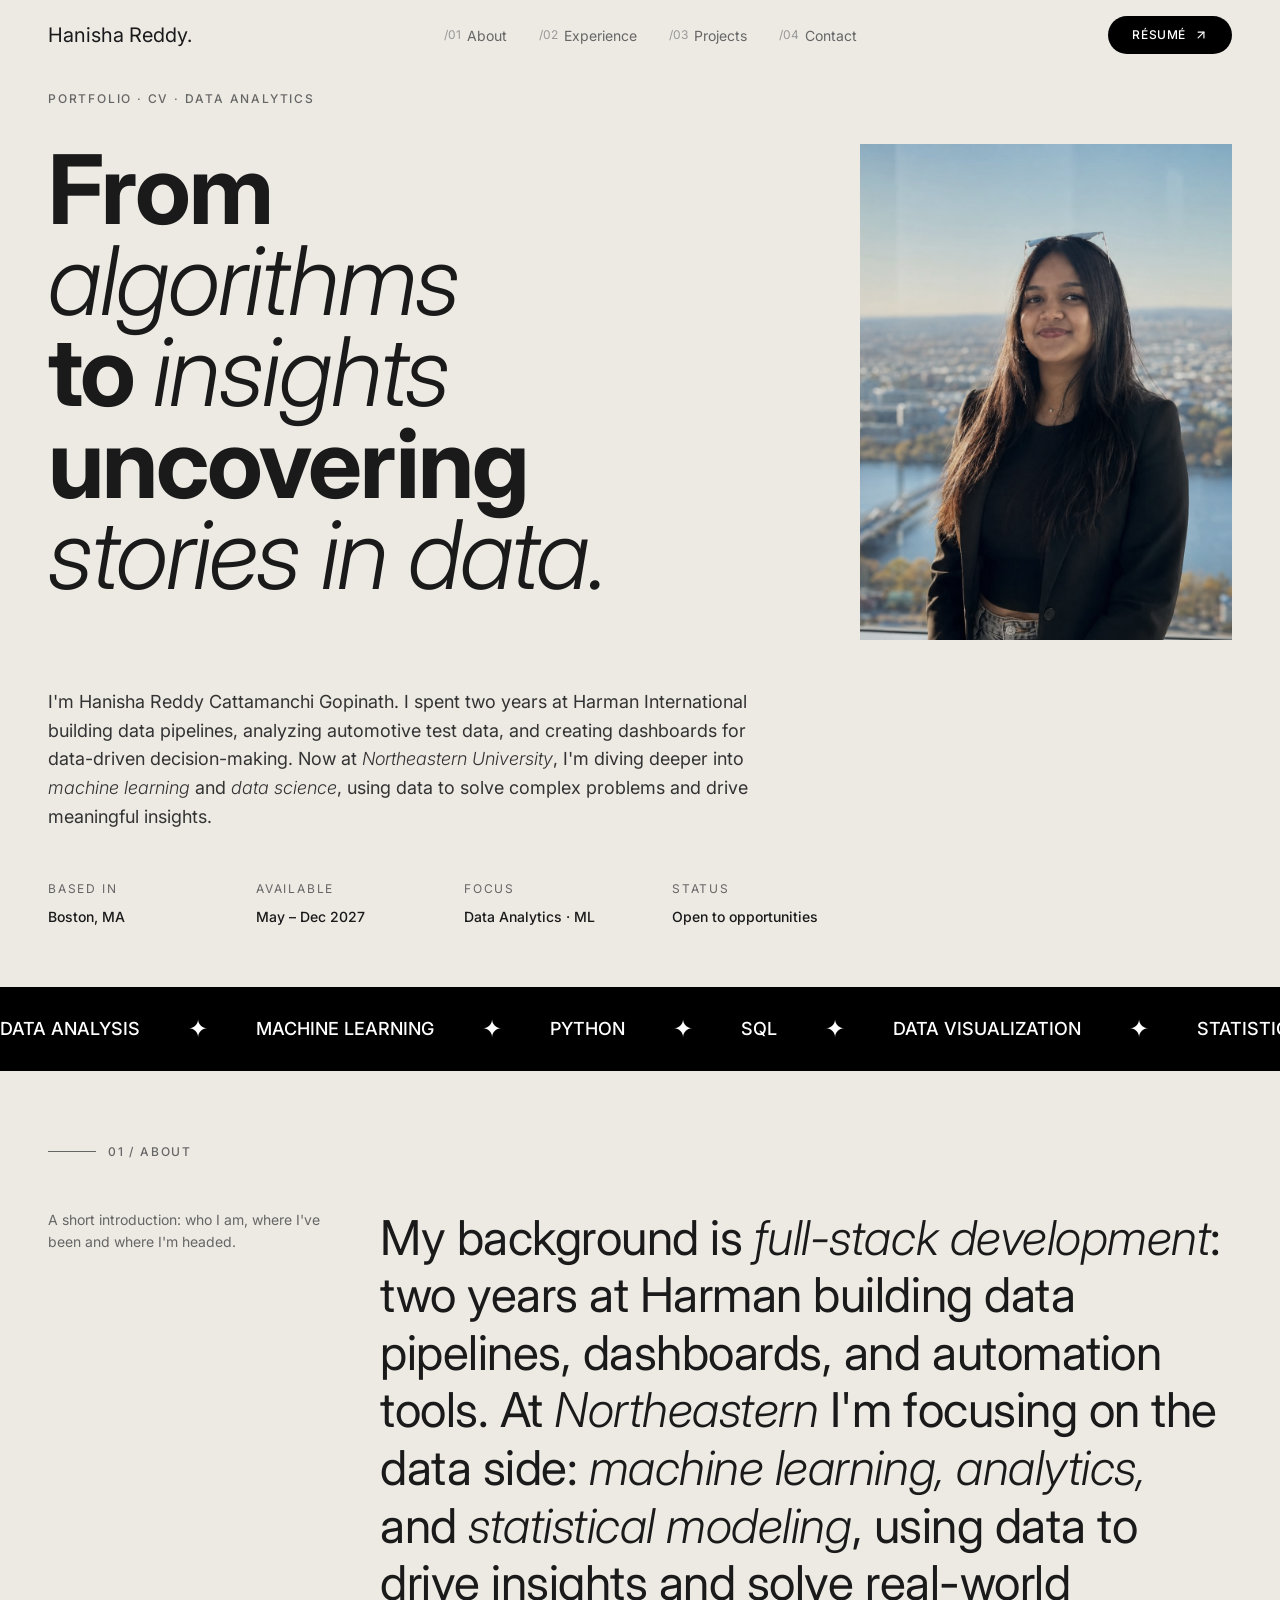
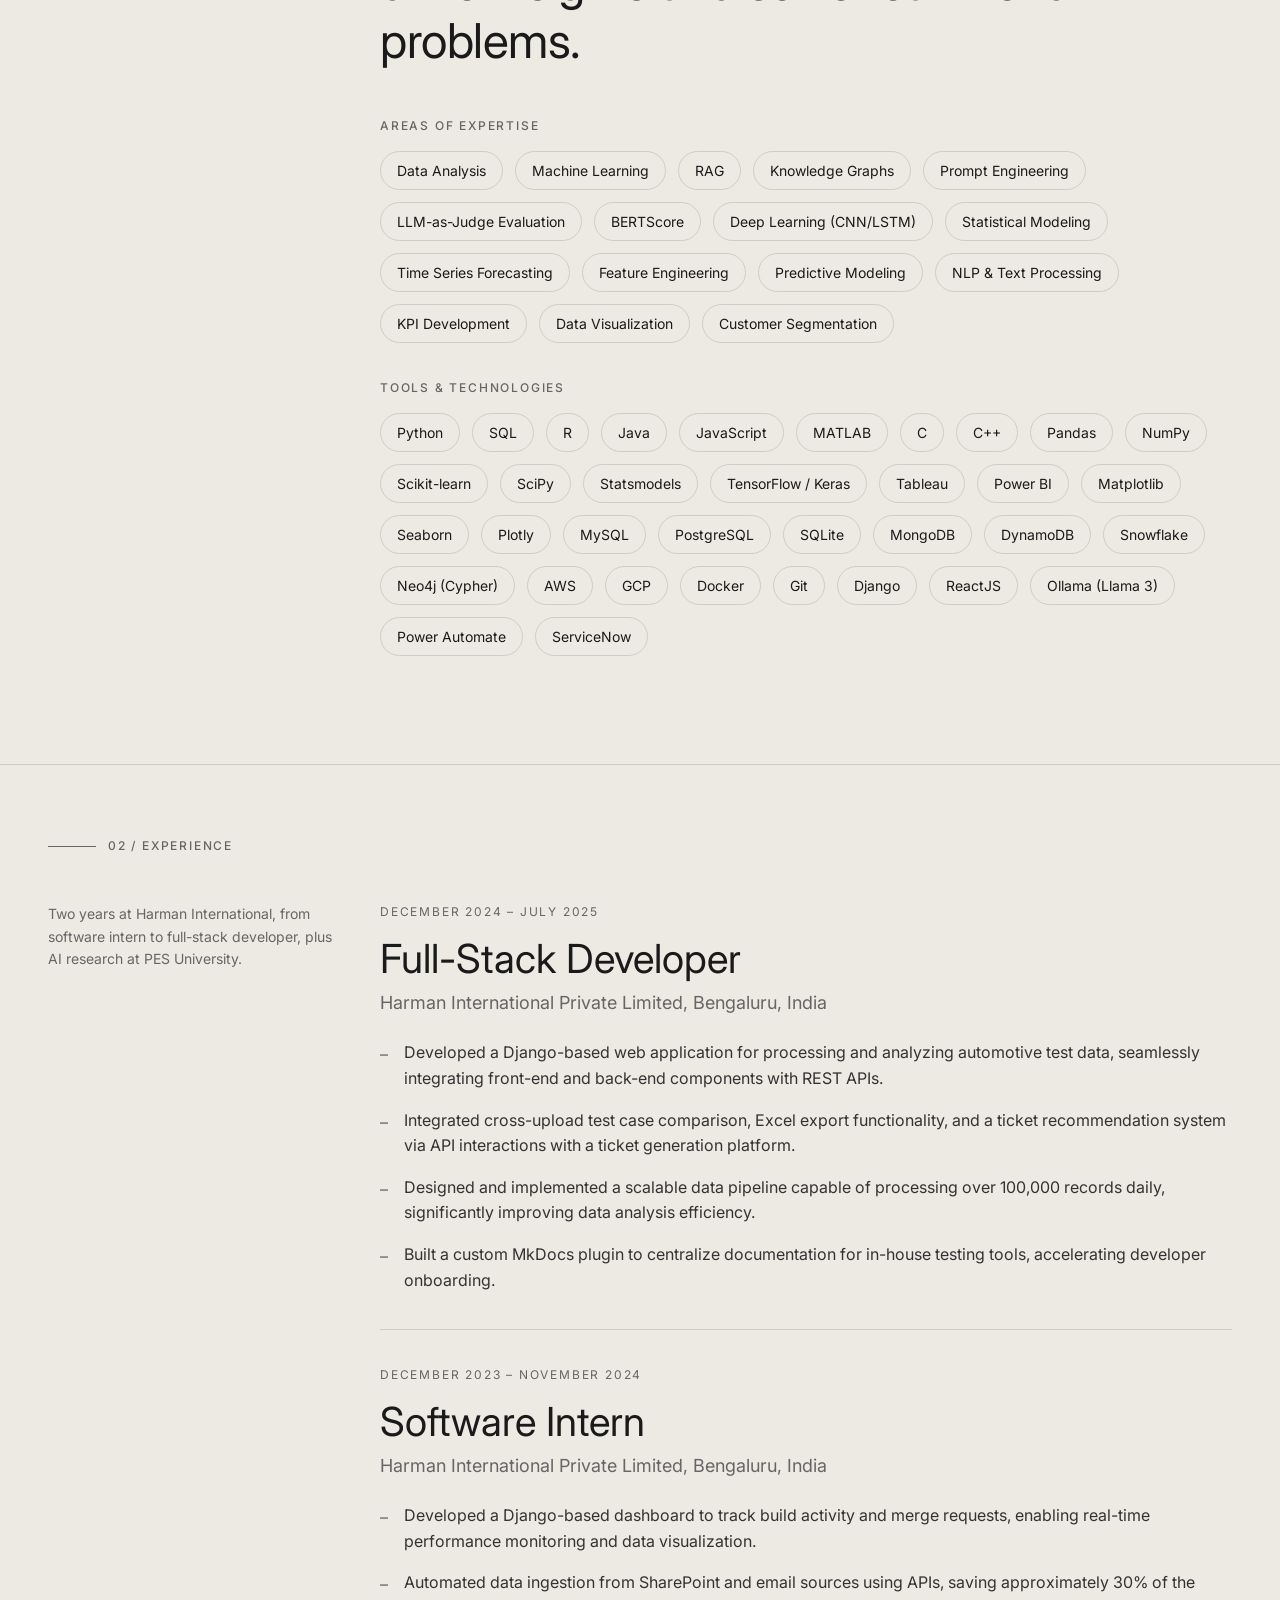
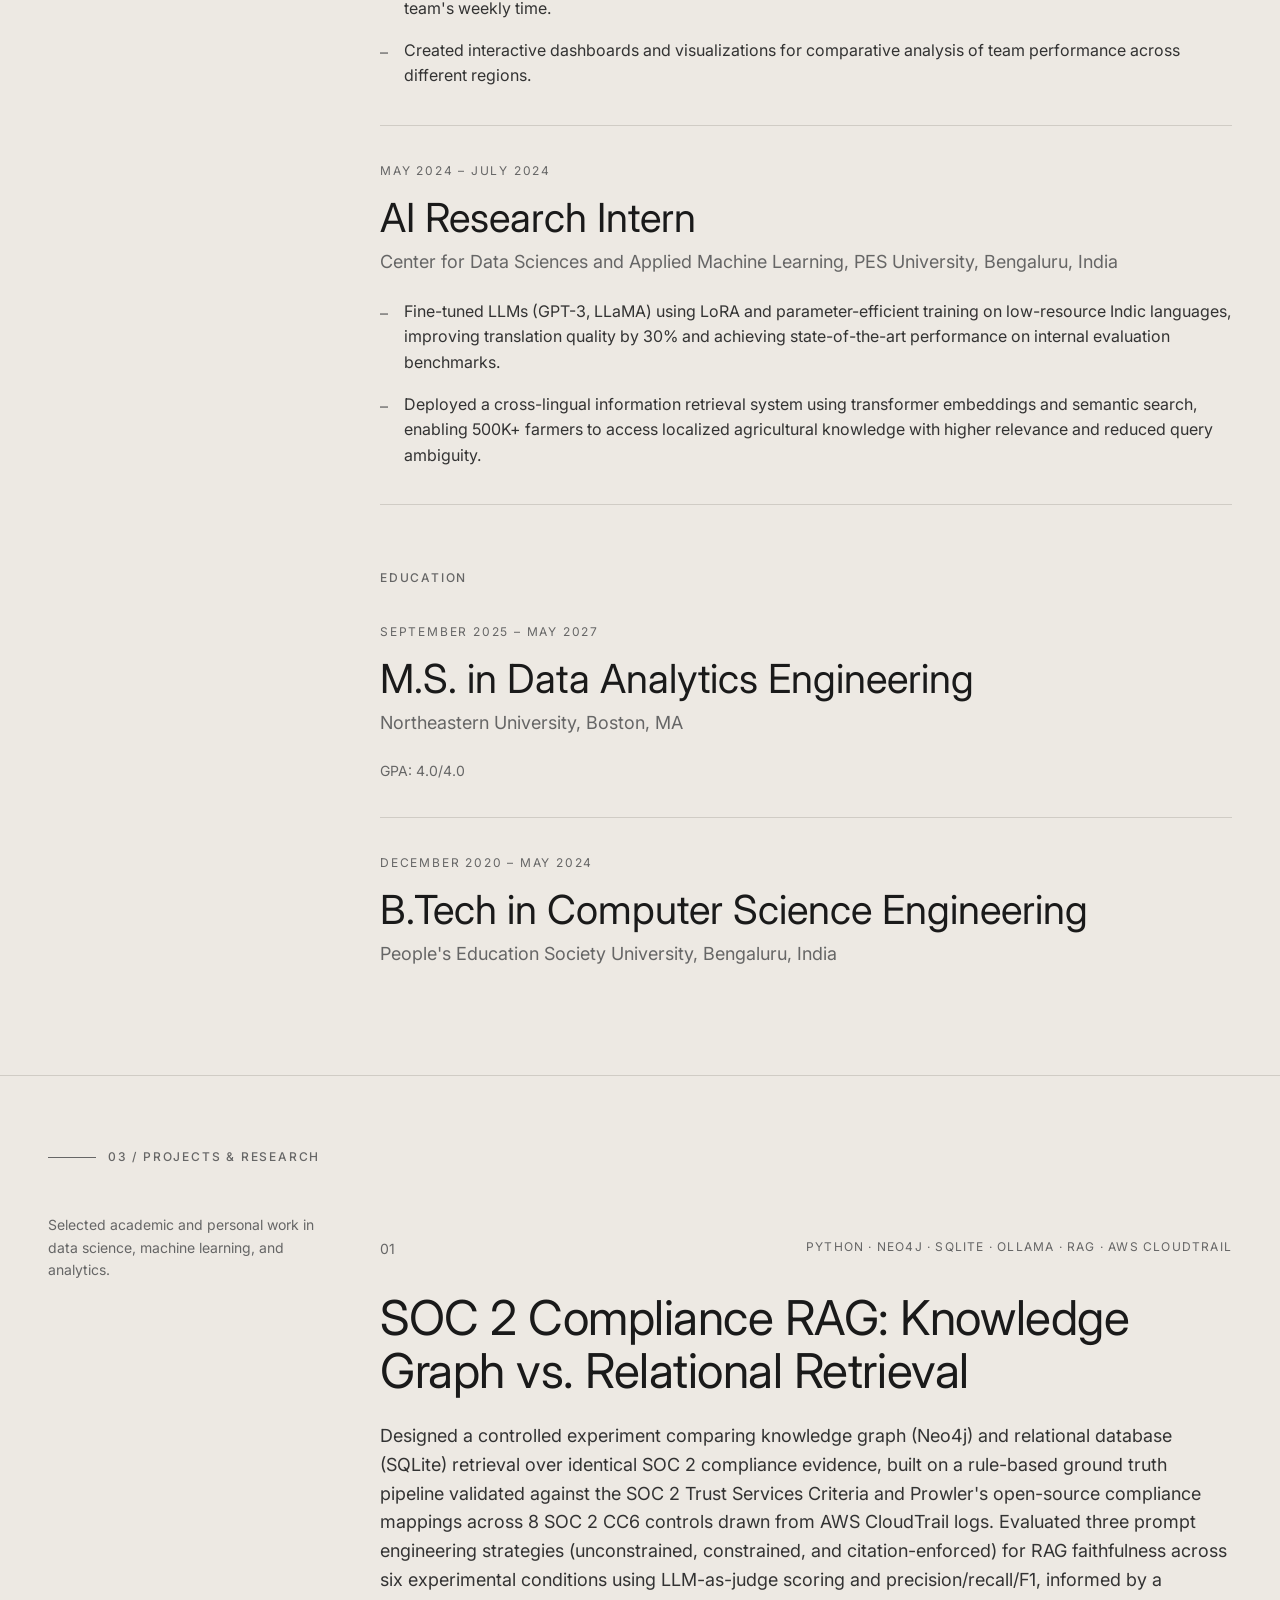
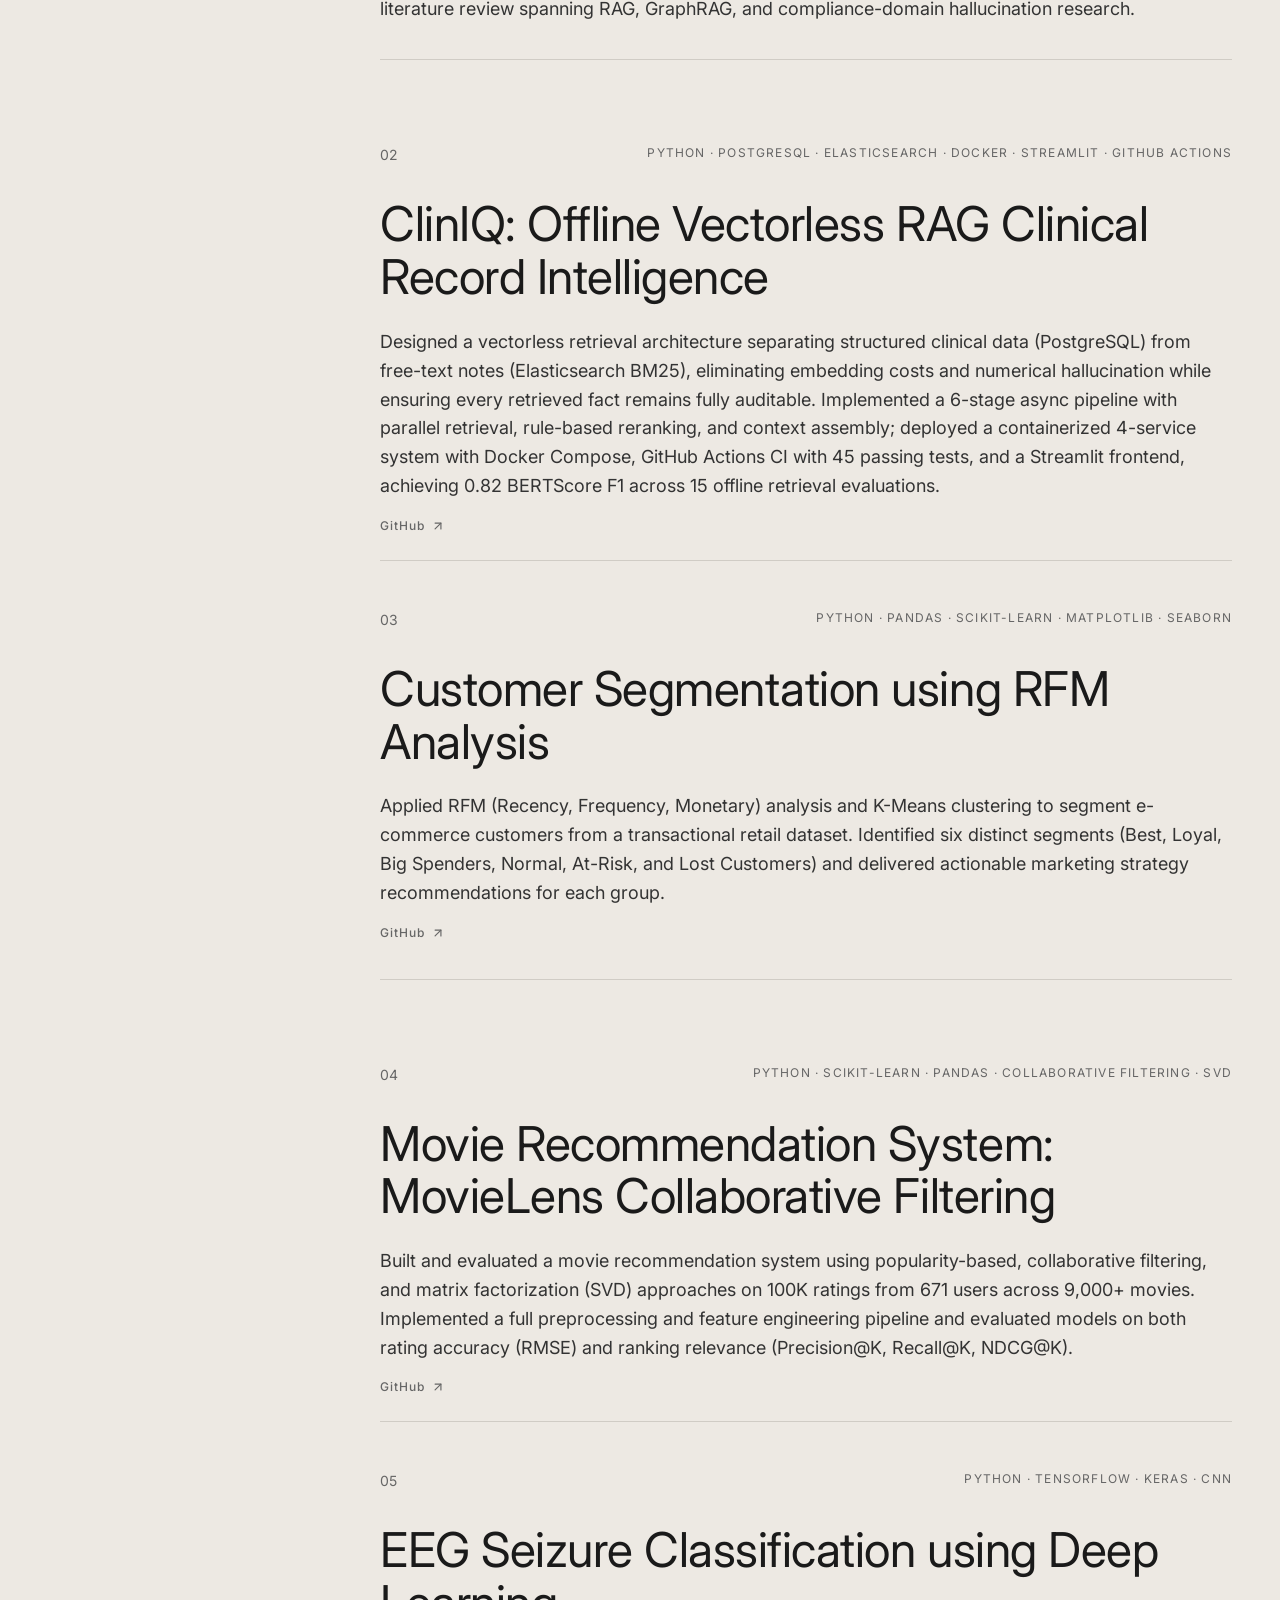
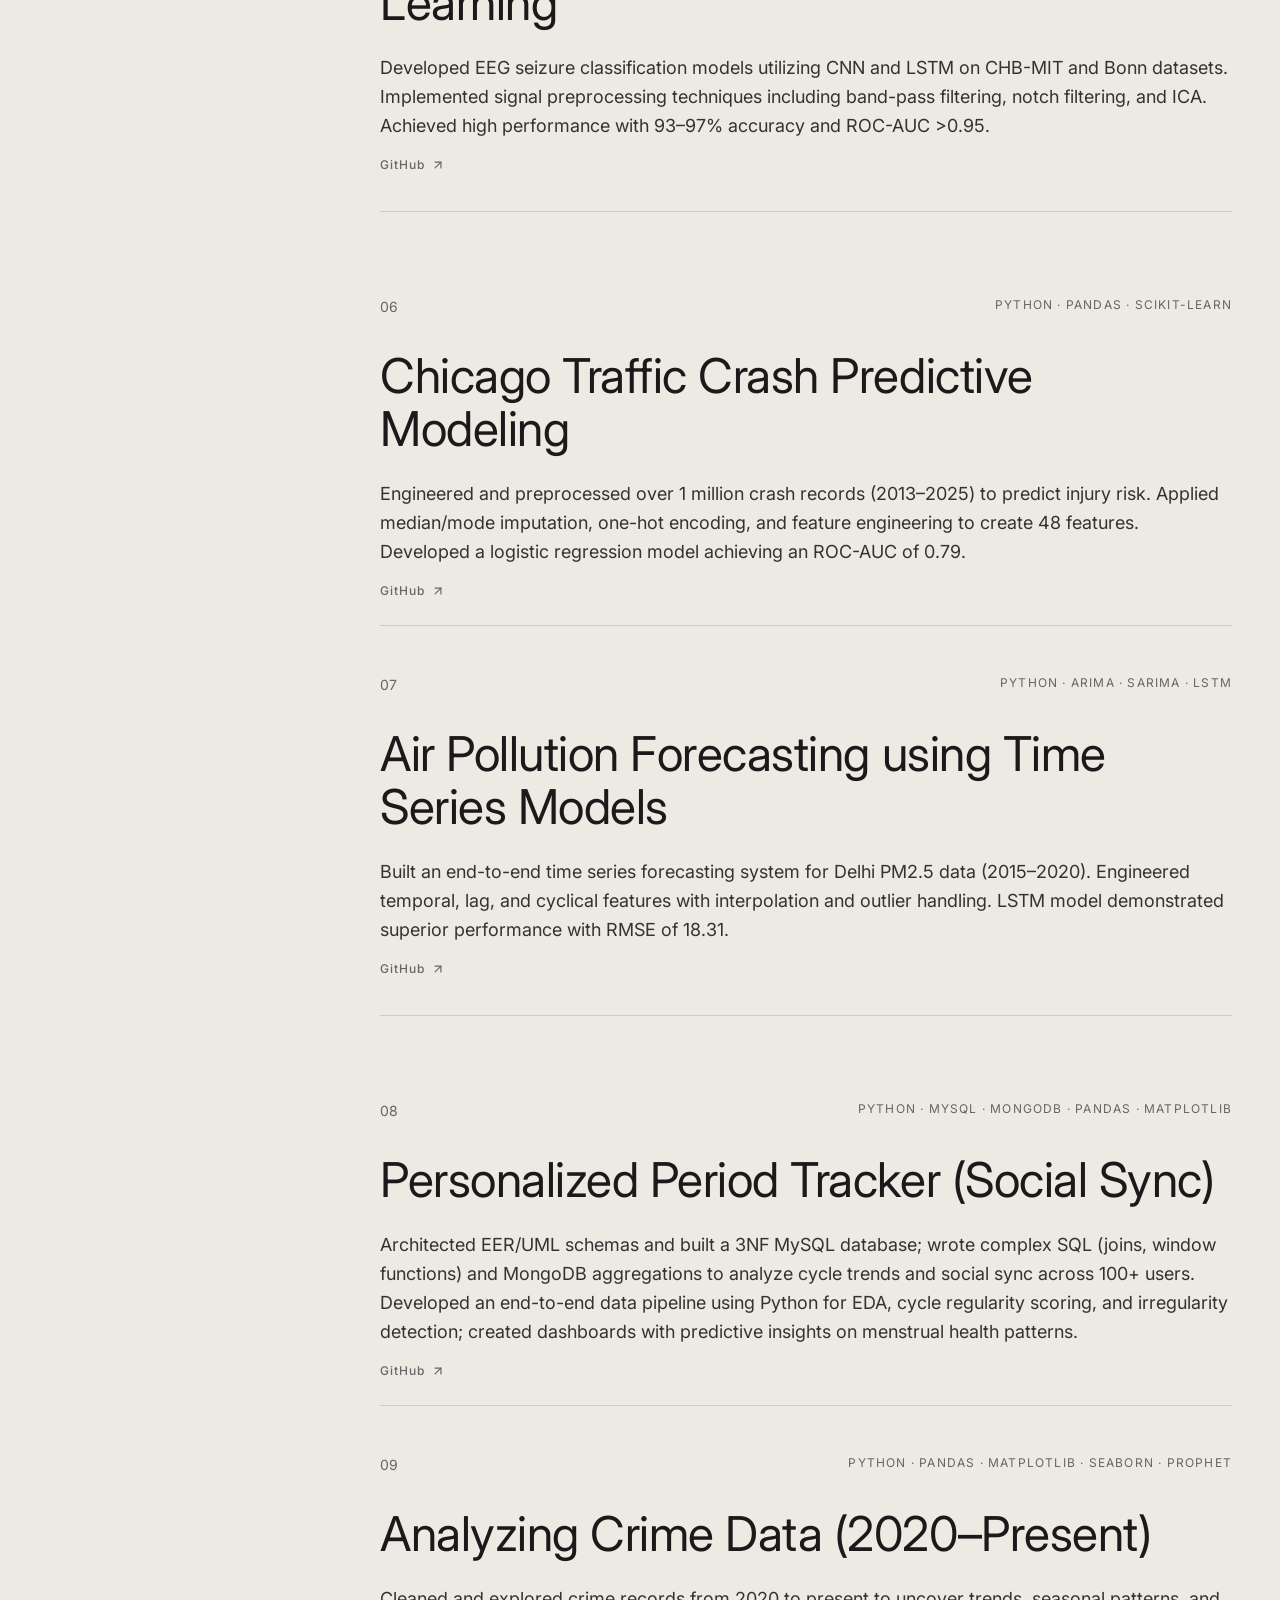
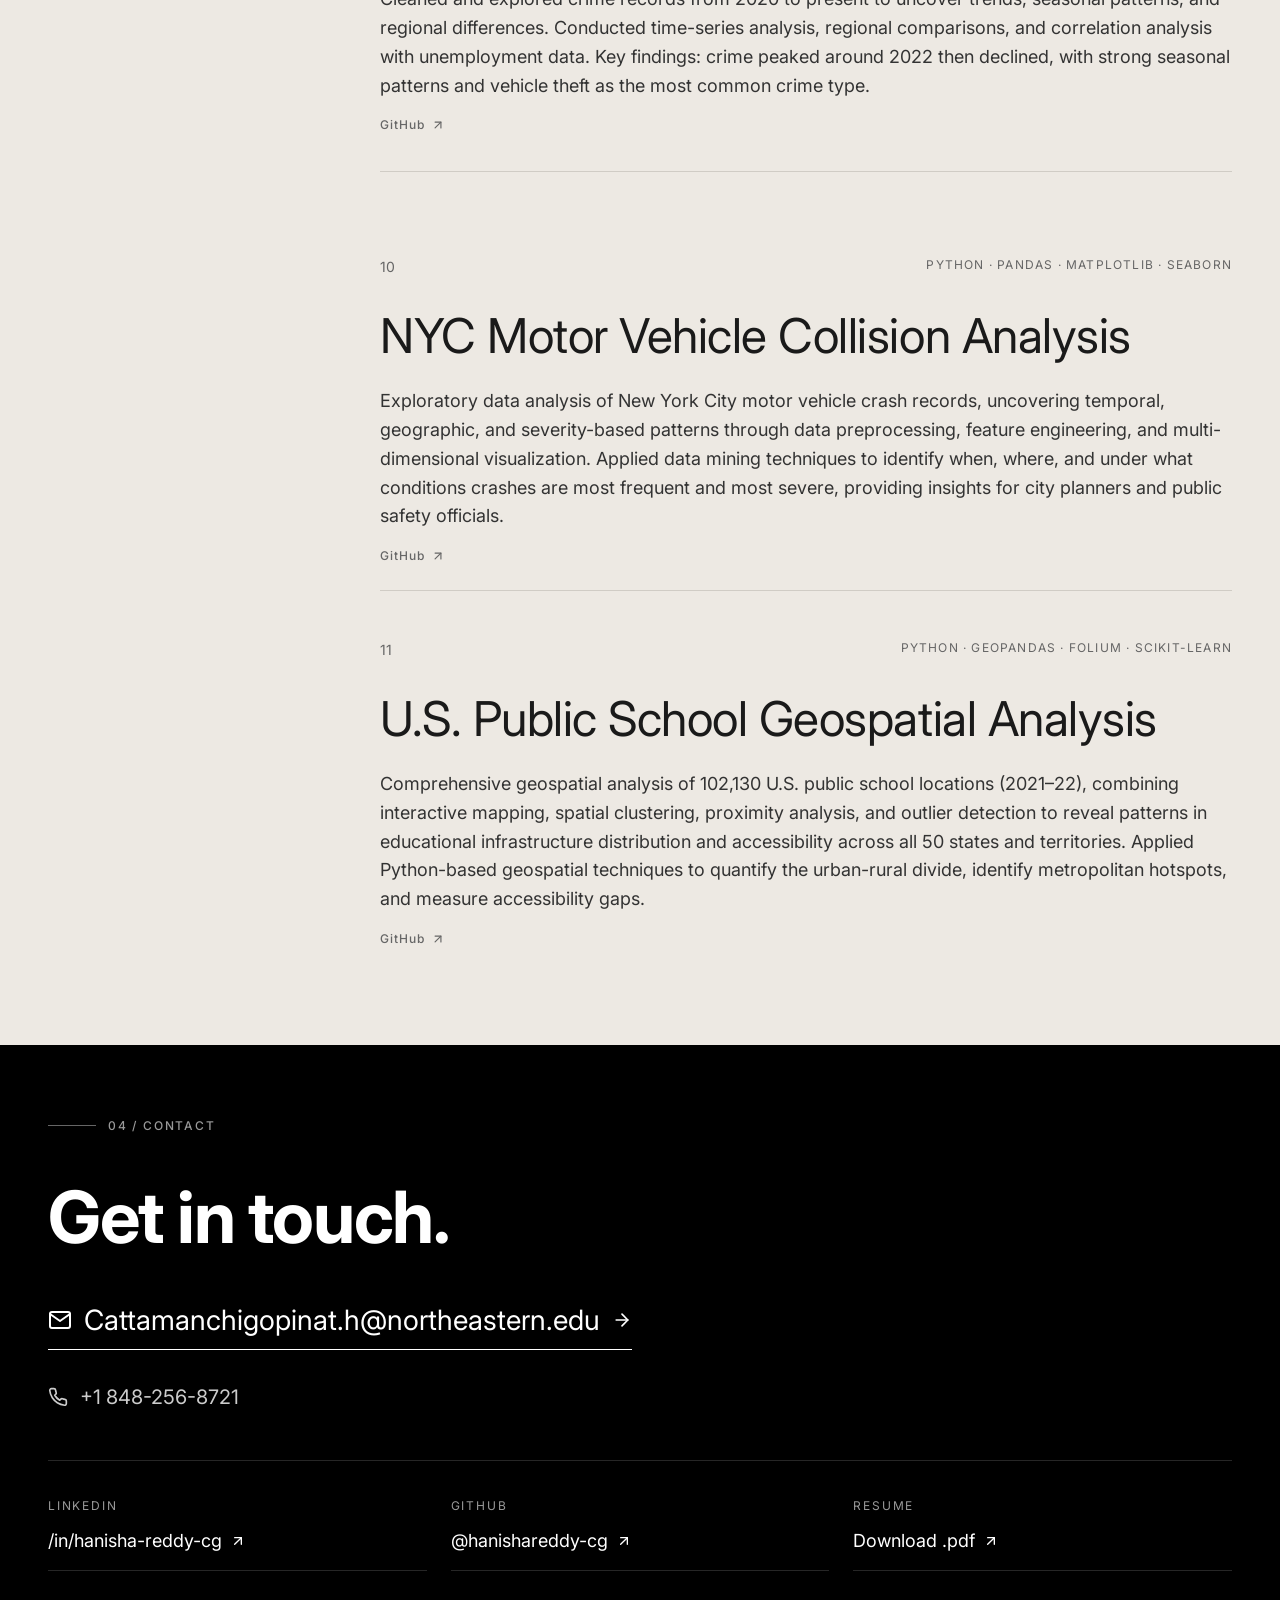
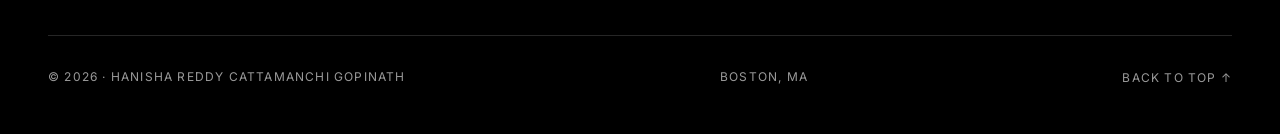
==== commit 2b4684bc: "Add SOC 2 project, fix research role, update skills, drop em dashes - Add SOC 2 Compliance RAG as pr" ====
--- a/portfolio-html/index.html
+++ b/portfolio-html/index.html
@@ -904,7 +904,7 @@
                     <h1 class="hero-title">
                         From <span class="italic">algorithms</span><br>
                         to <span class="italic">insights</span><br>
-                        — uncovering<br>
+                        uncovering<br>
                         <span class="italic">stories in data.</span>
                     </h1>
                 </div>
@@ -933,7 +933,7 @@
                 </div>
                 <div class="info-item">
                     <p class="info-label">AVAILABLE</p>
-                    <p class="info-value">May — Dec 2027</p>
+                    <p class="info-value">May – Dec 2027</p>
                 </div>
                 <div class="info-item">
                     <p class="info-label">FOCUS</p>
@@ -978,21 +978,21 @@
         <div class="container">
             <div class="section-header">
                 <span class="section-line"></span>
-                <span class="section-num">01 — ABOUT</span>
+                <span class="section-num">01 / ABOUT</span>
             </div>
 
             <div class="section-grid">
                 <div class="section-intro">
-                    <p>A short introduction — who I am, where I've been and where I'm headed.</p>
+                    <p>A short introduction: who I am, where I've been and where I'm headed.</p>
                 </div>
 
                 <div class="section-content">
                     <p class="large-text">
-                        My background is <span class="italic">full-stack development</span> — 
+                        My background is <span class="italic">full-stack development</span>: 
                         two years at Harman building data pipelines, dashboards, and automation tools. 
                         At <span class="italic">Northeastern</span> I'm focusing on the data side: 
                         <span class="italic">machine learning, analytics,</span> and 
-                        <span class="italic">statistical modeling</span> — 
+                        <span class="italic">statistical modeling</span>, 
                         using data to drive insights and solve real-world problems.
                     </p>
 
@@ -1001,12 +1001,19 @@
                         <div class="pills">
                             <span class="pill">Data Analysis</span>
                             <span class="pill">Machine Learning</span>
+                            <span class="pill">RAG</span>
+                            <span class="pill">Knowledge Graphs</span>
+                            <span class="pill">Prompt Engineering</span>
+                            <span class="pill">LLM-as-Judge Evaluation</span>
+                            <span class="pill">BERTScore</span>
+                            <span class="pill">Deep Learning (CNN/LSTM)</span>
                             <span class="pill">Statistical Modeling</span>
-                            <span class="pill">Data Visualization</span>
                             <span class="pill">Time Series Forecasting</span>
                             <span class="pill">Feature Engineering</span>
                             <span class="pill">Predictive Modeling</span>
-                            <span class="pill">NLP & Text Processing</span>
+                            <span class="pill">NLP &amp; Text Processing</span>
+                            <span class="pill">KPI Development</span>
+                            <span class="pill">Data Visualization</span>
                             <span class="pill">Customer Segmentation</span>
                         </div>
                     </div>
@@ -1014,17 +1021,20 @@
                     <div class="skills-group">
                         <h3 class="skills-title">TOOLS & TECHNOLOGIES</h3>
                         <div class="pills">
-                            <span class="pill">Python</span>
+<span class="pill">Python</span>
                             <span class="pill">SQL</span>
                             <span class="pill">R</span>
                             <span class="pill">Java</span>
                             <span class="pill">JavaScript</span>
                             <span class="pill">MATLAB</span>
+                            <span class="pill">C</span>
+                            <span class="pill">C++</span>
                             <span class="pill">Pandas</span>
                             <span class="pill">NumPy</span>
                             <span class="pill">Scikit-learn</span>
+                            <span class="pill">SciPy</span>
+                            <span class="pill">Statsmodels</span>
                             <span class="pill">TensorFlow / Keras</span>
-                            <span class="pill">ARIMA / SARIMA</span>
                             <span class="pill">Tableau</span>
                             <span class="pill">Power BI</span>
                             <span class="pill">Matplotlib</span>
@@ -1032,12 +1042,20 @@
                             <span class="pill">Plotly</span>
                             <span class="pill">MySQL</span>
                             <span class="pill">PostgreSQL</span>
+                            <span class="pill">SQLite</span>
                             <span class="pill">MongoDB</span>
                             <span class="pill">DynamoDB</span>
+                            <span class="pill">Snowflake</span>
+                            <span class="pill">Neo4j (Cypher)</span>
                             <span class="pill">AWS</span>
+                            <span class="pill">GCP</span>
                             <span class="pill">Docker</span>
                             <span class="pill">Git</span>
                             <span class="pill">Django</span>
+                            <span class="pill">ReactJS</span>
+                            <span class="pill">Ollama (Llama 3)</span>
+                            <span class="pill">Power Automate</span>
+                            <span class="pill">ServiceNow</span>
                         </div>
                     </div>
                 </div>
@@ -1050,47 +1068,47 @@
         <div class="container">
             <div class="section-header">
                 <span class="section-line"></span>
-                <span class="section-num">02 — EXPERIENCE</span>
+                <span class="section-num">02 / EXPERIENCE</span>
             </div>
 
             <div class="section-grid">
                 <div class="section-intro">
-                    <p>Two years at Harman International — from software intern to full-stack developer, building data solutions and analytics tools.</p>
+                    <p>Two years at Harman International, from software intern to full-stack developer, plus AI research at PES University.</p>
                 </div>
 
                 <div class="section-content">
                     <div class="timeline-item">
-                        <p class="timeline-date">DECEMBER 2024 — JULY 2025</p>
+                        <p class="timeline-date">DECEMBER 2024 – JULY 2025</p>
                         <h3 class="timeline-title">Full-Stack Developer</h3>
-                        <p class="timeline-company">Harman International Private Limited — Bengaluru, India</p>
+                        <p class="timeline-company">Harman International Private Limited, Bengaluru, India</p>
                         <ul class="timeline-list">
-                            <li><span class="dash">—</span> Developed a Django-based web application for processing and analyzing automotive test data, seamlessly integrating front-end and back-end components with REST APIs.</li>
-                            <li><span class="dash">—</span> Integrated cross-upload test case comparison, Excel export functionality, and a ticket recommendation system via API interactions with a ticket generation platform.</li>
-                            <li><span class="dash">—</span> Designed and implemented a scalable data pipeline capable of processing over 100,000 records daily, significantly improving data analysis efficiency.</li>
-                            <li><span class="dash">—</span> Built a custom MkDocs plugin to centralize documentation for in-house testing tools, accelerating developer onboarding.</li>
+                            <li><span class="dash">–</span> Developed a Django-based web application for processing and analyzing automotive test data, seamlessly integrating front-end and back-end components with REST APIs.</li>
+                            <li><span class="dash">–</span> Integrated cross-upload test case comparison, Excel export functionality, and a ticket recommendation system via API interactions with a ticket generation platform.</li>
+                            <li><span class="dash">–</span> Designed and implemented a scalable data pipeline capable of processing over 100,000 records daily, significantly improving data analysis efficiency.</li>
+                            <li><span class="dash">–</span> Built a custom MkDocs plugin to centralize documentation for in-house testing tools, accelerating developer onboarding.</li>
                         </ul>
                         <div class="divider"></div>
                     </div>
 
                     <div class="timeline-item">
-                        <p class="timeline-date">DECEMBER 2023 — NOVEMBER 2024</p>
+                        <p class="timeline-date">DECEMBER 2023 – NOVEMBER 2024</p>
                         <h3 class="timeline-title">Software Intern</h3>
-                        <p class="timeline-company">Harman International Private Limited — Bengaluru, India</p>
+                        <p class="timeline-company">Harman International Private Limited, Bengaluru, India</p>
                         <ul class="timeline-list">
-                            <li><span class="dash">—</span> Developed a Django-based dashboard to track build activity and merge requests, enabling real-time performance monitoring and data visualization.</li>
-                            <li><span class="dash">—</span> Automated data ingestion from SharePoint and email sources using APIs, saving approximately 30% of the team's weekly time.</li>
-                            <li><span class="dash">—</span> Created interactive dashboards and visualizations for comparative analysis of team performance across different regions.</li>
+                            <li><span class="dash">–</span> Developed a Django-based dashboard to track build activity and merge requests, enabling real-time performance monitoring and data visualization.</li>
+                            <li><span class="dash">–</span> Automated data ingestion from SharePoint and email sources using APIs, saving approximately 30% of the team's weekly time.</li>
+                            <li><span class="dash">–</span> Created interactive dashboards and visualizations for comparative analysis of team performance across different regions.</li>
                         </ul>
                         <div class="divider"></div>
                     </div>
 
                     <div class="timeline-item">
-                        <p class="timeline-date">APRIL 2023 — JULY 2023</p>
-                        <h3 class="timeline-title">Summer Intern</h3>
-                        <p class="timeline-company">Center for Data Sciences and Applied ML, PES University — Bengaluru, India</p>
+                        <p class="timeline-date">MAY 2024 – JULY 2024</p>
+                        <h3 class="timeline-title">AI Research Intern</h3>
+                        <p class="timeline-company">Center for Data Sciences and Applied Machine Learning, PES University, Bengaluru, India</p>
                         <ul class="timeline-list">
-                            <li><span class="dash">—</span> Developed a cross-lingual information retrieval system to translate and retrieve agricultural data (Kannada to English) using NLP techniques.</li>
-                            <li><span class="dash">—</span> Applied text preprocessing, query translation, and similarity-based retrieval methods, achieving a ~20-25% improvement in retrieval performance.</li>
+                            <li><span class="dash">–</span> Fine-tuned LLMs (GPT-3, LLaMA) using LoRA and parameter-efficient training on low-resource Indic languages, improving translation quality by 30% and achieving state-of-the-art performance on internal evaluation benchmarks.</li>
+                            <li><span class="dash">–</span> Deployed a cross-lingual information retrieval system using transformer embeddings and semantic search, enabling 500K+ farmers to access localized agricultural knowledge with higher relevance and reduced query ambiguity.</li>
                         </ul>
                         <div class="divider"></div>
                     </div>
@@ -1099,17 +1117,17 @@
                         <h3 class="education-header">EDUCATION</h3>
 
                         <div class="timeline-item">
-                            <p class="timeline-date">SEPTEMBER 2025 — MAY 2027</p>
+                            <p class="timeline-date">SEPTEMBER 2025 – MAY 2027</p>
                             <h4 class="timeline-title">M.S. in Data Analytics Engineering</h4>
-                            <p class="timeline-company">Northeastern University — Boston, MA</p>
+                            <p class="timeline-company">Northeastern University, Boston, MA</p>
                             <p class="timeline-detail">GPA: 4.0/4.0</p>
                             <div class="divider"></div>
                         </div>
 
                         <div class="timeline-item">
-                            <p class="timeline-date">DECEMBER 2020 — MAY 2024</p>
+                            <p class="timeline-date">DECEMBER 2020 – MAY 2024</p>
                             <h4 class="timeline-title">B.Tech in Computer Science Engineering</h4>
-                            <p class="timeline-company">People's Education Society University — Bengaluru, India</p>
+                            <p class="timeline-company">People's Education Society University, Bengaluru, India</p>
                         </div>
                     </div>
                 </div>
@@ -1122,7 +1140,7 @@
         <div class="container">
             <div class="section-header">
                 <span class="section-line"></span>
-                <span class="section-num">03 — PROJECTS & RESEARCH</span>
+                <span class="section-num">03 / PROJECTS & RESEARCH</span>
             </div>
 
             <div class="section-grid">
@@ -1135,15 +1153,34 @@
                         <div class="project-header">
                             <span class="project-num">01</span>
                             <div class="project-meta">
+                                <p class="project-tech">PYTHON · NEO4J · SQLITE · OLLAMA · RAG · AWS CLOUDTRAIL</p>
+                            </div>
+                        </div>
+                        <h3 class="project-title">SOC 2 Compliance RAG: Knowledge Graph vs. Relational Retrieval</h3>
+                        <p class="project-desc">
+                            Designed a controlled experiment comparing knowledge graph (Neo4j) and relational database (SQLite) retrieval over identical
+                            SOC 2 compliance evidence, built on a rule-based ground truth pipeline validated against the SOC 2 Trust Services Criteria
+                            and Prowler's open-source compliance mappings across 8 SOC 2 CC6 controls drawn from AWS CloudTrail logs.
+                            Evaluated three prompt engineering strategies (unconstrained, constrained, and citation-enforced) for RAG faithfulness across
+                            six experimental conditions using LLM-as-judge scoring and precision/recall/F1, informed by a literature review spanning RAG,
+                            GraphRAG, and compliance-domain hallucination research.
+                        </p>
+                        <div class="divider"></div>
+                    </div>
+
+                    <div class="project-card project-light">
+                        <div class="project-header">
+                            <span class="project-num">02</span>
+                            <div class="project-meta">
                                 <p class="project-tech">PYTHON · POSTGRESQL · ELASTICSEARCH · DOCKER · STREAMLIT · GITHUB ACTIONS</p>
                             </div>
                         </div>
-                        <h3 class="project-title">ClinIQ — Offline Vectorless RAG Clinical Record Intelligence</h3>
+                        <h3 class="project-title">ClinIQ: Offline Vectorless RAG Clinical Record Intelligence</h3>
                         <p class="project-desc">
                             Designed a vectorless retrieval architecture separating structured clinical data (PostgreSQL) from free-text notes (Elasticsearch BM25),
                             eliminating embedding costs and numerical hallucination while ensuring every retrieved fact remains fully auditable.
                             Implemented a 6-stage async pipeline with parallel retrieval, rule-based reranking, and context assembly; deployed a containerized
-                            4-service system with Docker Compose, GitHub Actions CI with 45 passing tests, and a Streamlit frontend — achieving 0.82 BERTScore F1 across 15 offline retrieval evaluations.
+                            4-service system with Docker Compose, GitHub Actions CI with 45 passing tests, and a Streamlit frontend, achieving 0.82 BERTScore F1 across 15 offline retrieval evaluations.
                         </p>
                         <a href="https://github.com/hanishareddy-cg/ClinIQ" target="_blank" class="project-link">
                             GitHub
@@ -1152,9 +1189,9 @@
                         <div class="divider"></div>
                     </div>
 
-                    <div class="project-card project-light">
+                    <div class="project-card project-dark">
                         <div class="project-header">
-                            <span class="project-num">02</span>
+                            <span class="project-num">03</span>
                             <div class="project-meta">
                                 <p class="project-tech">PYTHON · PANDAS · SCIKIT-LEARN · MATPLOTLIB · SEABORN</p>
                             </div>
@@ -1162,8 +1199,8 @@
                         <h3 class="project-title">Customer Segmentation using RFM Analysis</h3>
                         <p class="project-desc">
                             Applied RFM (Recency, Frequency, Monetary) analysis and K-Means clustering to segment e-commerce customers
-                            from a transactional retail dataset. Identified six distinct segments — Best, Loyal, Big Spenders, Normal,
-                            At-Risk, and Lost Customers — and delivered actionable marketing strategy recommendations for each group.
+                            from a transactional retail dataset. Identified six distinct segments (Best, Loyal, Big Spenders, Normal,
+                            At-Risk, and Lost Customers) and delivered actionable marketing strategy recommendations for each group.
                         </p>
                         <a href="https://github.com/hanishareddy-cg/Customer-Segmentation-using-RFM-Analysis" target="_blank" class="project-link">
                             GitHub
@@ -1172,14 +1209,14 @@
                         <div class="divider"></div>
                     </div>
 
-                    <div class="project-card project-dark">
+                    <div class="project-card project-light">
                         <div class="project-header">
-                            <span class="project-num">03</span>
+                            <span class="project-num">04</span>
                             <div class="project-meta">
                                 <p class="project-tech">PYTHON · SCIKIT-LEARN · PANDAS · COLLABORATIVE FILTERING · SVD</p>
                             </div>
                         </div>
-                        <h3 class="project-title">Movie Recommendation System — MovieLens Collaborative Filtering</h3>
+                        <h3 class="project-title">Movie Recommendation System: MovieLens Collaborative Filtering</h3>
                         <p class="project-desc">
                             Built and evaluated a movie recommendation system using popularity-based, collaborative filtering, and matrix
                             factorization (SVD) approaches on 100K ratings from 671 users across 9,000+ movies. Implemented a full
@@ -1193,9 +1230,9 @@
                         <div class="divider"></div>
                     </div>
 
-                    <div class="project-card project-light">
+                    <div class="project-card project-dark">
                         <div class="project-header">
-                            <span class="project-num">04</span>
+                            <span class="project-num">05</span>
                             <div class="project-meta">
                                 <p class="project-tech">PYTHON · TENSORFLOW · KERAS · CNN</p>
                             </div>
@@ -1213,9 +1250,9 @@
                         <div class="divider"></div>
                     </div>
 
-                    <div class="project-card project-dark">
+                    <div class="project-card project-light">
                         <div class="project-header">
-                            <span class="project-num">05</span>
+                            <span class="project-num">06</span>
                             <div class="project-meta">
                                 <p class="project-tech">PYTHON · PANDAS · SCIKIT-LEARN</p>
                             </div>
@@ -1233,9 +1270,9 @@
                         <div class="divider"></div>
                     </div>
 
-                    <div class="project-card project-light">
+                    <div class="project-card project-dark">
                         <div class="project-header">
-                            <span class="project-num">06</span>
+                            <span class="project-num">07</span>
                             <div class="project-meta">
                                 <p class="project-tech">PYTHON · ARIMA · SARIMA · LSTM</p>
                             </div>
@@ -1253,9 +1290,9 @@
                         <div class="divider"></div>
                     </div>
 
-                    <div class="project-card project-dark">
+                    <div class="project-card project-light">
                         <div class="project-header">
-                            <span class="project-num">07</span>
+                            <span class="project-num">08</span>
                             <div class="project-meta">
                                 <p class="project-tech">PYTHON · MYSQL · MONGODB · PANDAS · MATPLOTLIB</p>
                             </div>
@@ -1274,9 +1311,9 @@
                         <div class="divider"></div>
                     </div>
 
-                    <div class="project-card project-light">
+                    <div class="project-card project-dark">
                         <div class="project-header">
-                            <span class="project-num">08</span>
+                            <span class="project-num">09</span>
                             <div class="project-meta">
                                 <p class="project-tech">PYTHON · PANDAS · MATPLOTLIB · SEABORN · PROPHET</p>
                             </div>
@@ -1294,9 +1331,9 @@
                         <div class="divider"></div>
                     </div>
 
-                    <div class="project-card project-dark">
+                    <div class="project-card project-light">
                         <div class="project-header">
-                            <span class="project-num">09</span>
+                            <span class="project-num">10</span>
                             <div class="project-meta">
                                 <p class="project-tech">PYTHON · PANDAS · MATPLOTLIB · SEABORN</p>
                             </div>
@@ -1306,7 +1343,7 @@
                             Exploratory data analysis of New York City motor vehicle crash records, uncovering temporal, geographic,
                             and severity-based patterns through data preprocessing, feature engineering, and multi-dimensional visualization.
                             Applied data mining techniques to identify when, where, and under what conditions crashes are most frequent
-                            and most severe — providing insights for city planners and public safety officials.
+                            and most severe, providing insights for city planners and public safety officials.
                         </p>
                         <a href="https://github.com/hanishareddy-cg/NYC-Motor-Vehicle-Collision-Analysis-EDA-Crash-Severity-Visualization" target="_blank" class="project-link">
                             GitHub
@@ -1315,9 +1352,9 @@
                         <div class="divider"></div>
                     </div>
 
-                    <div class="project-card project-light">
+                    <div class="project-card project-dark">
                         <div class="project-header">
-                            <span class="project-num">10</span>
+                            <span class="project-num">11</span>
                             <div class="project-meta">
                                 <p class="project-tech">PYTHON · GEOPANDAS · FOLIUM · SCIKIT-LEARN</p>
                             </div>
@@ -1344,7 +1381,7 @@
         <div class="container">
             <div class="section-header dark">
                 <span class="section-line"></span>
-                <span class="section-num">04 — CONTACT</span>
+                <span class="section-num">04 / CONTACT</span>
             </div>
 
             <h2 class="contact-title">Get in touch.</h2>
@@ -1391,7 +1428,7 @@
             </div>
 
             <div class="footer">
-                <p>© <span id="currentYear"></span> — HANISHA REDDY CATTAMANCHI GOPINATH</p>
+                <p>© <span id="currentYear"></span> · HANISHA REDDY CATTAMANCHI GOPINATH</p>
                 <p>BOSTON, MA</p>
                 <button onclick="window.scrollTo({top: 0, behavior: 'smooth'})" class="back-to-top">BACK TO TOP ↑</button>
             </div>
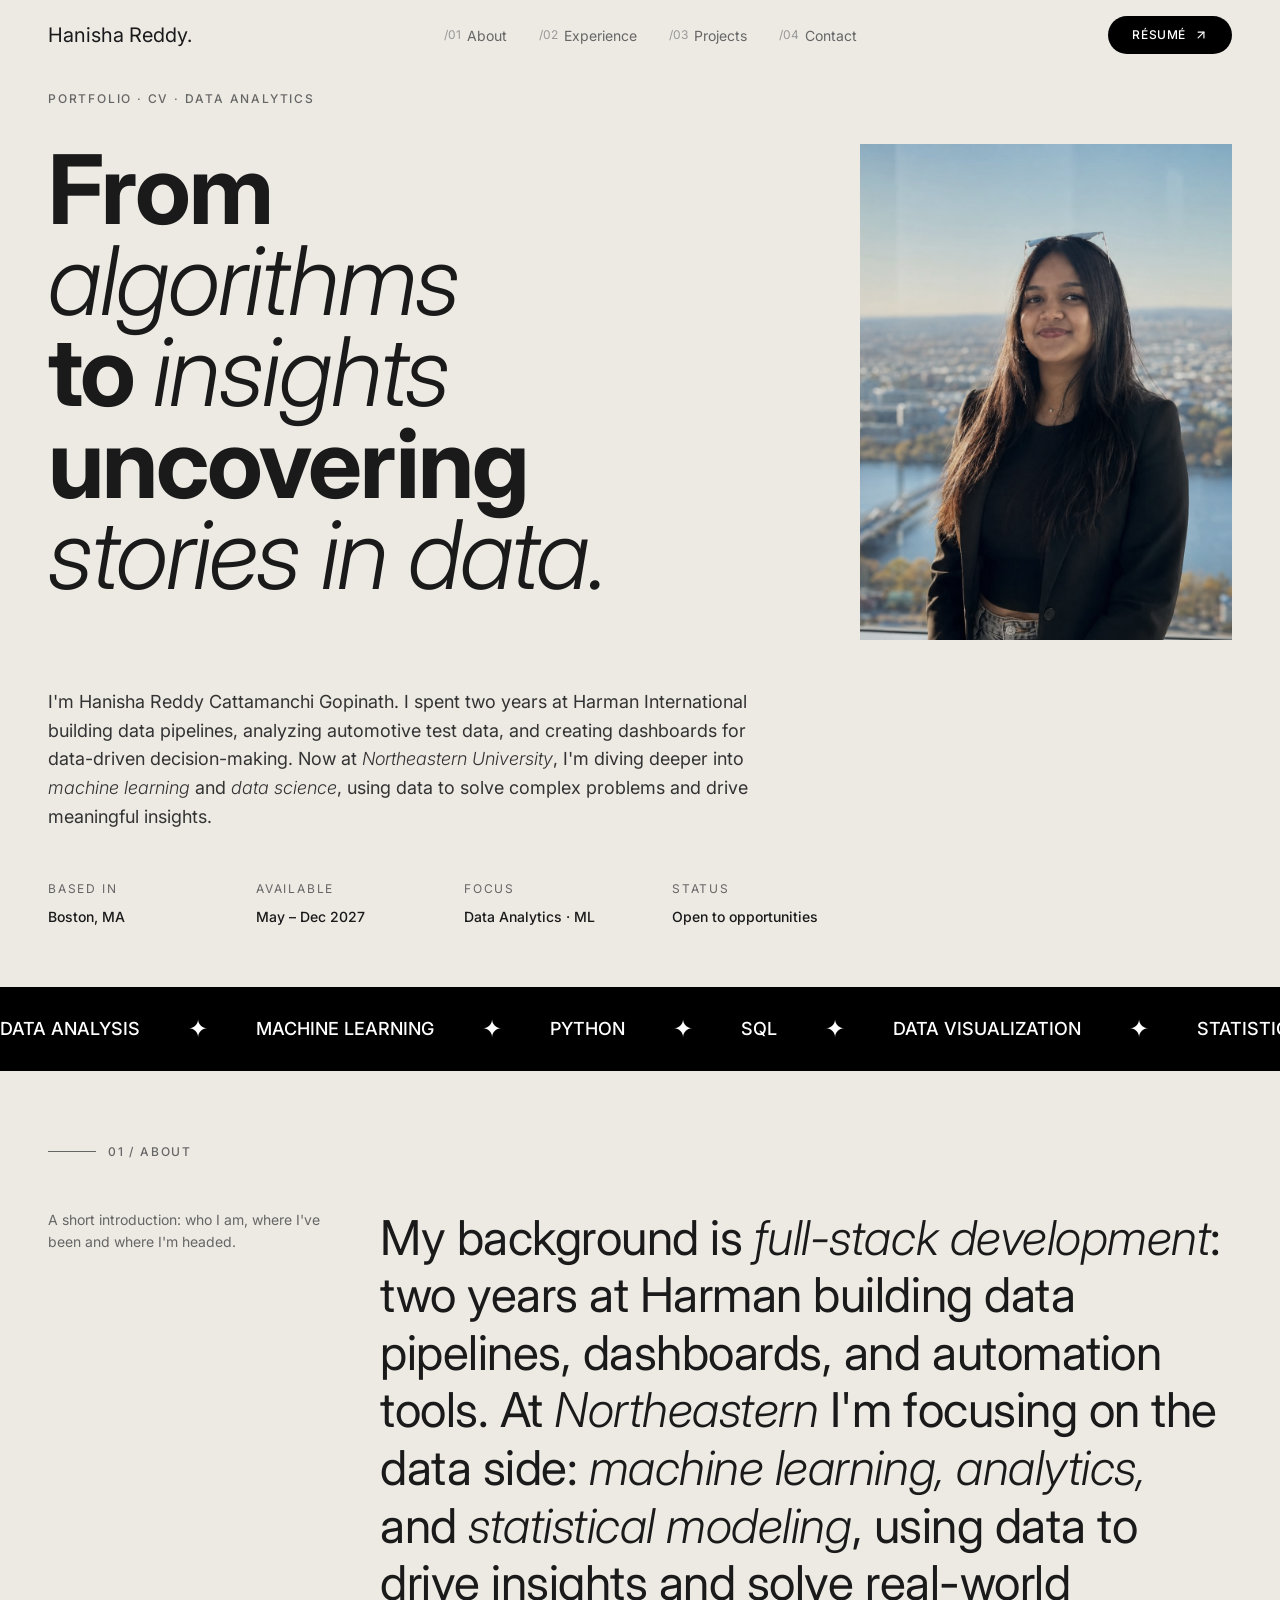
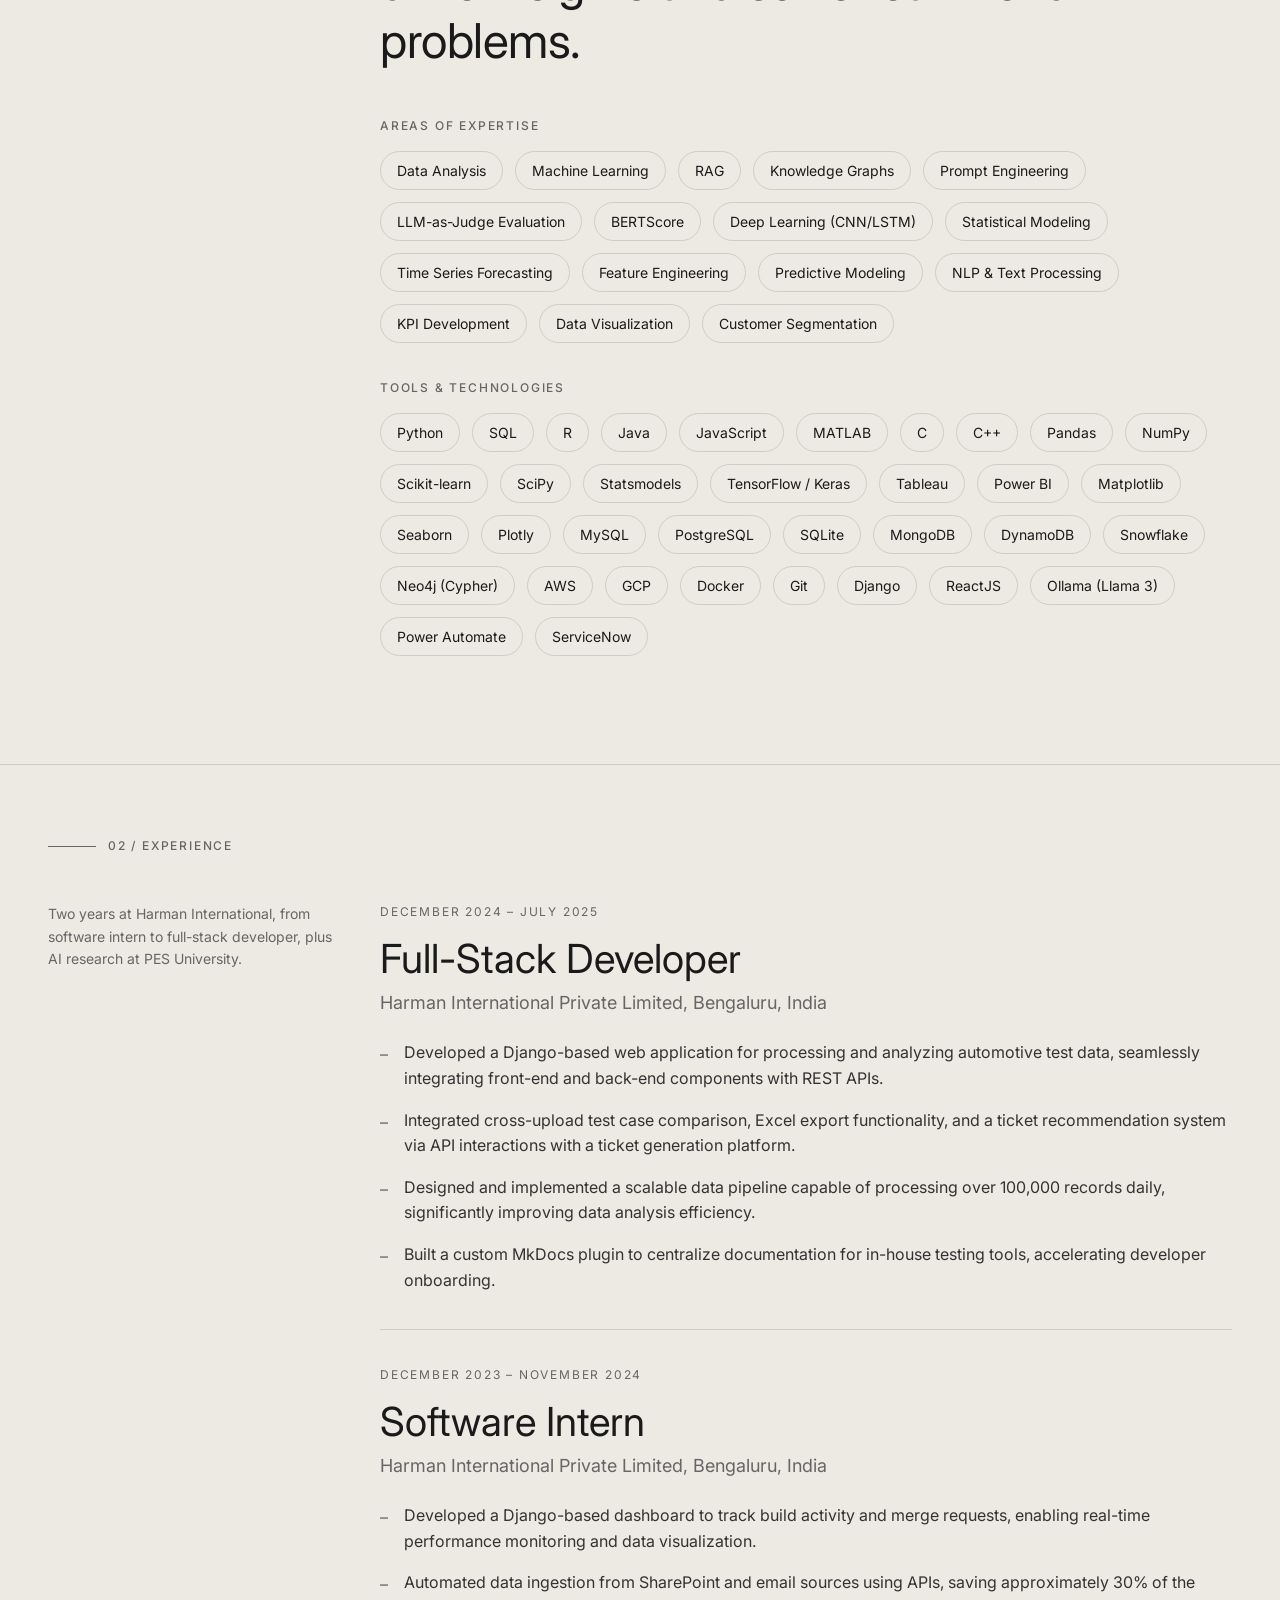
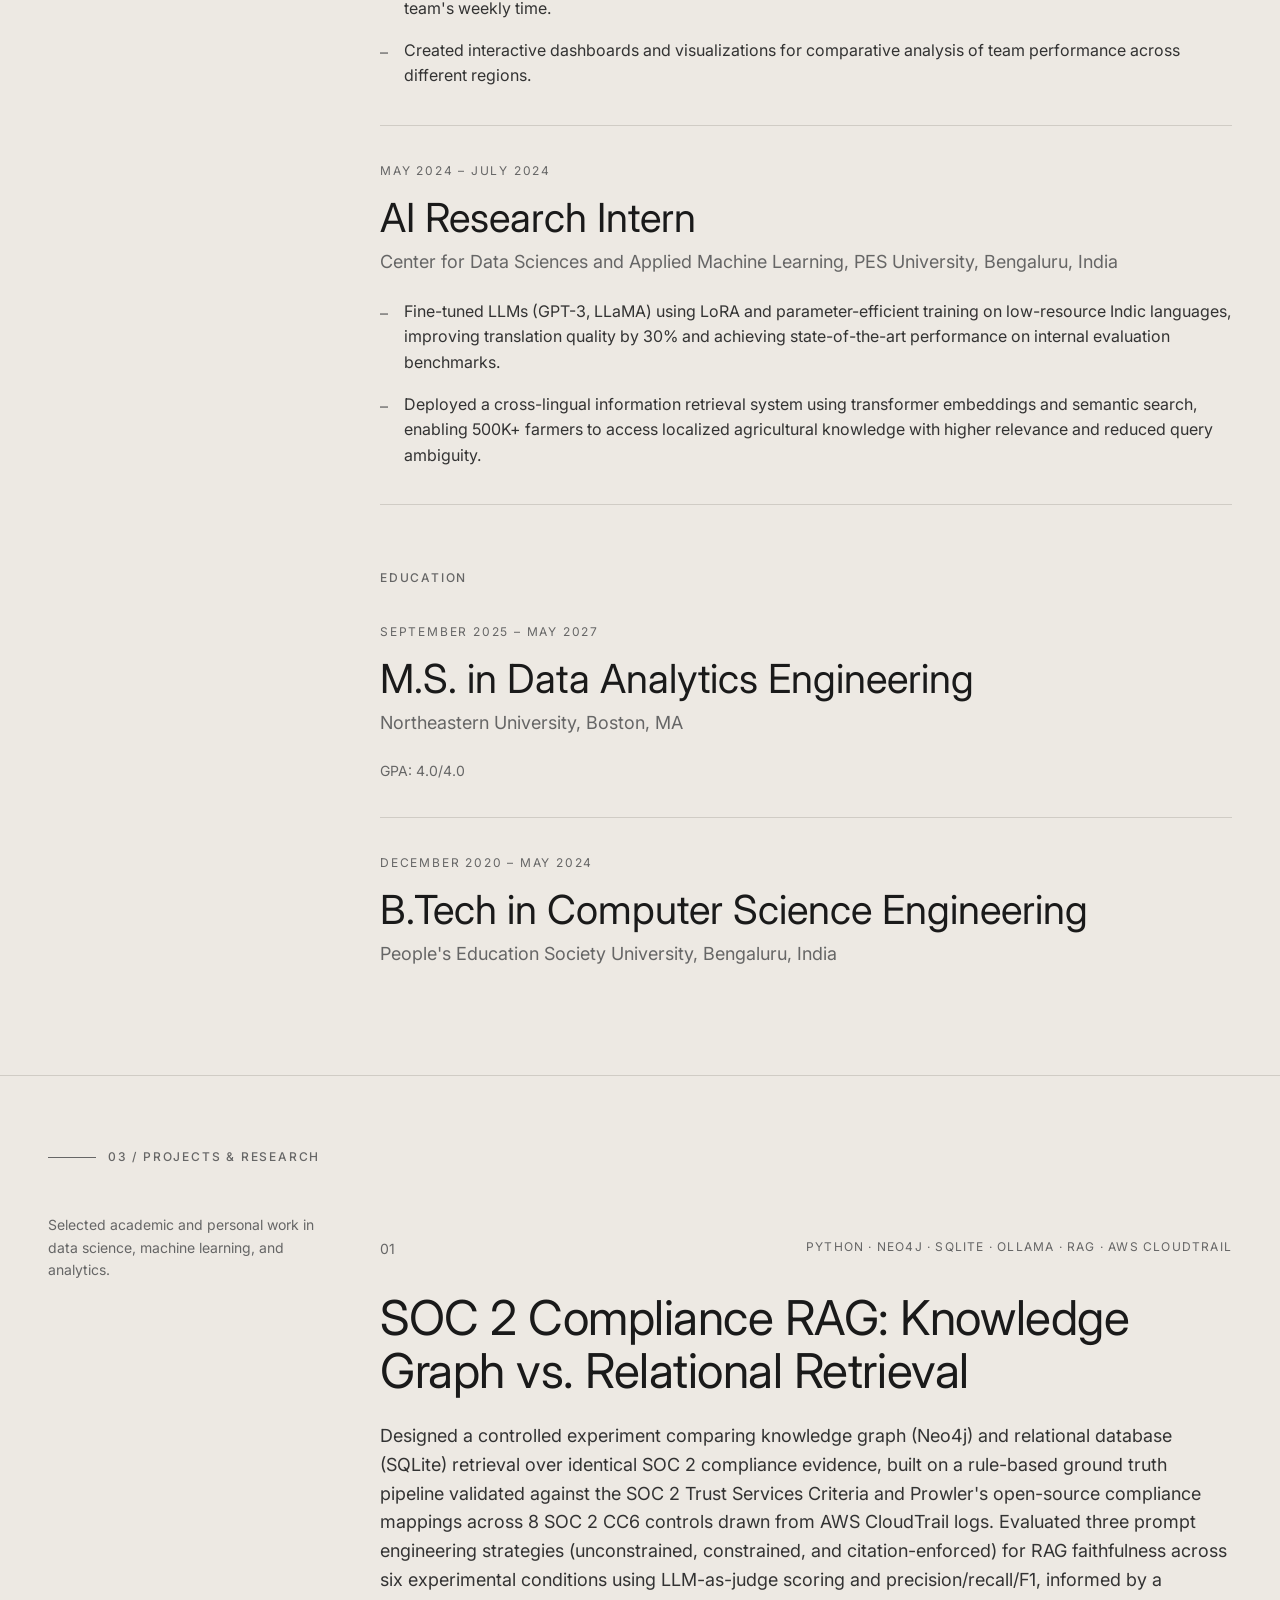
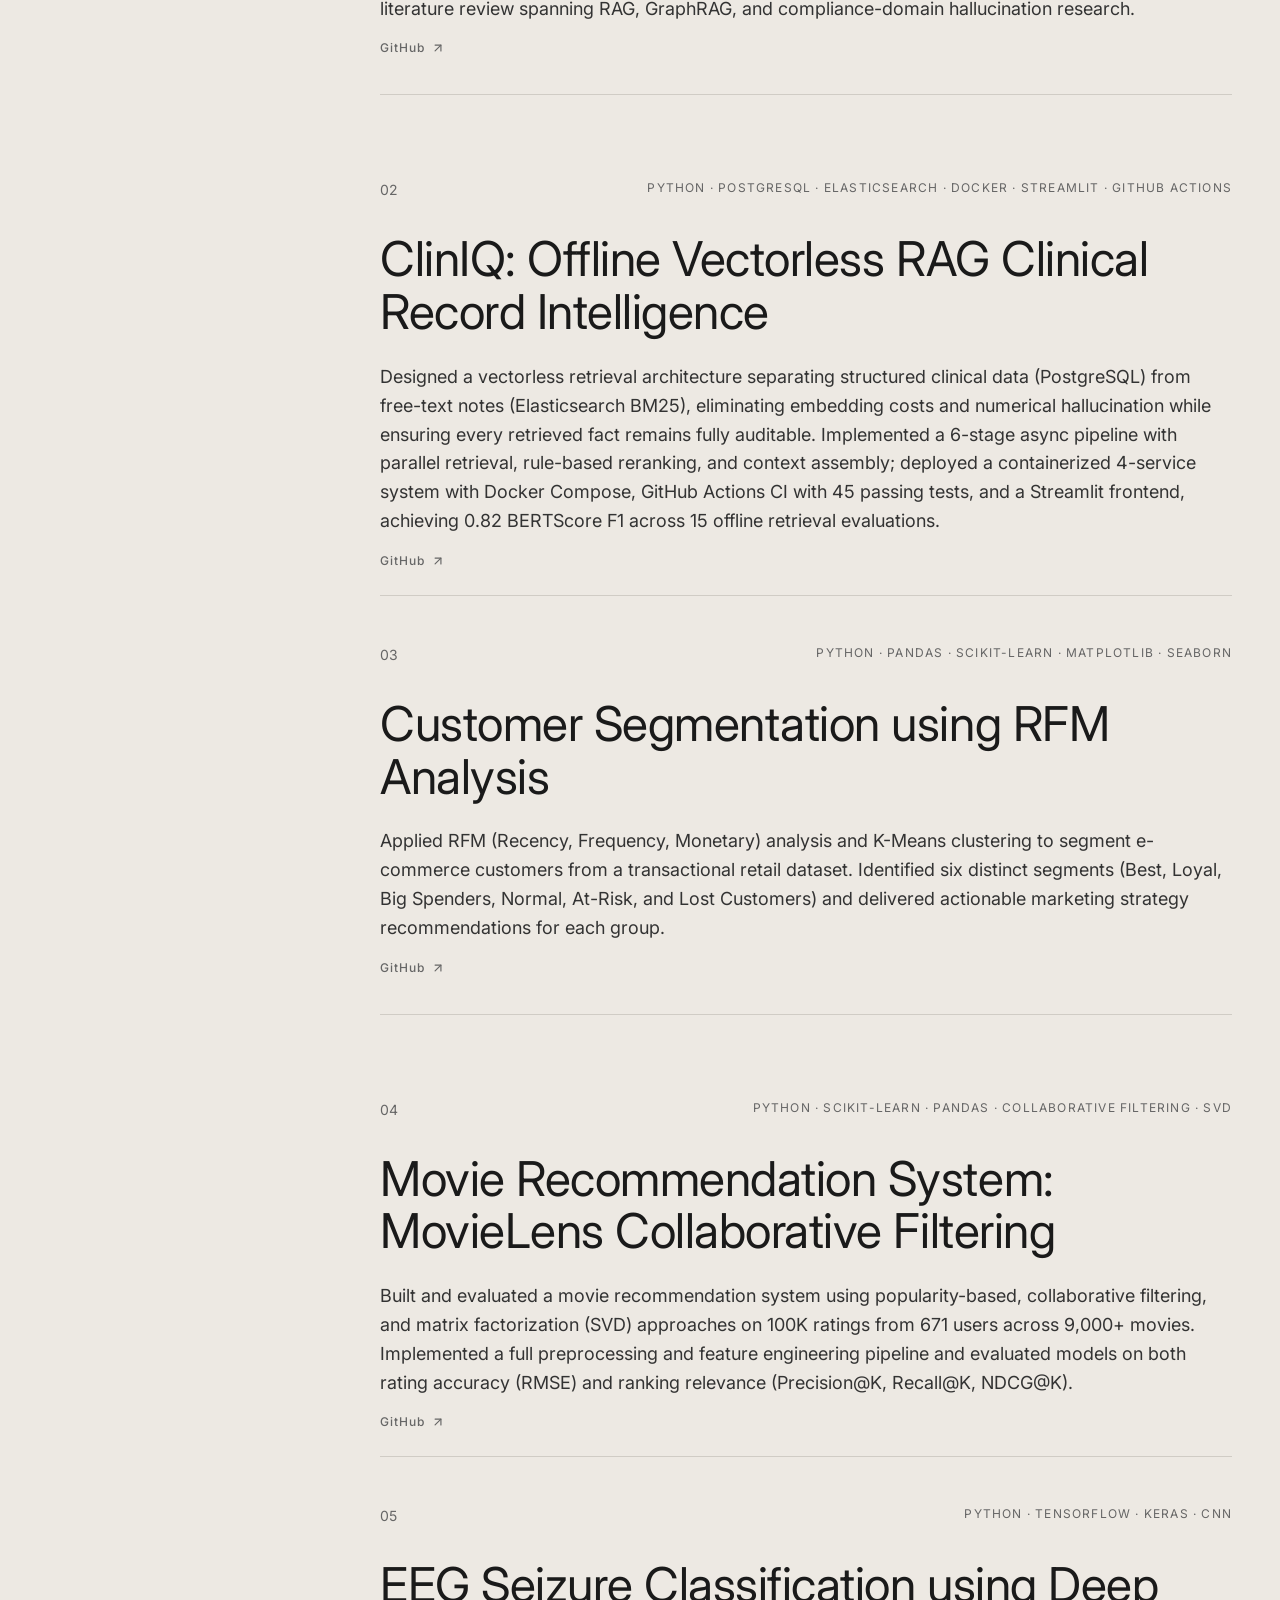
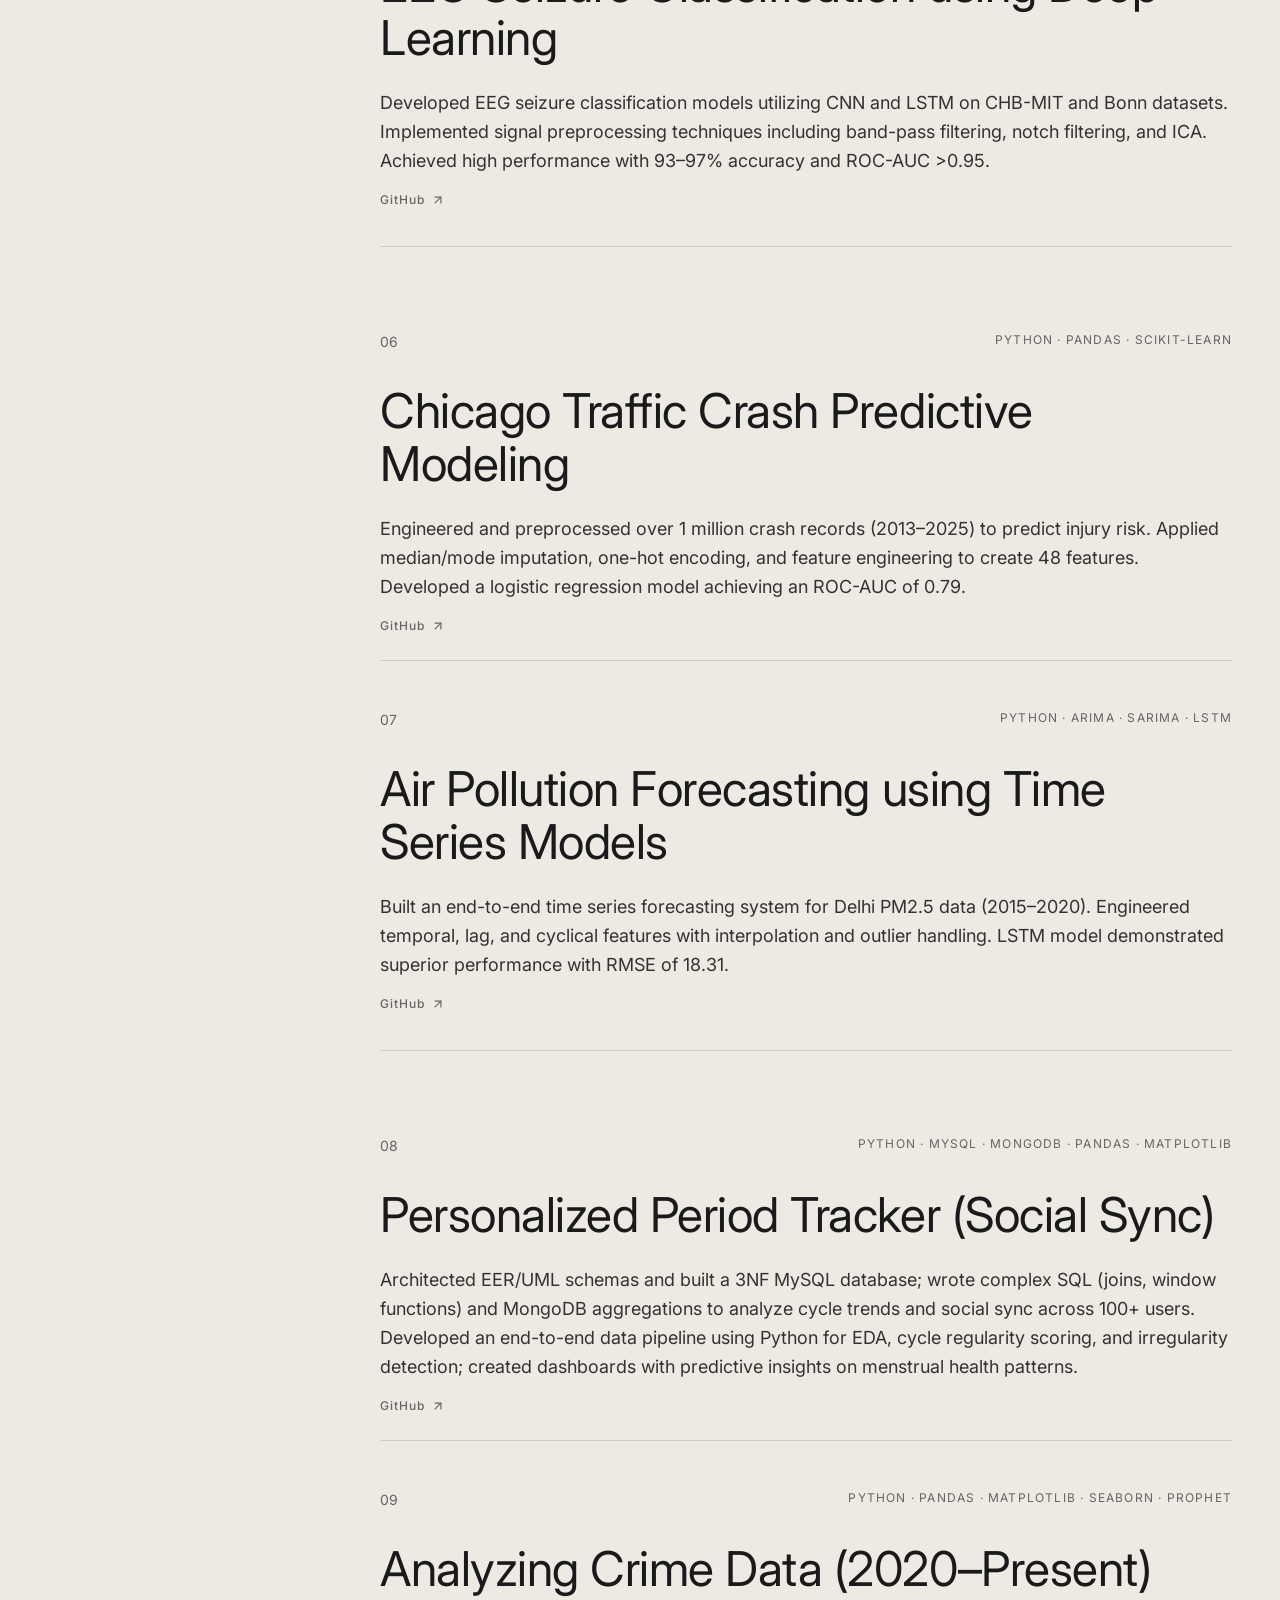
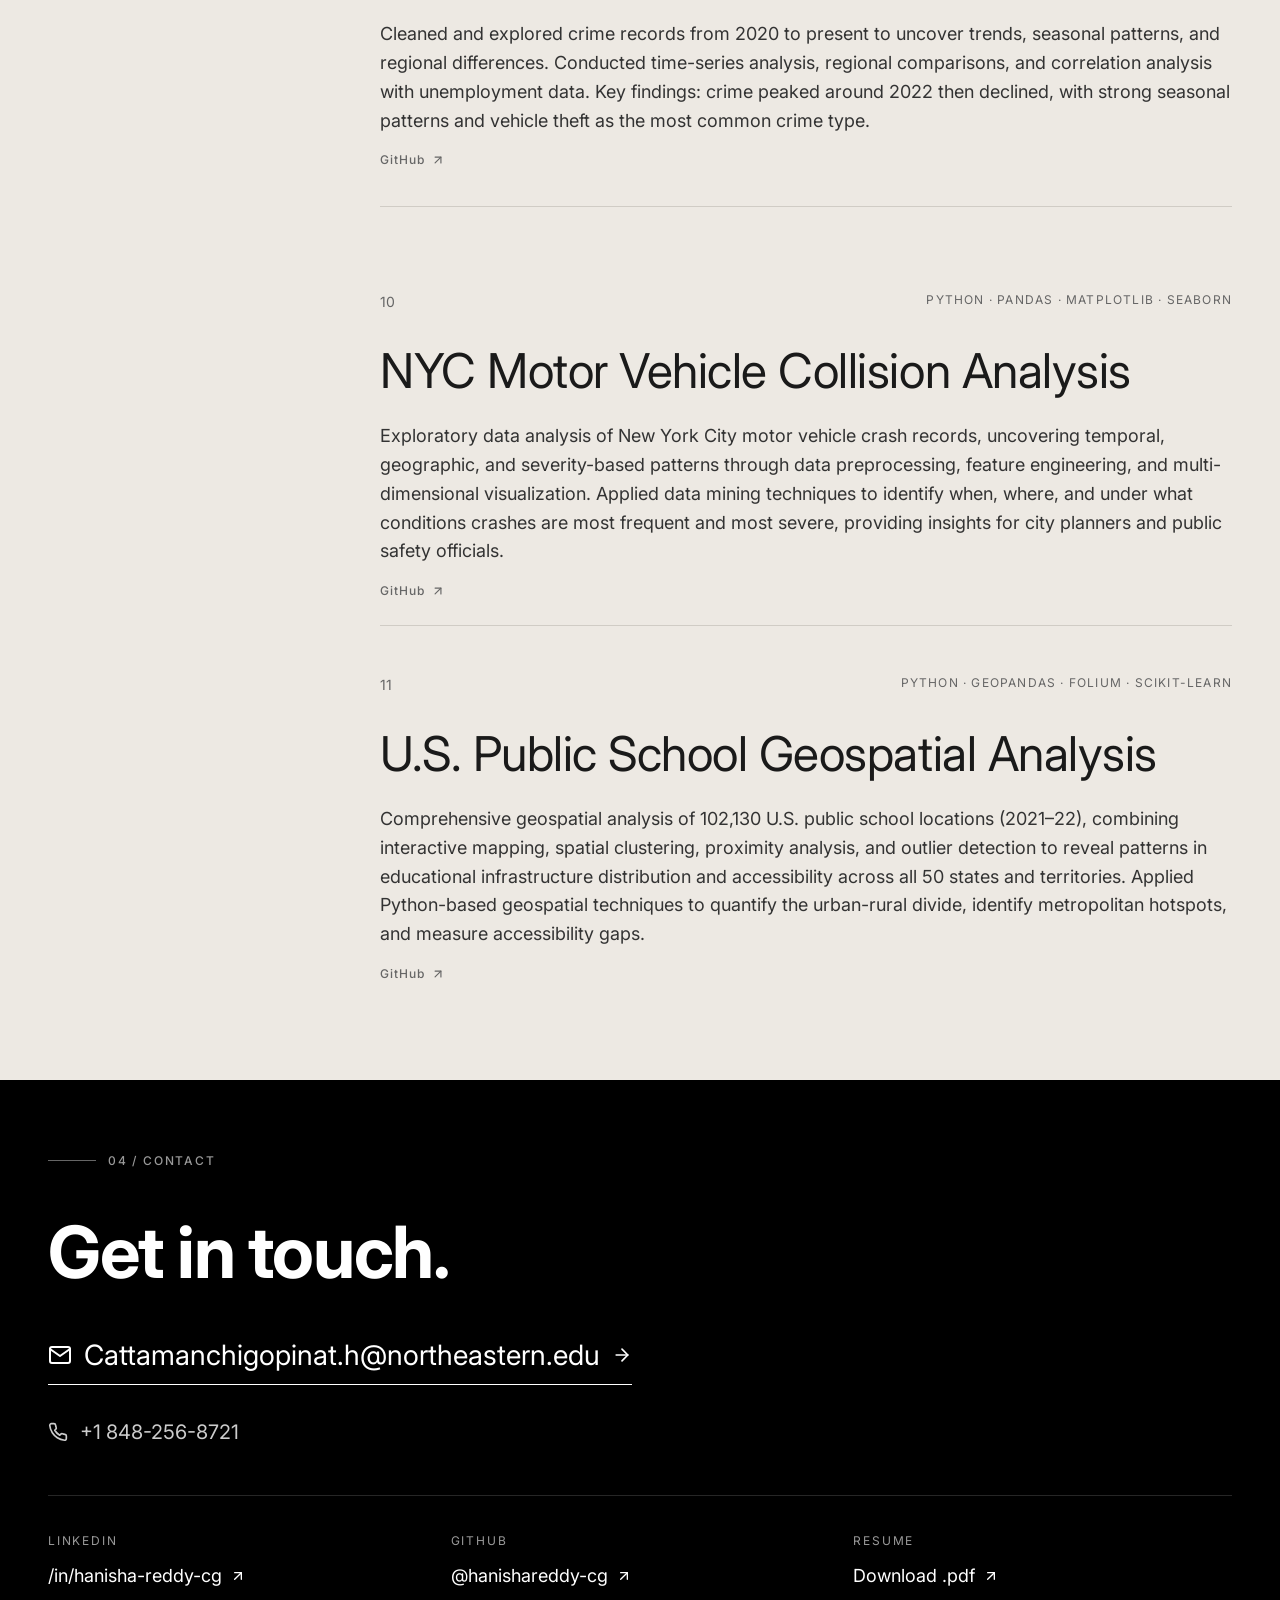
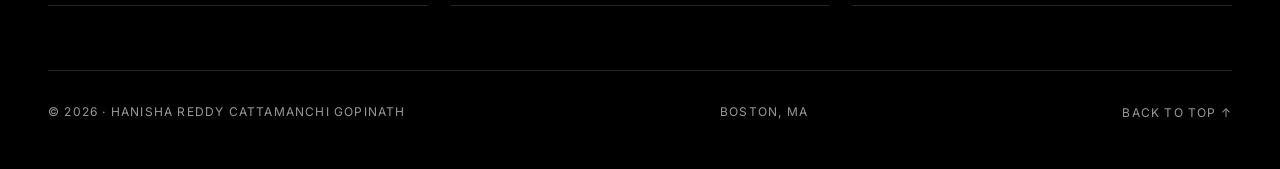
==== commit 476fcca2: "Add GitHub link to the SOC 2 Compliance RAG card The repo is still private, so this link 404s for vi" ====
--- a/portfolio-html/index.html
+++ b/portfolio-html/index.html
@@ -1165,6 +1165,10 @@
                             six experimental conditions using LLM-as-judge scoring and precision/recall/F1, informed by a literature review spanning RAG,
                             GraphRAG, and compliance-domain hallucination research.
                         </p>
+                        <a href="https://github.com/hanishareddy-cg/soc2-compliance-rag-explainability" target="_blank" class="project-link">
+                            GitHub
+                            <svg xmlns="http://www.w3.org/2000/svg" width="14" height="14" viewBox="0 0 24 24" fill="none" stroke="currentColor" stroke-width="2" stroke-linecap="round" stroke-linejoin="round"><line x1="7" y1="17" x2="17" y2="7"></line><polyline points="7 7 17 7 17 17"></polyline></svg>
+                        </a>
                         <div class="divider"></div>
                     </div>
 
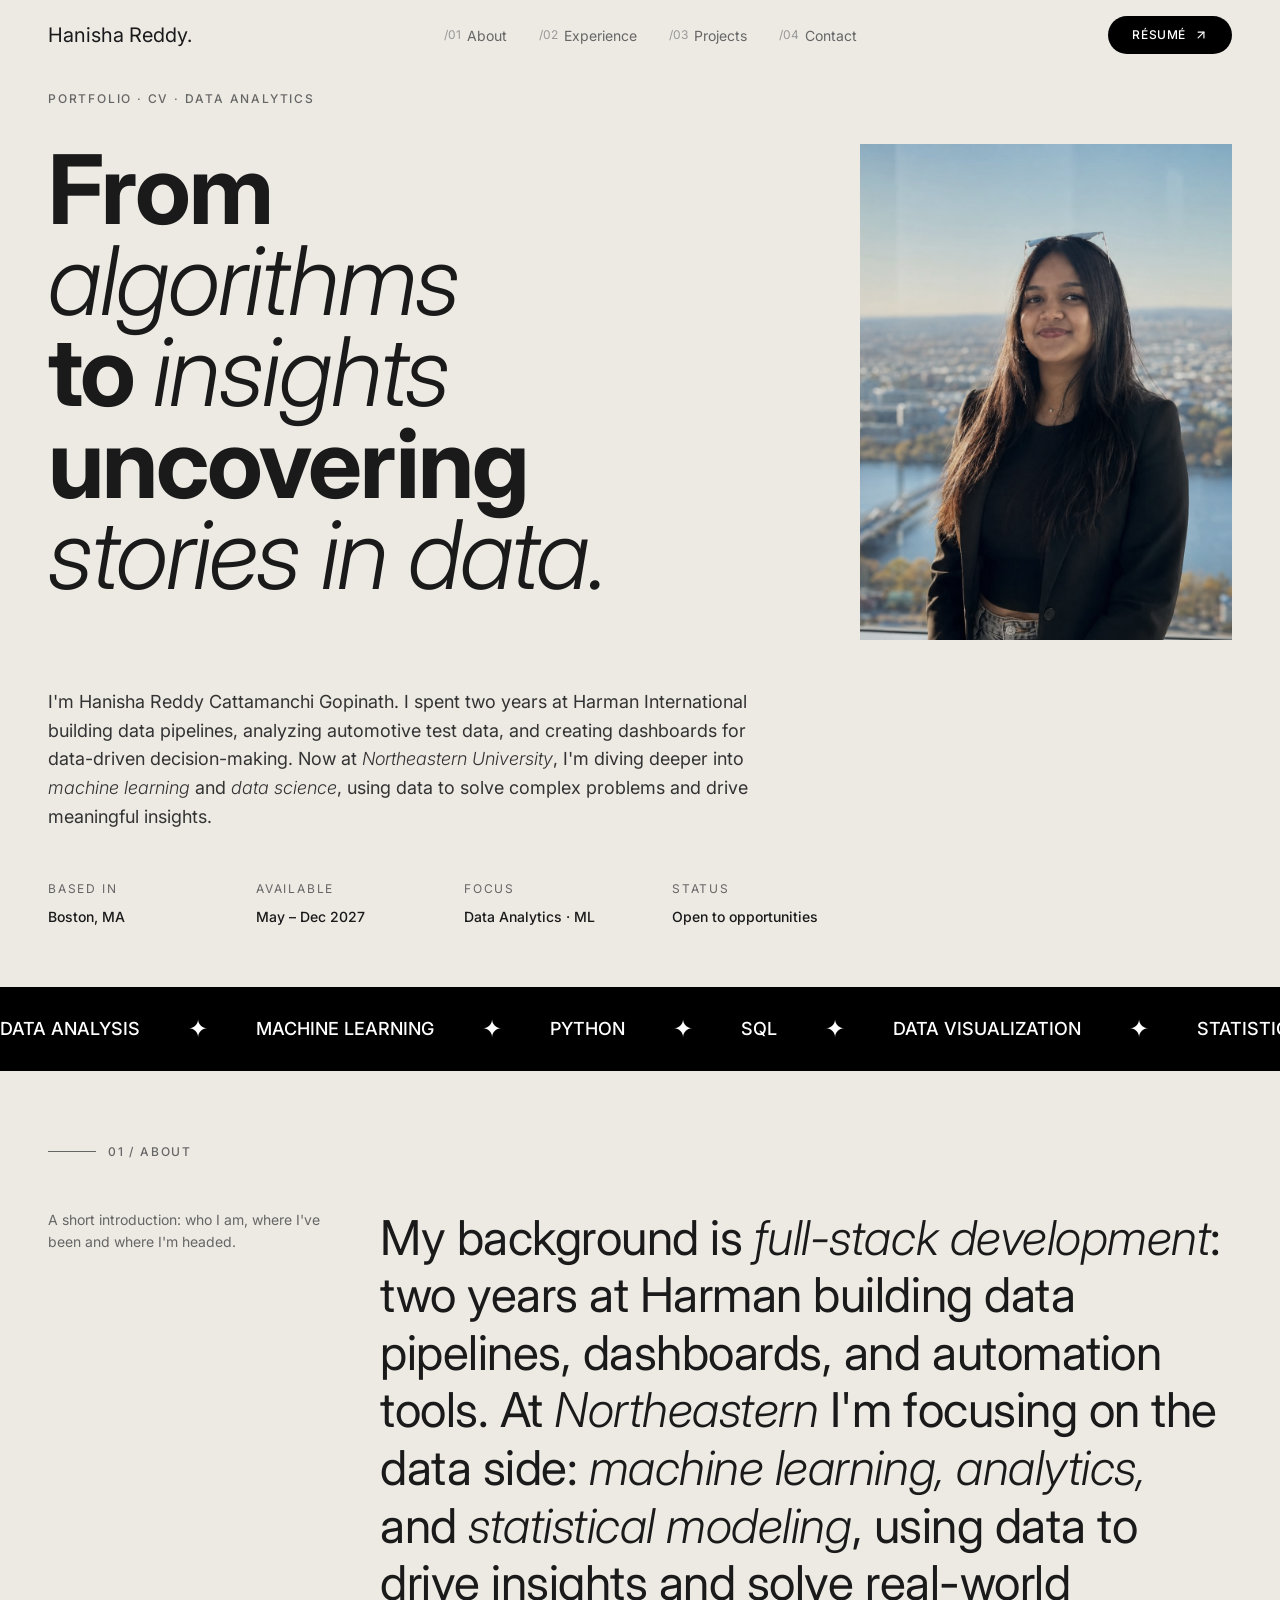
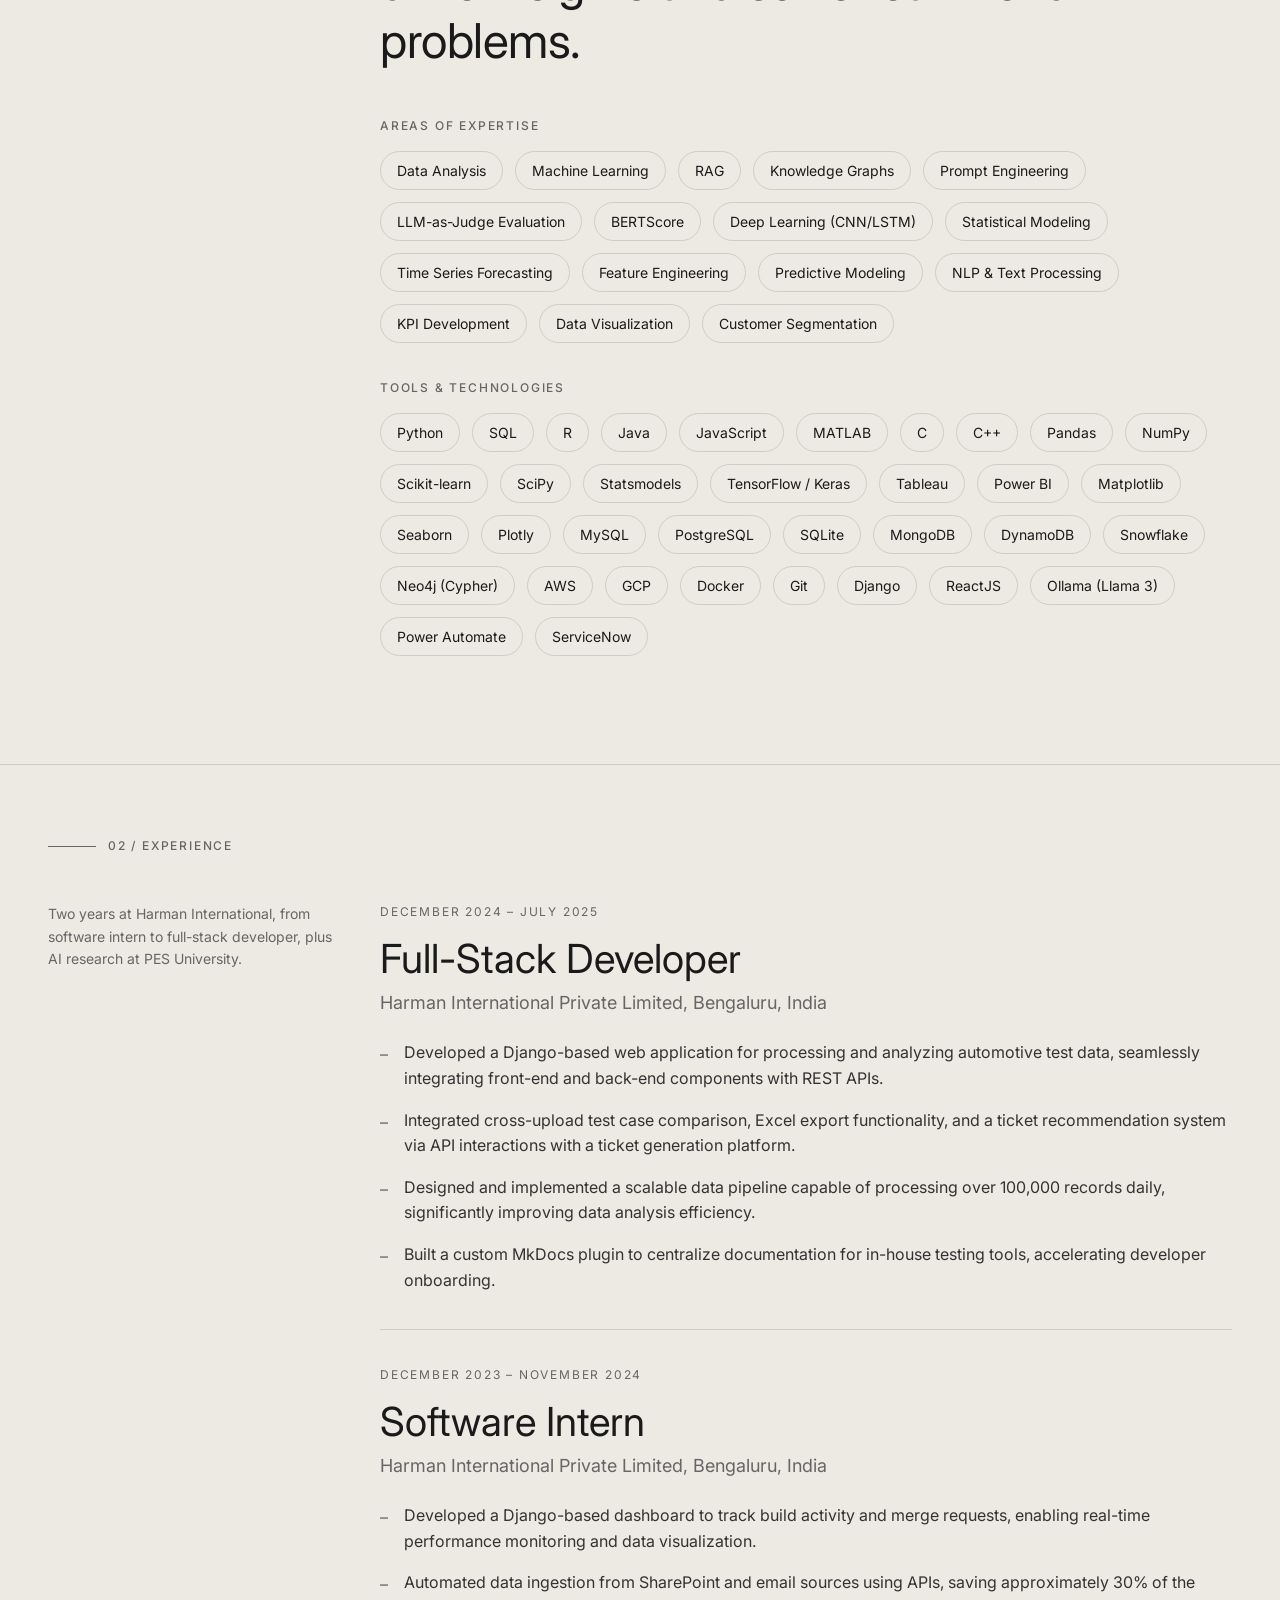
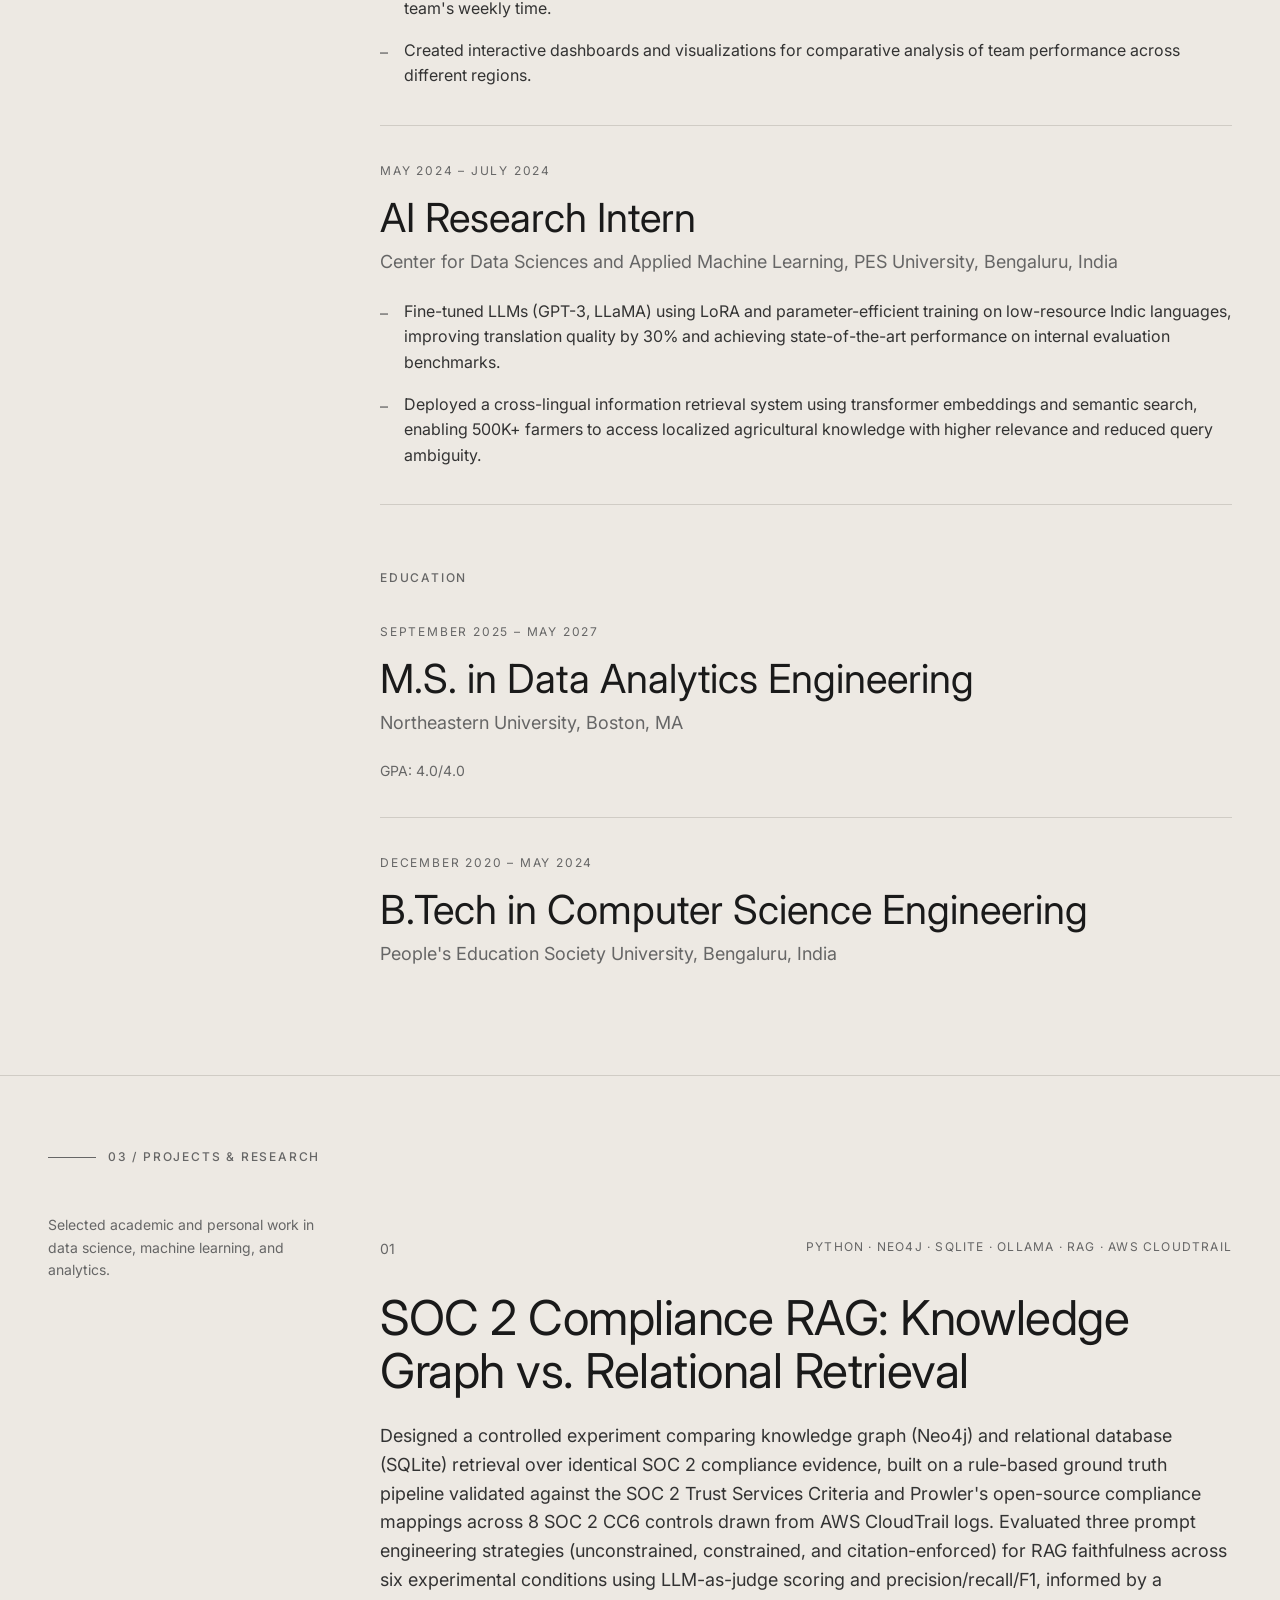
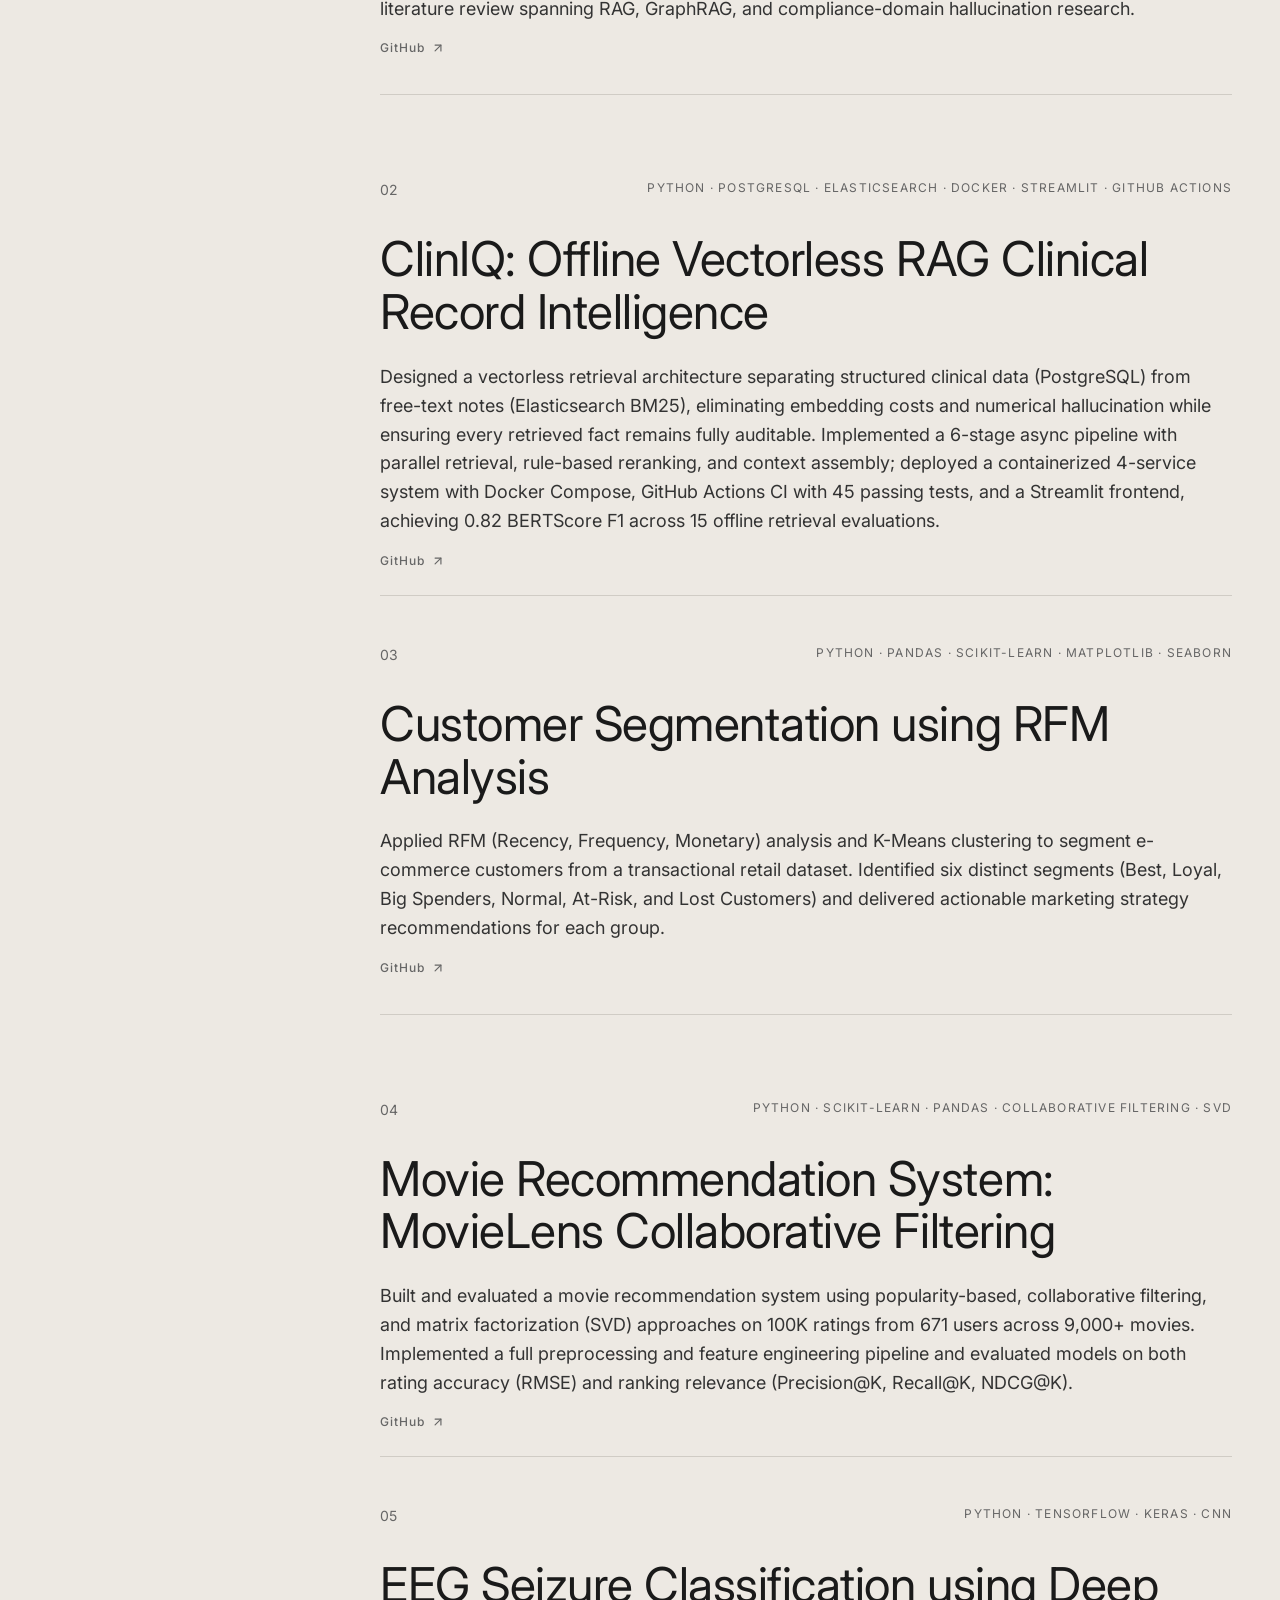
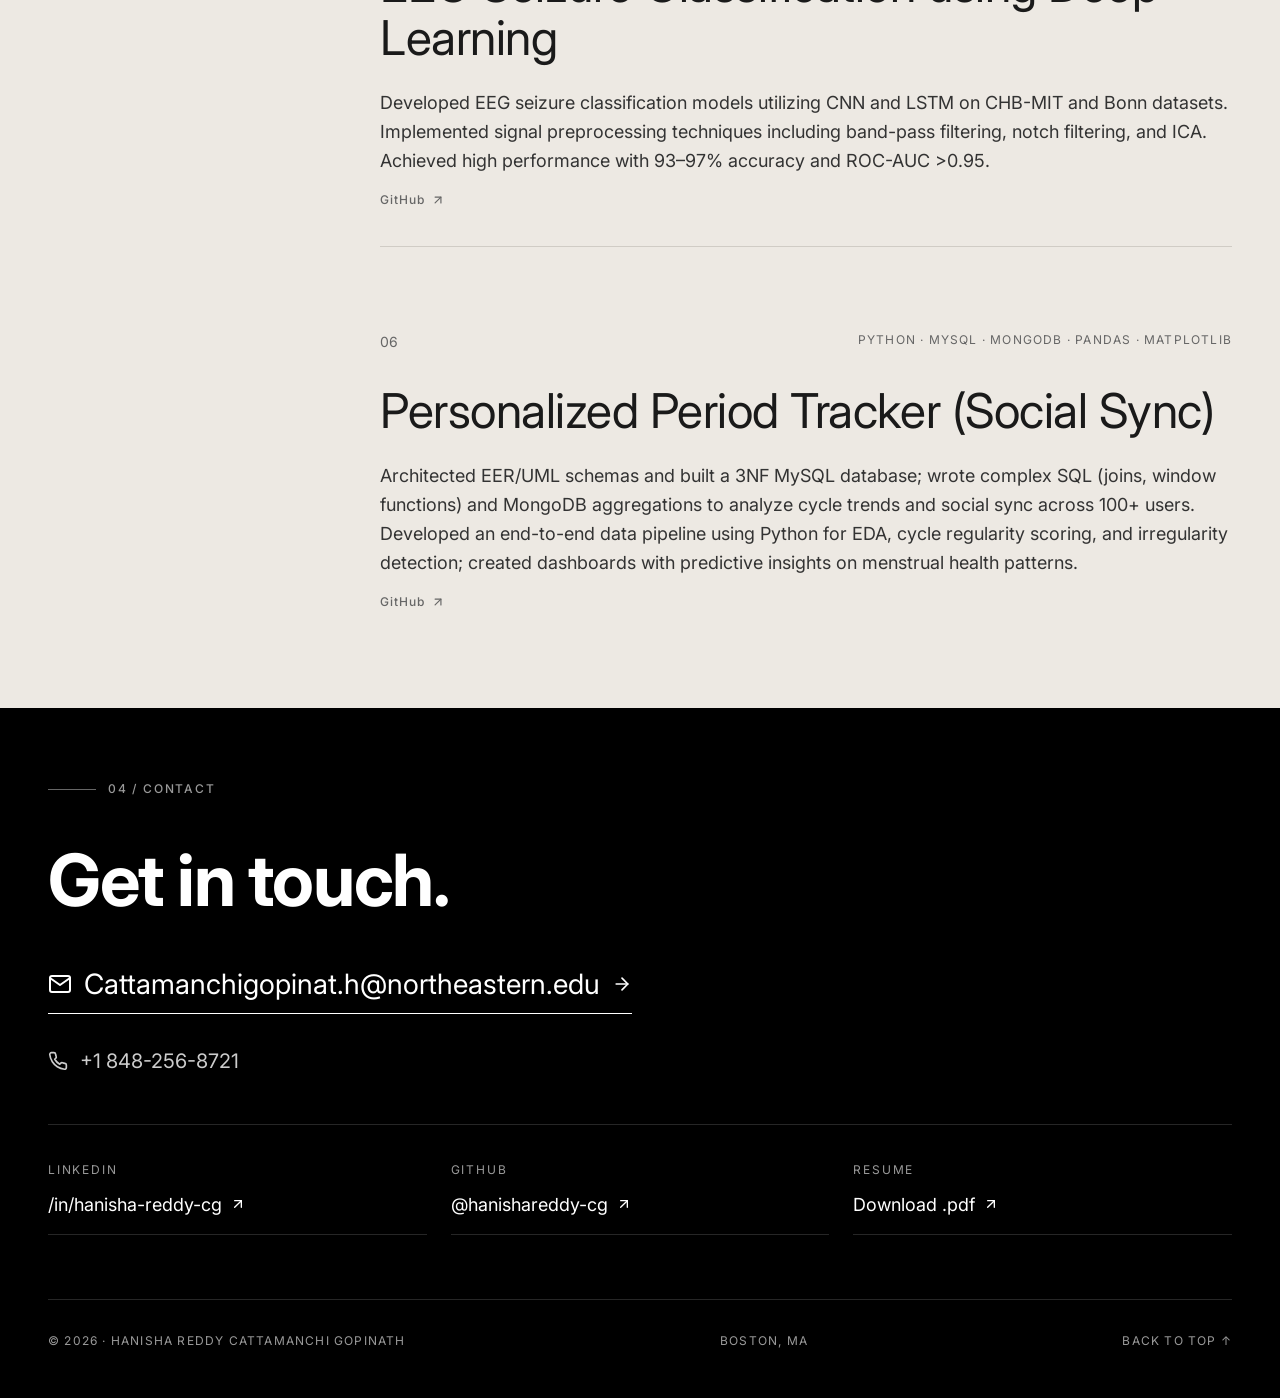
==== commit 947fd469: "Remove five older projects from portfolio Co-Authored-By: Claude Opus 5.5 <noreply@anthropic.com>" ====
--- a/portfolio-html/index.html
+++ b/portfolio-html/index.html
@@ -1258,46 +1258,6 @@
                         <div class="project-header">
                             <span class="project-num">06</span>
                             <div class="project-meta">
-                                <p class="project-tech">PYTHON · PANDAS · SCIKIT-LEARN</p>
-                            </div>
-                        </div>
-                        <h3 class="project-title">Chicago Traffic Crash Predictive Modeling</h3>
-                        <p class="project-desc">
-                            Engineered and preprocessed over 1 million crash records (2013–2025) to predict injury risk.
-                            Applied median/mode imputation, one-hot encoding, and feature engineering to create 48 features.
-                            Developed a logistic regression model achieving an ROC-AUC of 0.79.
-                        </p>
-                        <a href="https://github.com/hanishareddy-cg/Chicago-Traffic-Crash-Analysis-Injury-Risk-Modeling-EDA" target="_blank" class="project-link">
-                            GitHub
-                            <svg xmlns="http://www.w3.org/2000/svg" width="14" height="14" viewBox="0 0 24 24" fill="none" stroke="currentColor" stroke-width="2" stroke-linecap="round" stroke-linejoin="round"><line x1="7" y1="17" x2="17" y2="7"></line><polyline points="7 7 17 7 17 17"></polyline></svg>
-                        </a>
-                        <div class="divider"></div>
-                    </div>
-
-                    <div class="project-card project-dark">
-                        <div class="project-header">
-                            <span class="project-num">07</span>
-                            <div class="project-meta">
-                                <p class="project-tech">PYTHON · ARIMA · SARIMA · LSTM</p>
-                            </div>
-                        </div>
-                        <h3 class="project-title">Air Pollution Forecasting using Time Series Models</h3>
-                        <p class="project-desc">
-                            Built an end-to-end time series forecasting system for Delhi PM2.5 data (2015–2020).
-                            Engineered temporal, lag, and cyclical features with interpolation and outlier handling.
-                            LSTM model demonstrated superior performance with RMSE of 18.31.
-                        </p>
-                        <a href="https://github.com/hanishareddy-cg/Air-Pollution-Forecasting---Delhi-PM2.5-Time-Series-Analysis" target="_blank" class="project-link">
-                            GitHub
-                            <svg xmlns="http://www.w3.org/2000/svg" width="14" height="14" viewBox="0 0 24 24" fill="none" stroke="currentColor" stroke-width="2" stroke-linecap="round" stroke-linejoin="round"><line x1="7" y1="17" x2="17" y2="7"></line><polyline points="7 7 17 7 17 17"></polyline></svg>
-                        </a>
-                        <div class="divider"></div>
-                    </div>
-
-                    <div class="project-card project-light">
-                        <div class="project-header">
-                            <span class="project-num">08</span>
-                            <div class="project-meta">
                                 <p class="project-tech">PYTHON · MYSQL · MONGODB · PANDAS · MATPLOTLIB</p>
                             </div>
                         </div>
@@ -1309,68 +1269,6 @@
                             created dashboards with predictive insights on menstrual health patterns.
                         </p>
                         <a href="https://github.com/hanishareddy-cg" target="_blank" class="project-link">
-                            GitHub
-                            <svg xmlns="http://www.w3.org/2000/svg" width="14" height="14" viewBox="0 0 24 24" fill="none" stroke="currentColor" stroke-width="2" stroke-linecap="round" stroke-linejoin="round"><line x1="7" y1="17" x2="17" y2="7"></line><polyline points="7 7 17 7 17 17"></polyline></svg>
-                        </a>
-                        <div class="divider"></div>
-                    </div>
-
-                    <div class="project-card project-dark">
-                        <div class="project-header">
-                            <span class="project-num">09</span>
-                            <div class="project-meta">
-                                <p class="project-tech">PYTHON · PANDAS · MATPLOTLIB · SEABORN · PROPHET</p>
-                            </div>
-                        </div>
-                        <h3 class="project-title">Analyzing Crime Data (2020–Present)</h3>
-                        <p class="project-desc">
-                            Cleaned and explored crime records from 2020 to present to uncover trends, seasonal patterns, and regional differences.
-                            Conducted time-series analysis, regional comparisons, and correlation analysis with unemployment data.
-                            Key findings: crime peaked around 2022 then declined, with strong seasonal patterns and vehicle theft as the most common crime type.
-                        </p>
-                        <a href="https://github.com/hanishareddy-cg/Analyzing-Crime-Data-From-2020---Present" target="_blank" class="project-link">
-                            GitHub
-                            <svg xmlns="http://www.w3.org/2000/svg" width="14" height="14" viewBox="0 0 24 24" fill="none" stroke="currentColor" stroke-width="2" stroke-linecap="round" stroke-linejoin="round"><line x1="7" y1="17" x2="17" y2="7"></line><polyline points="7 7 17 7 17 17"></polyline></svg>
-                        </a>
-                        <div class="divider"></div>
-                    </div>
-
-                    <div class="project-card project-light">
-                        <div class="project-header">
-                            <span class="project-num">10</span>
-                            <div class="project-meta">
-                                <p class="project-tech">PYTHON · PANDAS · MATPLOTLIB · SEABORN</p>
-                            </div>
-                        </div>
-                        <h3 class="project-title">NYC Motor Vehicle Collision Analysis</h3>
-                        <p class="project-desc">
-                            Exploratory data analysis of New York City motor vehicle crash records, uncovering temporal, geographic,
-                            and severity-based patterns through data preprocessing, feature engineering, and multi-dimensional visualization.
-                            Applied data mining techniques to identify when, where, and under what conditions crashes are most frequent
-                            and most severe, providing insights for city planners and public safety officials.
-                        </p>
-                        <a href="https://github.com/hanishareddy-cg/NYC-Motor-Vehicle-Collision-Analysis-EDA-Crash-Severity-Visualization" target="_blank" class="project-link">
-                            GitHub
-                            <svg xmlns="http://www.w3.org/2000/svg" width="14" height="14" viewBox="0 0 24 24" fill="none" stroke="currentColor" stroke-width="2" stroke-linecap="round" stroke-linejoin="round"><line x1="7" y1="17" x2="17" y2="7"></line><polyline points="7 7 17 7 17 17"></polyline></svg>
-                        </a>
-                        <div class="divider"></div>
-                    </div>
-
-                    <div class="project-card project-dark">
-                        <div class="project-header">
-                            <span class="project-num">11</span>
-                            <div class="project-meta">
-                                <p class="project-tech">PYTHON · GEOPANDAS · FOLIUM · SCIKIT-LEARN</p>
-                            </div>
-                        </div>
-                        <h3 class="project-title">U.S. Public School Geospatial Analysis</h3>
-                        <p class="project-desc">
-                            Comprehensive geospatial analysis of 102,130 U.S. public school locations (2021–22), combining interactive mapping,
-                            spatial clustering, proximity analysis, and outlier detection to reveal patterns in educational infrastructure
-                            distribution and accessibility across all 50 states and territories. Applied Python-based geospatial techniques
-                            to quantify the urban-rural divide, identify metropolitan hotspots, and measure accessibility gaps.
-                        </p>
-                        <a href="https://github.com/hanishareddy-cg/U.S.-Public-School-Geospatial-Analysis-Distribution-Clustering-Accessibility" target="_blank" class="project-link">
                             GitHub
                             <svg xmlns="http://www.w3.org/2000/svg" width="14" height="14" viewBox="0 0 24 24" fill="none" stroke="currentColor" stroke-width="2" stroke-linecap="round" stroke-linejoin="round"><line x1="7" y1="17" x2="17" y2="7"></line><polyline points="7 7 17 7 17 17"></polyline></svg>
                         </a>
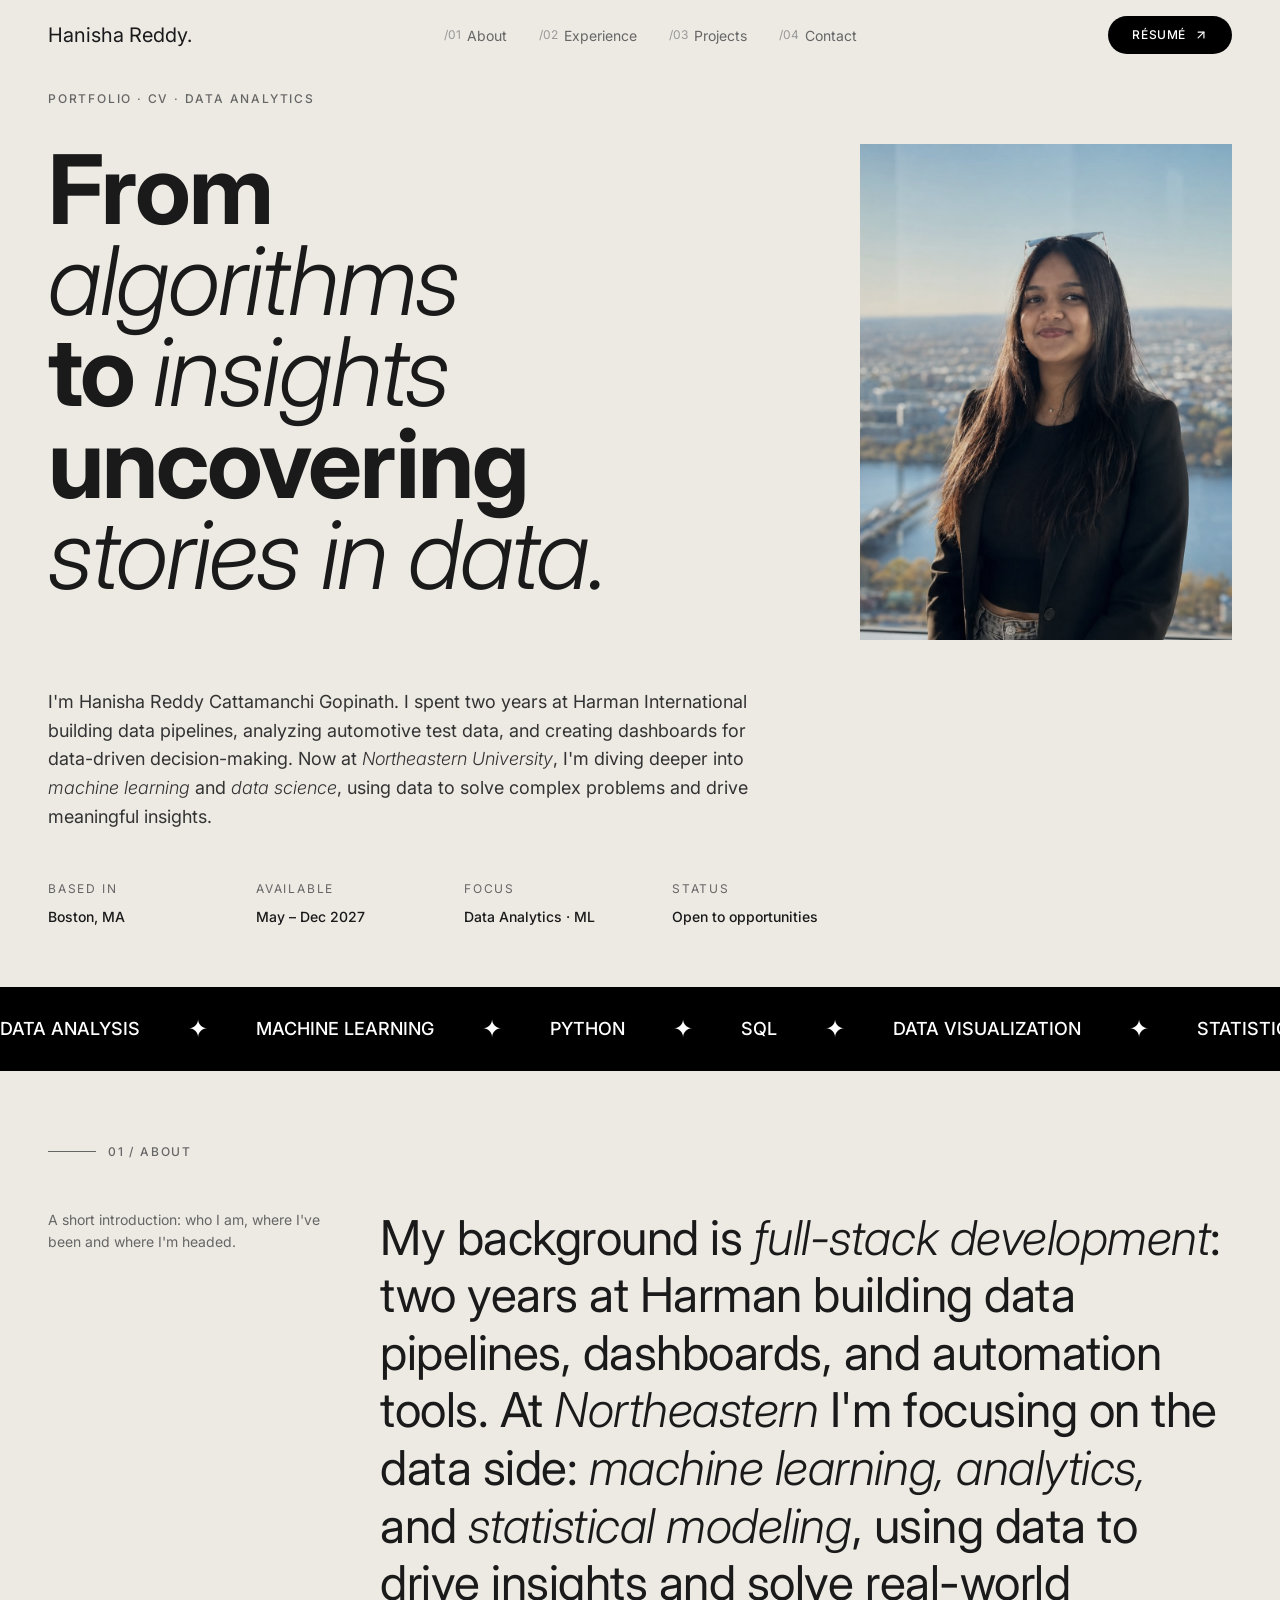
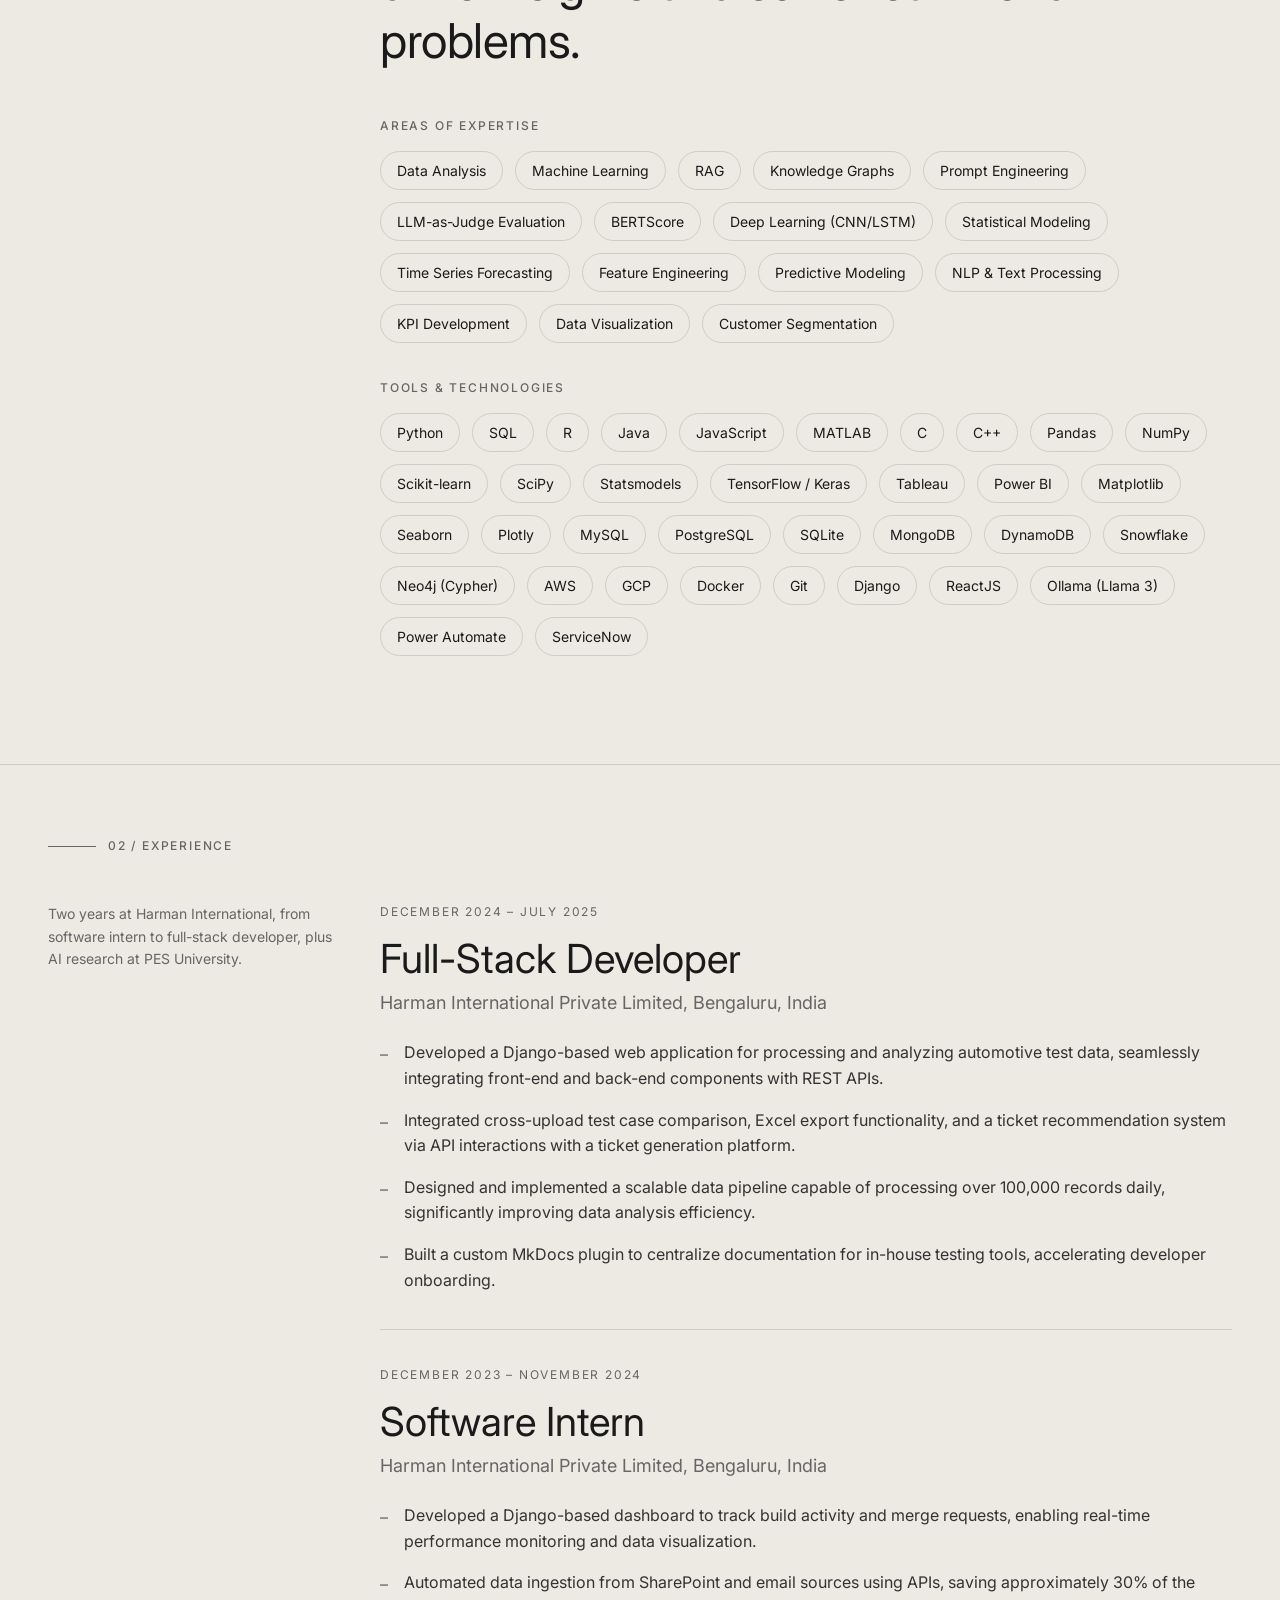
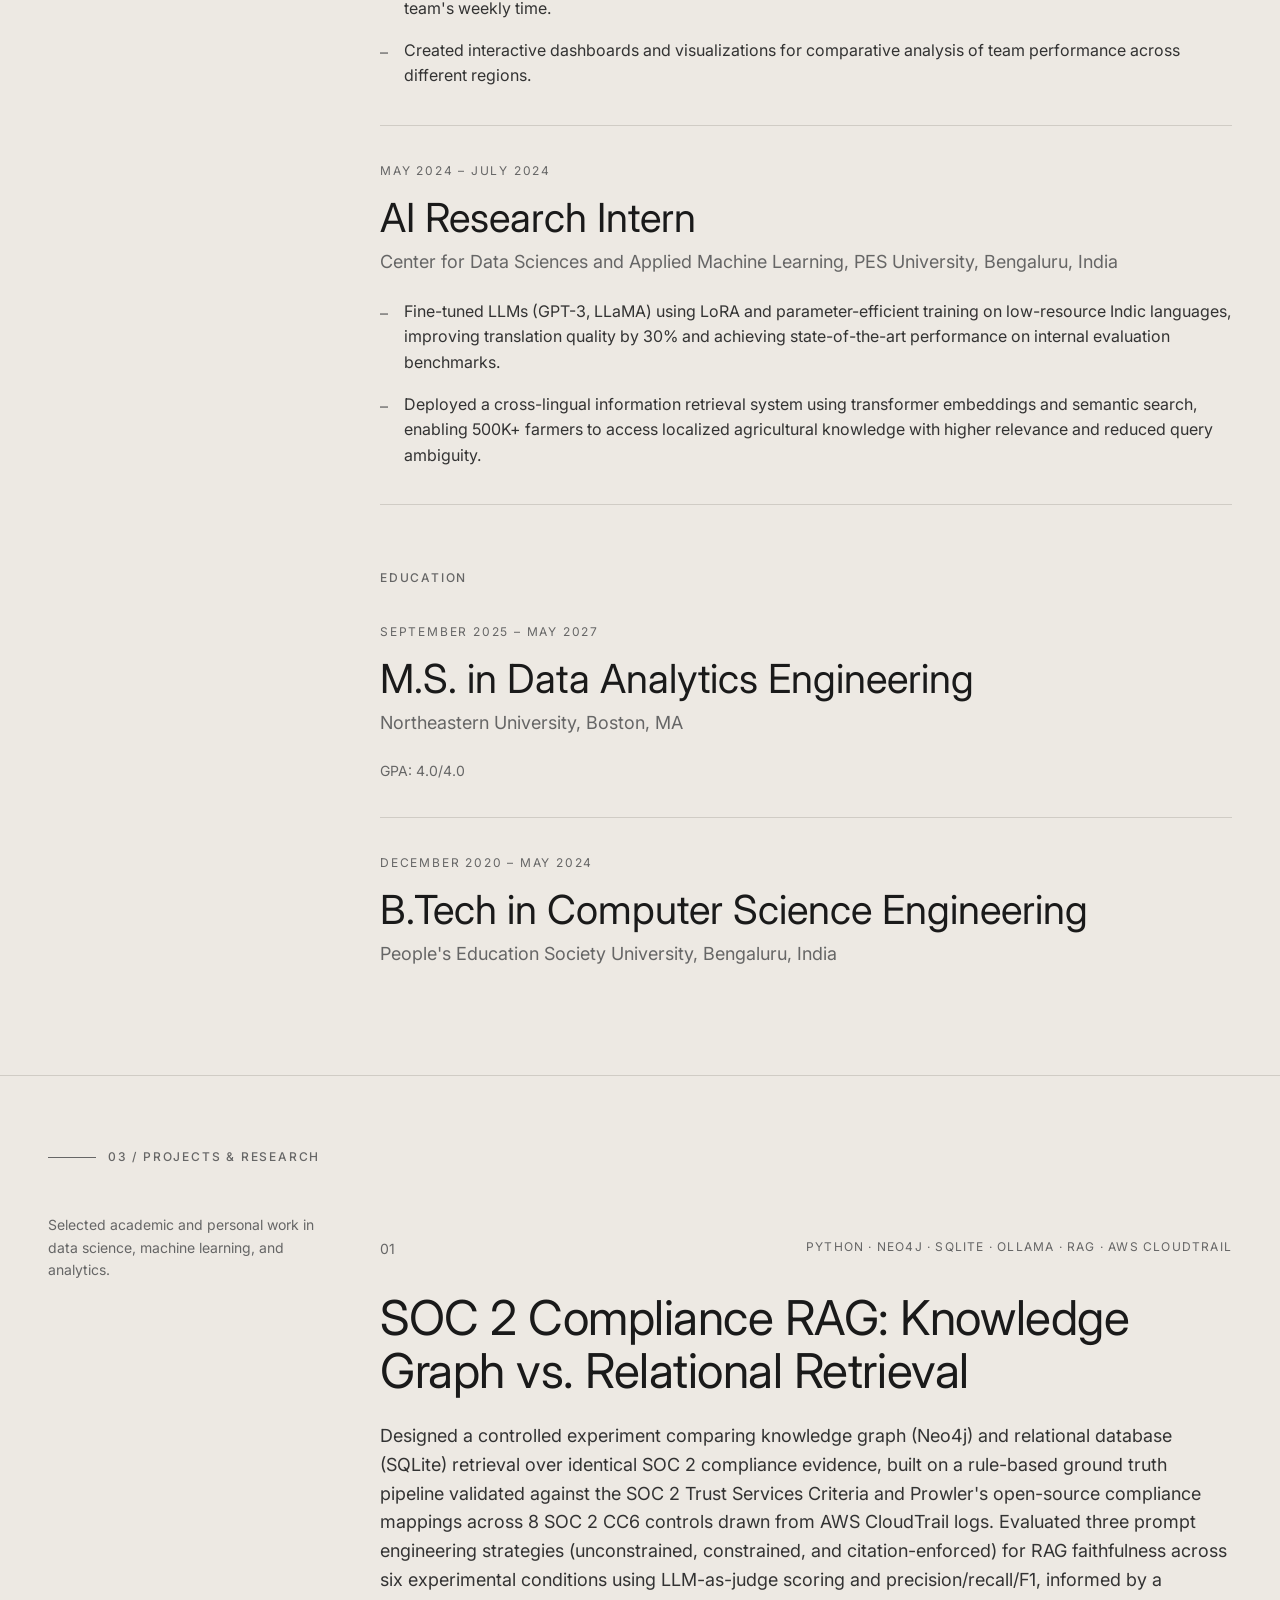
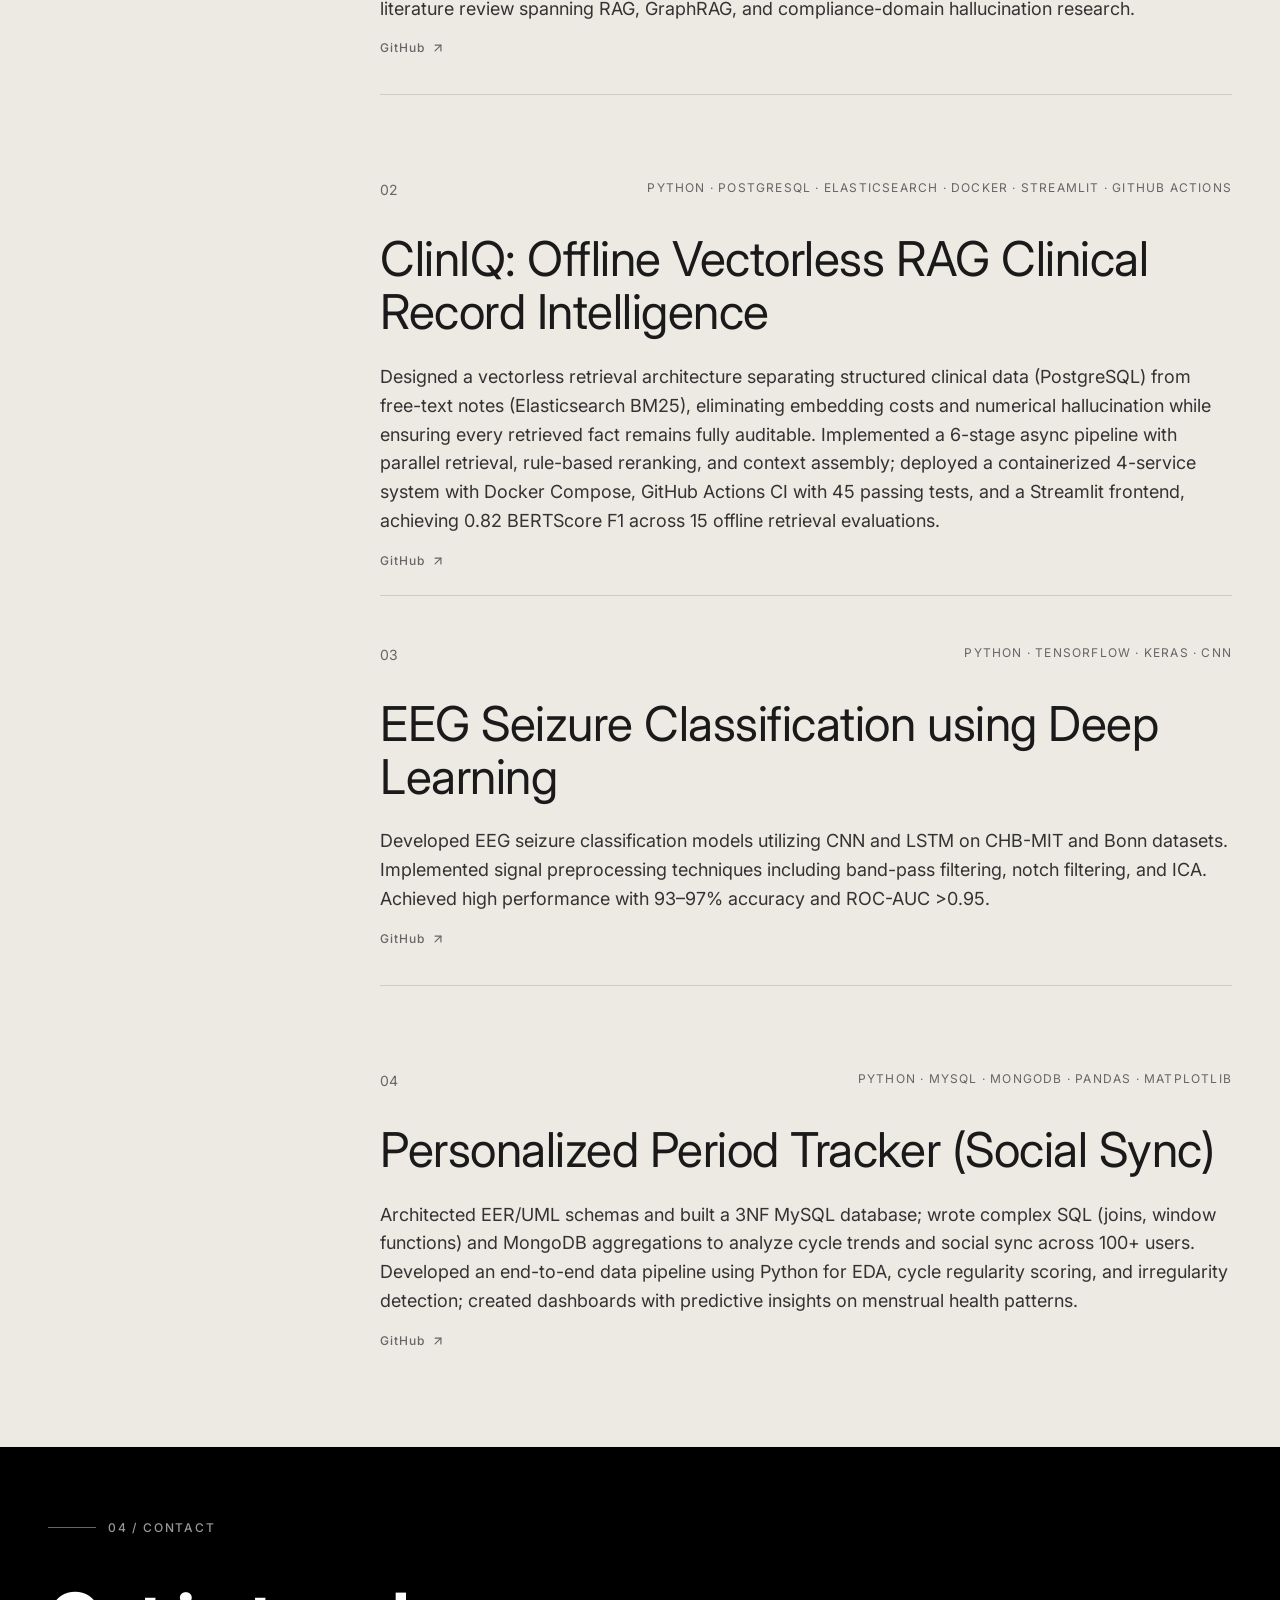
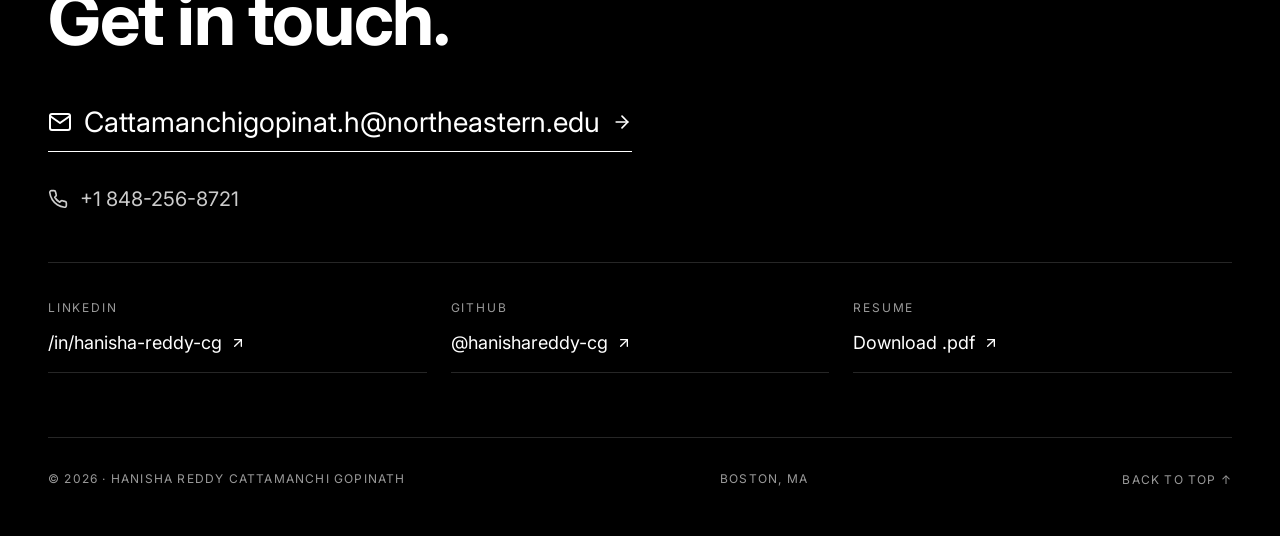
==== commit 94b07934: "Remove RFM segmentation and movie recommendation projects Co-Authored-By: Claude Opus 5.5 <noreply@a" ====
--- a/portfolio-html/index.html
+++ b/portfolio-html/index.html
@@ -1197,47 +1197,6 @@
                         <div class="project-header">
                             <span class="project-num">03</span>
                             <div class="project-meta">
-                                <p class="project-tech">PYTHON · PANDAS · SCIKIT-LEARN · MATPLOTLIB · SEABORN</p>
-                            </div>
-                        </div>
-                        <h3 class="project-title">Customer Segmentation using RFM Analysis</h3>
-                        <p class="project-desc">
-                            Applied RFM (Recency, Frequency, Monetary) analysis and K-Means clustering to segment e-commerce customers
-                            from a transactional retail dataset. Identified six distinct segments (Best, Loyal, Big Spenders, Normal,
-                            At-Risk, and Lost Customers) and delivered actionable marketing strategy recommendations for each group.
-                        </p>
-                        <a href="https://github.com/hanishareddy-cg/Customer-Segmentation-using-RFM-Analysis" target="_blank" class="project-link">
-                            GitHub
-                            <svg xmlns="http://www.w3.org/2000/svg" width="14" height="14" viewBox="0 0 24 24" fill="none" stroke="currentColor" stroke-width="2" stroke-linecap="round" stroke-linejoin="round"><line x1="7" y1="17" x2="17" y2="7"></line><polyline points="7 7 17 7 17 17"></polyline></svg>
-                        </a>
-                        <div class="divider"></div>
-                    </div>
-
-                    <div class="project-card project-light">
-                        <div class="project-header">
-                            <span class="project-num">04</span>
-                            <div class="project-meta">
-                                <p class="project-tech">PYTHON · SCIKIT-LEARN · PANDAS · COLLABORATIVE FILTERING · SVD</p>
-                            </div>
-                        </div>
-                        <h3 class="project-title">Movie Recommendation System: MovieLens Collaborative Filtering</h3>
-                        <p class="project-desc">
-                            Built and evaluated a movie recommendation system using popularity-based, collaborative filtering, and matrix
-                            factorization (SVD) approaches on 100K ratings from 671 users across 9,000+ movies. Implemented a full
-                            preprocessing and feature engineering pipeline and evaluated models on both rating accuracy (RMSE) and
-                            ranking relevance (Precision@K, Recall@K, NDCG@K).
-                        </p>
-                        <a href="https://github.com/hanishareddy-cg/Movie-Recommendation-System---MovieLens-Collaborative-Filtering" target="_blank" class="project-link">
-                            GitHub
-                            <svg xmlns="http://www.w3.org/2000/svg" width="14" height="14" viewBox="0 0 24 24" fill="none" stroke="currentColor" stroke-width="2" stroke-linecap="round" stroke-linejoin="round"><line x1="7" y1="17" x2="17" y2="7"></line><polyline points="7 7 17 7 17 17"></polyline></svg>
-                        </a>
-                        <div class="divider"></div>
-                    </div>
-
-                    <div class="project-card project-dark">
-                        <div class="project-header">
-                            <span class="project-num">05</span>
-                            <div class="project-meta">
                                 <p class="project-tech">PYTHON · TENSORFLOW · KERAS · CNN</p>
                             </div>
                         </div>
@@ -1256,7 +1215,7 @@
 
                     <div class="project-card project-light">
                         <div class="project-header">
-                            <span class="project-num">06</span>
+                            <span class="project-num">04</span>
                             <div class="project-meta">
                                 <p class="project-tech">PYTHON · MYSQL · MONGODB · PANDAS · MATPLOTLIB</p>
                             </div>
